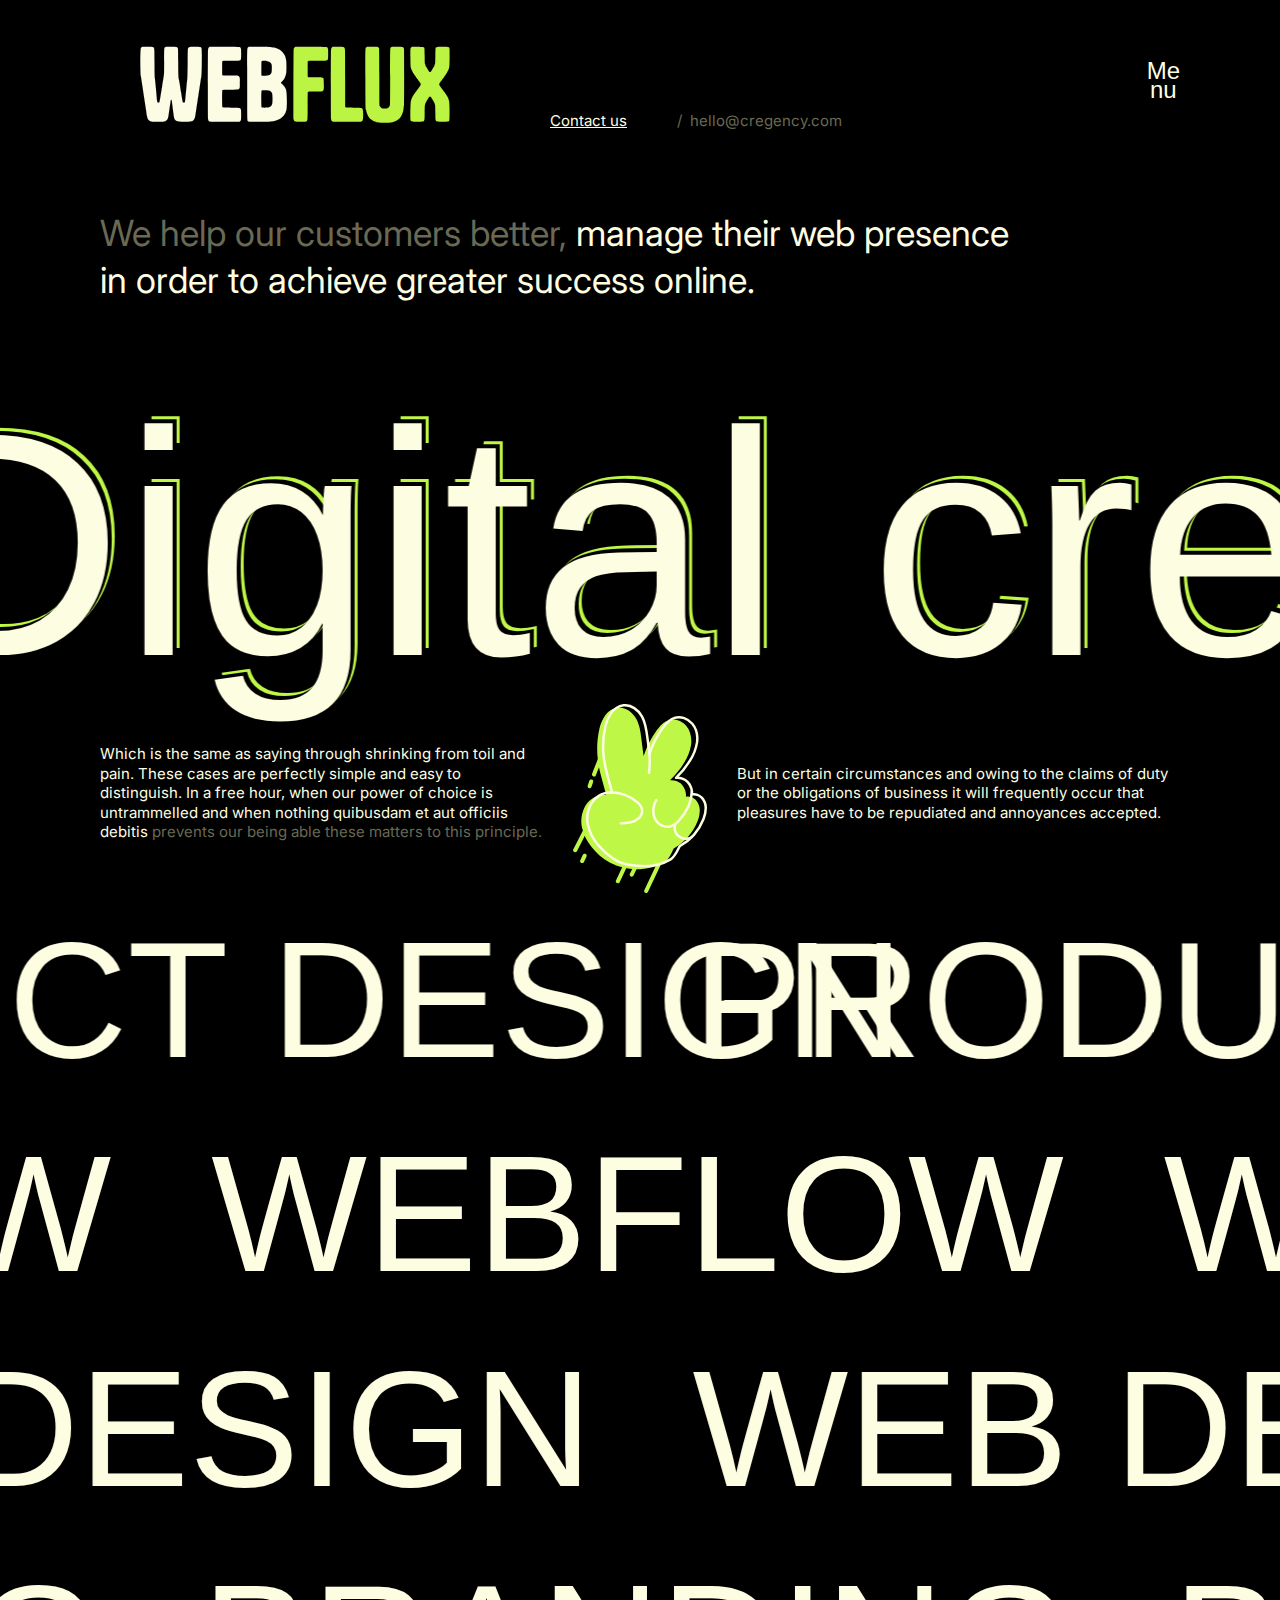
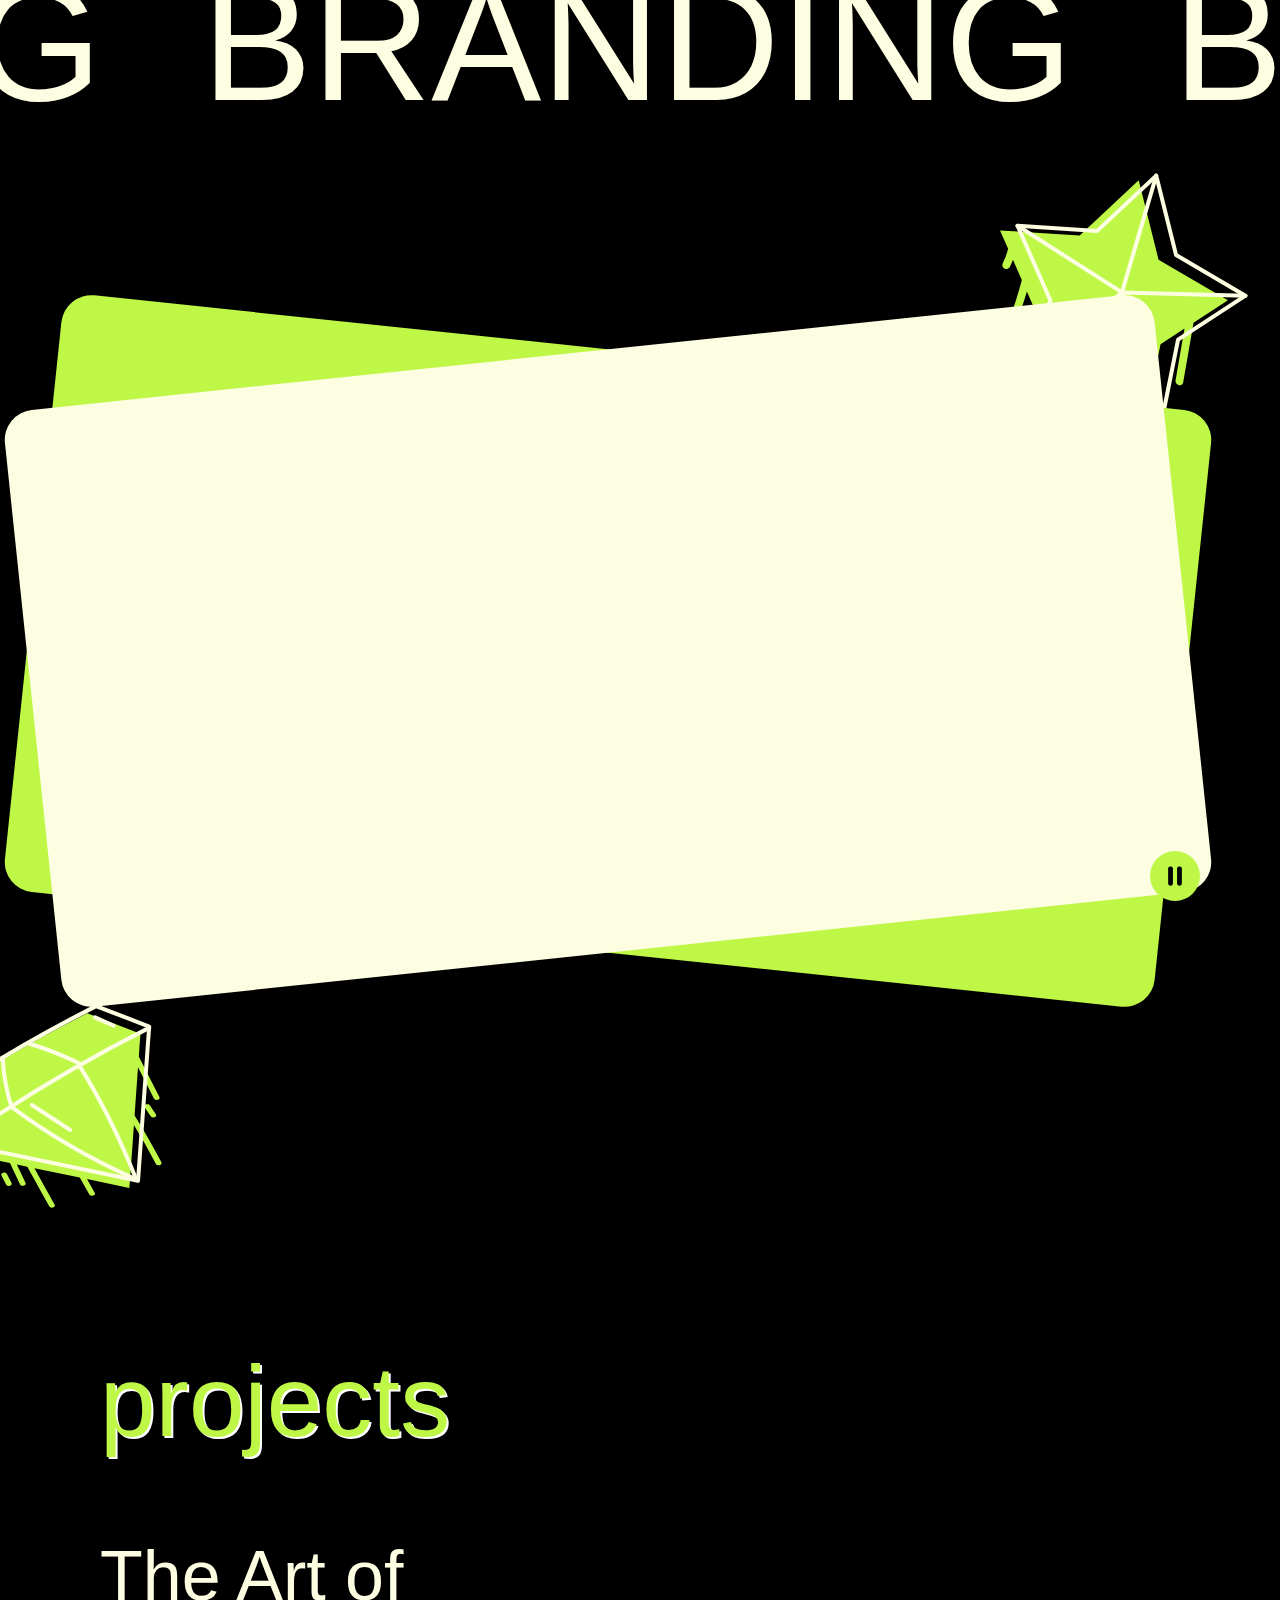
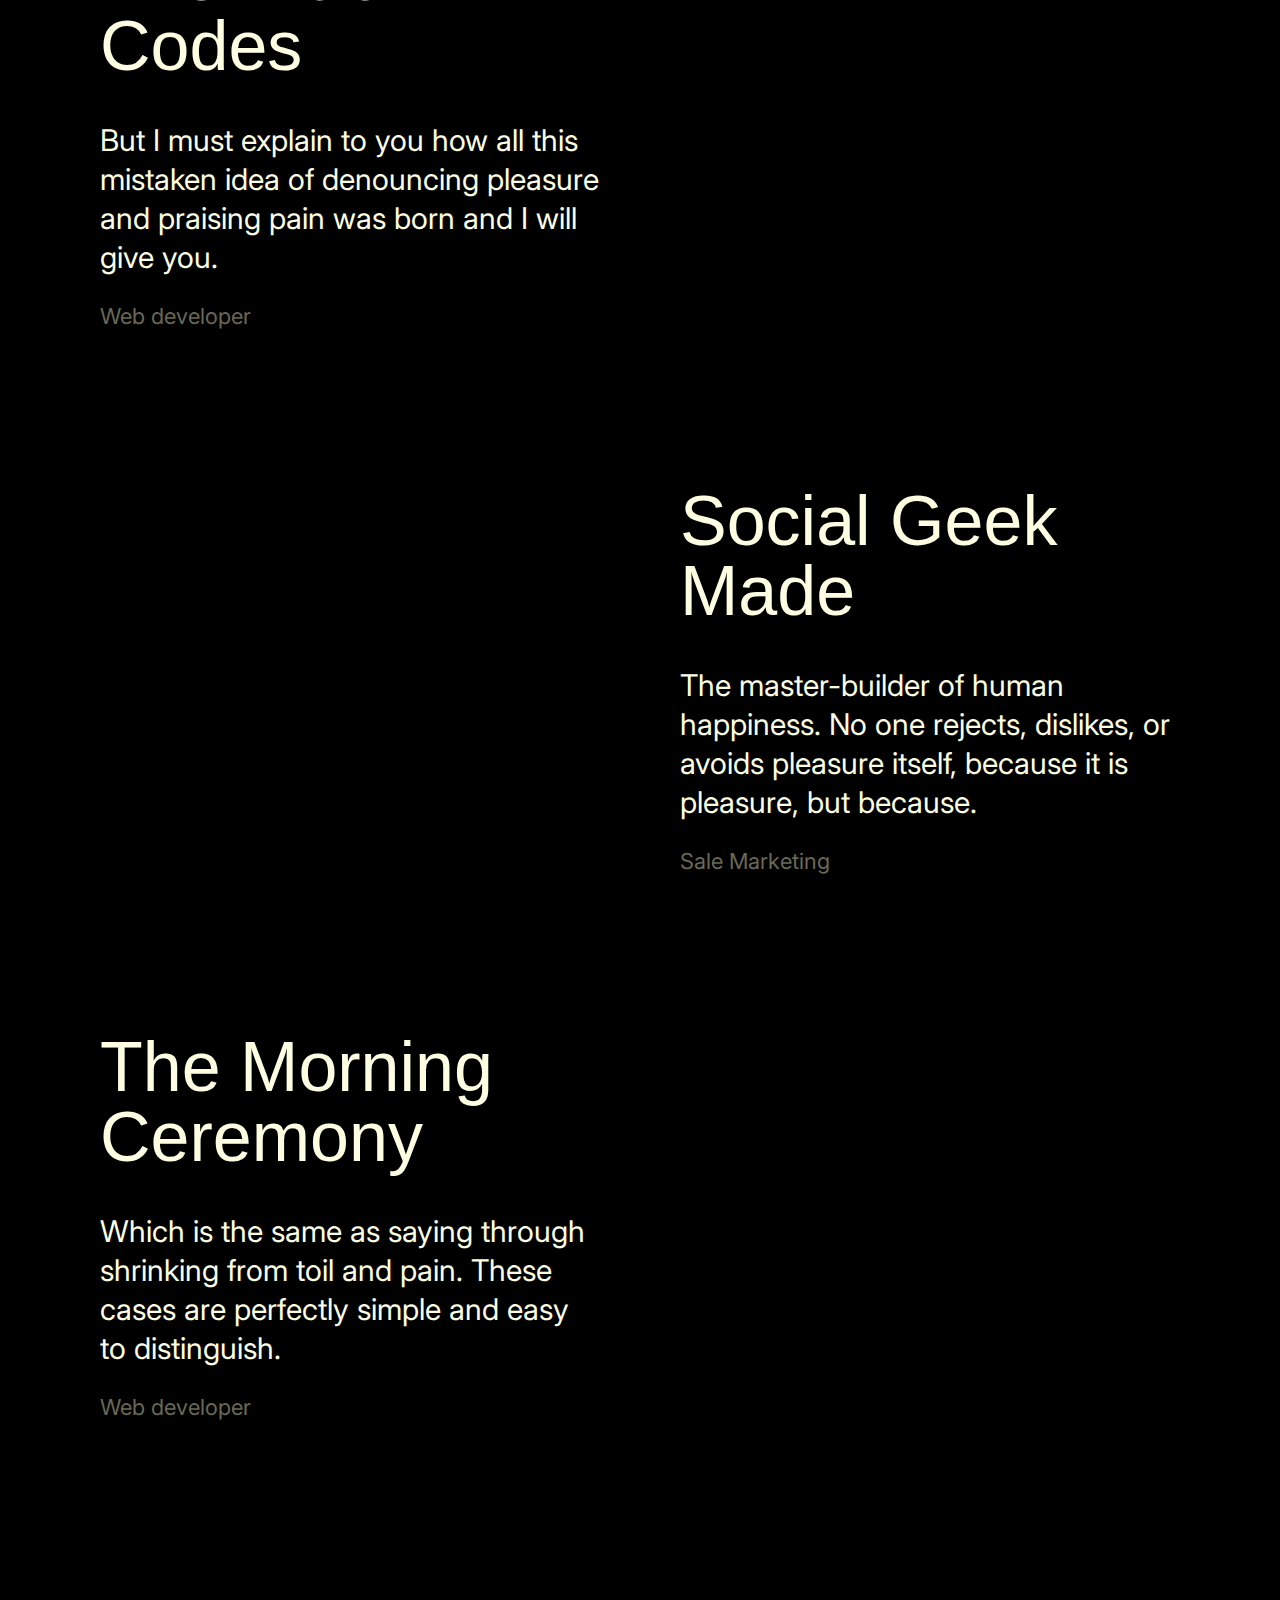
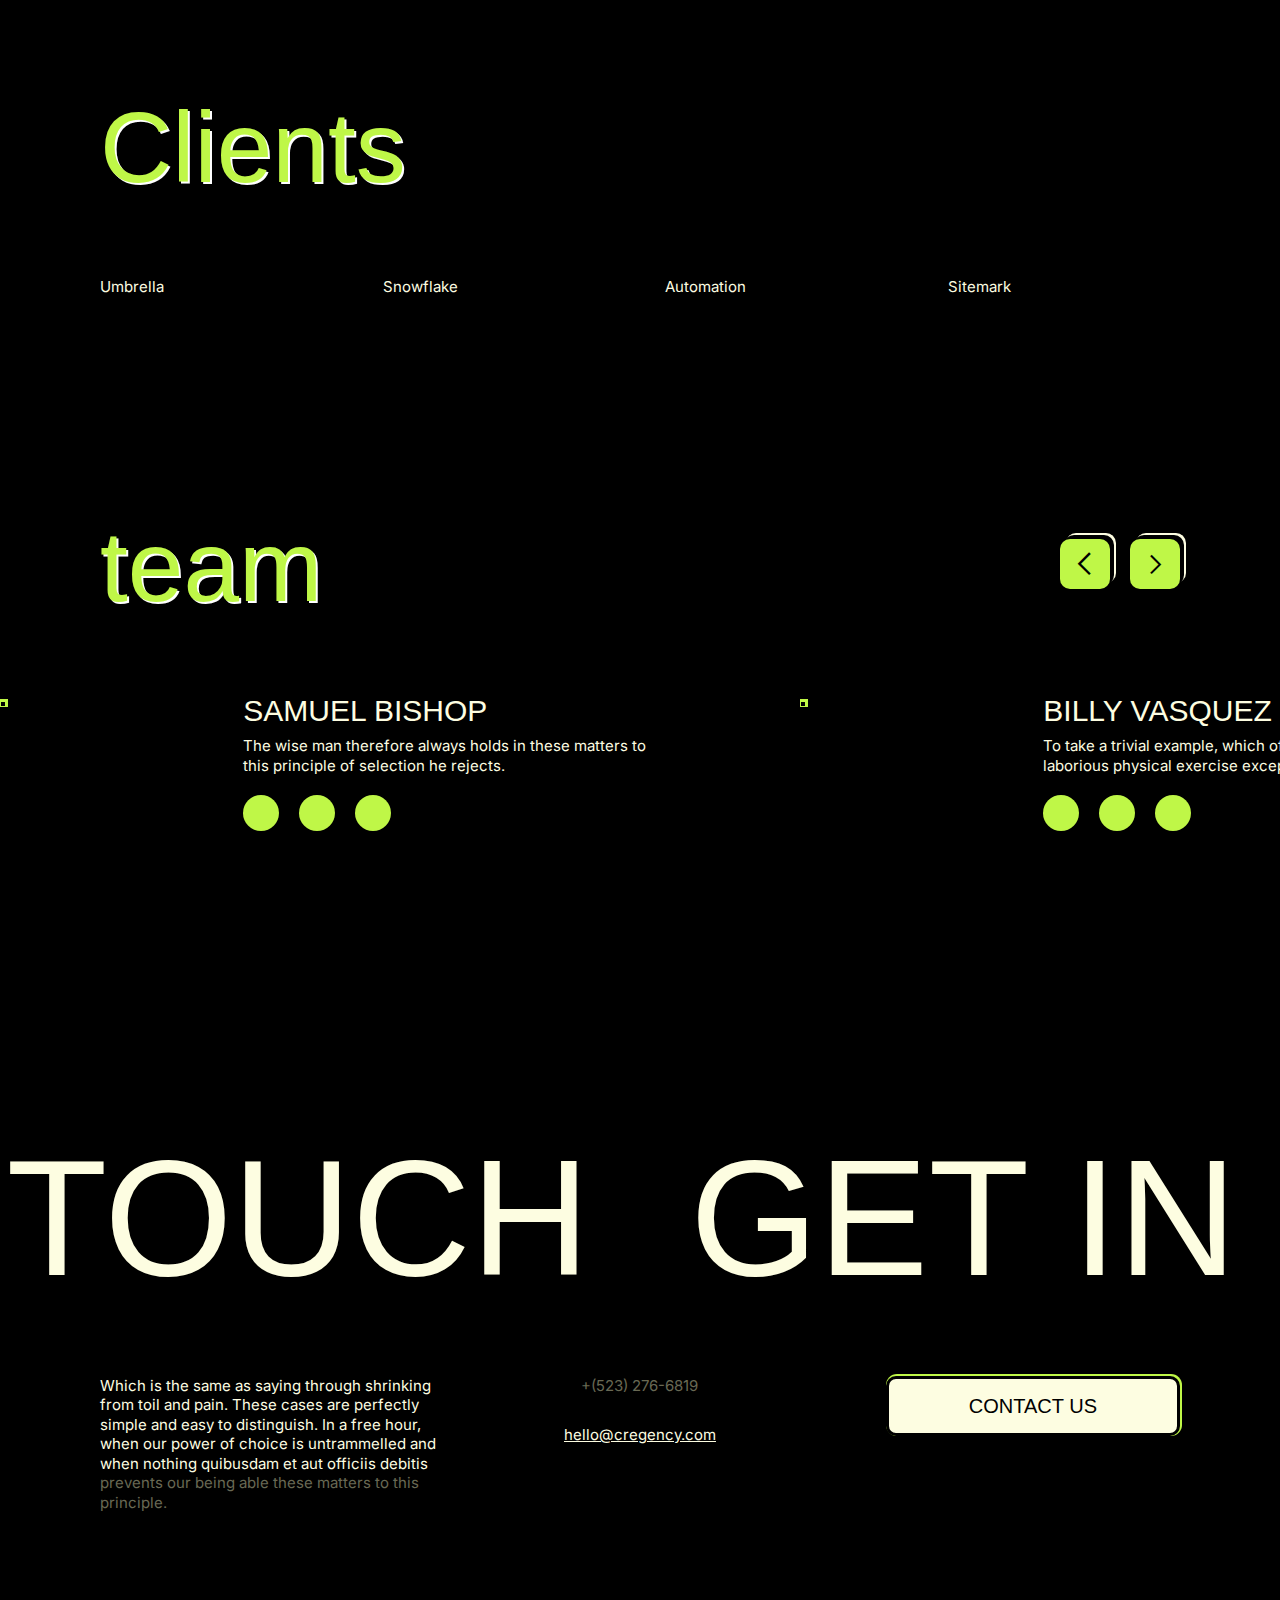
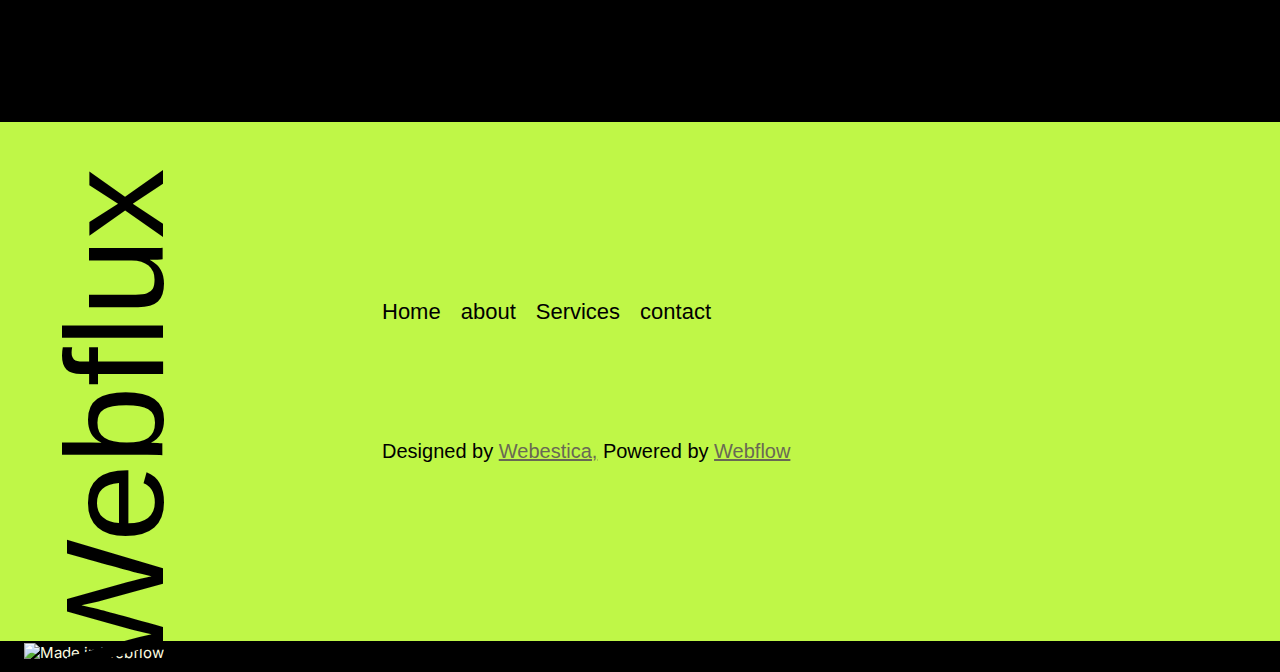
==== index.html @ 21b49661 "Rename index11.html to index.html" ====
<!DOCTYPE html><!-- This site was created in Webflow. https://www.webflow.com --><!-- Last Published: Thu Oct 20 2022 04:28:24 GMT+0000 (Coordinated Universal Time) --><html data-wf-domain="cregency-wbs.webflow.io" data-wf-page="63353991f6bc3814c5c3ccd2" data-wf-site="63353991f6bc38d2dfc3ccd1"><head><meta charset="utf-8"/><title>Webflux - Webflow HTML website template</title><meta content="Express your passion for creativity with Cregency, an elegant modern Webflow template designed for creative agencies and portfolio websites." name="description"/><meta content="Cregency - Webflow HTML website template" property="og:title"/><meta content="Express your passion for creativity with Cregency, an elegant modern Webflow template designed for creative agencies and portfolio websites." property="og:description"/><meta content="https://assets.website-files.com/63353991f6bc38d2dfc3ccd1/63465f78f0cc1d0372043641_open-graph.jpg" property="og:image"/><meta content="Cregency - Webflow HTML website template" property="twitter:title"/><meta content="Express your passion for creativity with Cregency, an elegant modern Webflow template designed for creative agencies and portfolio websites." property="twitter:description"/><meta content="https://assets.website-files.com/63353991f6bc38d2dfc3ccd1/63465f78f0cc1d0372043641_open-graph.jpg" property="twitter:image"/><meta property="og:type" content="website"/><meta content="summary_large_image" name="twitter:card"/><meta content="width=device-width, initial-scale=1" name="viewport"/><meta content="Webflow" name="generator"/><link href="/file63353991f6bc38d2dfc3ccd1/css/cregency-wbs.webflow.dc961bfd4.css" rel="stylesheet" type="text/css"/><script src="/fileajaxlibswebfont1.6.26/webfont.js" type="text/javascript"></script><script type="text/javascript">WebFont.load({  google: {    families: ["Inter:regular,500"]  }});</script><script type="text/javascript">!function(o,c){var n=c.documentElement,t=" w-mod-";n.className+=t+"js",("ontouchstart"in o||o.DocumentTouch&&c instanceof DocumentTouch)&&(n.className+=t+"touch")}(window,document);</script><link href="https://assets.website-files.com/63353991f6bc38d2dfc3ccd1/63412cb16a18b6ef49b68f54_favicon.png" rel="shortcut icon" type="image/x-icon"/><link href="https://assets.website-files.com/63353991f6bc38d2dfc3ccd1/63412cb26a3b91d88a621e3d_webclip.png" rel="apple-touch-icon"/></head><body><div data-animation="default" data-collapse="all" data-duration="400" data-easing="ease" data-easing2="ease" role="banner" class="navbar w-nav"><div class="container-full w-container"><div class="navbar-wrap"><div class="navbar-left"><a href="/" aria-current="page" class="w-nav-brand w--current"><img src="/file63353991f6bc38d2dfc3ccd1/webfluxlogo.svg" loading="lazy" alt="" class="logo"/></a><a href="contact.html" class="navbar-left-link">Contact us</a><a href="mailto:hello@cregency.com" class="navbar-left-email">/  hello@cregency.com</a></div><div class="menu-button w-nav-button"><a data-w-id="ddf18134-6cb3-7bdc-1b8f-92cf3c1acb43" href="#" class="nav-button-link w-inline-block"><div class="nav-button-text">Me<br/>nu</div><div class="nav-button-text-close">Clo<br/>se</div></a></div></div><nav role="navigation" class="nav-menu w-nav-menu"><div class="nav-content"><h2 class="nav-menu-title">Menu</h2><div class="w-layout-grid grid-navbar-content"><div id="w-node-_98875a0f-7443-a32a-27da-ef5bdfa565e7-ab1ef2f4" class="nav-info"><div id="w-node-_595e1299-d201-4b01-9a13-30bda09496bb-ab1ef2f4" class="nav-info-item"><div>Want to start a project with us?</div><a href="mailto:alexmxtorn@gmail.com" class="nav-email w-inline-block"><h6>alexmxtorn@gmail.com</h6></a><a href="mailto:alexmxtorn@gmail.com" class="nav-email w-inline-block"></a></div><div class="nav-social"><div class="nav-social-links"></div></div></div><div><a href="index11.html" aria-current="page" class="nav-link w-nav-link w--current">Home</a><a href="about.html" class="nav-link w-nav-link">About</a><a href="service.html" class="nav-link w-nav-link">Services</a><a href="contact.html" class="nav-link w-nav-link">Contact</a></div></div></div></nav></div></div><div class="hero-section wf-section"><div class="container-full w-container"><div class="hero-description"><span class="text-dim-gray">We help our customers better,</span> manage their web presence<br/>in order to achieve greater success online.<br/></div></div><div class="marquee-wrapper"><div class="marquee-text"><div class="marquee-item"><h1 class="marquee-title">Digital creative agency</h1></div><div class="marquee-item"><h1 class="marquee-title">Digital creative agency</h1></div></div><div class="marquee-text"><div class="marquee-item"><h1 class="marquee-title">Digital creative agency</h1></div><div class="marquee-item"><h1 class="marquee-title">Digital creative agency</h1></div></div></div><div class="container-full w-container"><div class="w-layout-grid grid-hero"><p id="w-node-c94fd947-8137-dd80-1487-719b0915a521-c5c3ccd2">Which is the same as saying through shrinking from toil and pain. These cases are perfectly simple and easy to distinguish. In a free hour, when our power of choice is untrammelled and when nothing quibusdam et aut officiis debitis <span class="text-dim-gray">prevents our being able these matters to this principle.</span></p><div id="w-node-_52b886a8-a2f8-5f3f-3528-b202bdf224e5-c5c3ccd2"><img src="/file63353991f6bc38d2dfc3ccd1/63354f3e4ee100b404a91349_shape-1.svg" loading="lazy" alt=""/></div><p id="w-node-_06bc2396-1cb1-9a30-8a6c-aefbda92f125-c5c3ccd2">But in certain circumstances and owing to the claims of duty or the obligations of business it will frequently occur that pleasures have to be repudiated and annoyances accepted.</p></div></div></div><div data-w-id="cf33d73e-4ea3-56b8-e557-7317f2dd04b2" class="service-scroll-section section-spacing-bottom wf-section"><div class="service-list one"><a href="/service-detail" class="service-item w-inline-block"><div class="service-title">Product Design</div></a><a href="/service-detail" class="service-item w-inline-block"><div class="service-title">Product Design</div></a><a href="/service-detail" class="service-item w-inline-block"><div class="service-title">Product Design</div></a><a href="/service-detail" class="service-item w-inline-block"><div class="service-title">Product Design</div></a></div><div class="service-list two"><a href="/service-detail" class="service-item w-inline-block"><div class="service-title">Webflow</div></a><a href="/service-detail" class="service-item w-inline-block"><div class="service-title">Webflow</div></a><a href="/service-detail" class="service-item w-inline-block"><div class="service-title">Webflow</div></a><a href="/service-detail" class="service-item w-inline-block"><div class="service-title">Webflow</div></a><a href="/service-detail" class="service-item w-inline-block"><div class="service-title">Webflow</div></a></div><div class="service-list one"><a href="/service-detail" class="service-item w-inline-block"><div class="service-title">Web design</div></a><a href="/service-detail" class="service-item w-inline-block"><div class="service-title">Web design</div></a><a href="/service-detail" class="service-item w-inline-block"><div class="service-title">Web design</div></a><a href="/service-detail" class="service-item w-inline-block"><div class="service-title">Web design</div></a></div><div class="service-list two"><a href="/service-detail" class="service-item w-inline-block"><div class="service-title">Branding</div></a><a href="/service-detail" class="service-item w-inline-block"><div class="service-title">Branding</div></a><a href="/service-detail" class="service-item w-inline-block"><div class="service-title">Branding</div></a><a href="/service-detail" class="service-item w-inline-block"><div class="service-title">Branding</div></a><a href="/service-detail" class="service-item w-inline-block"><div class="service-title">Branding</div></a></div></div>
<div class="video-section section-spacing-bottom wf-section"><div class="container w-container"><div class="bg-video"><div data-poster-url="https://assets.website-files.com/63353991f6bc38d2dfc3ccd1/63356744330b440f3b84df58_video-poster-00001.jpg" data-video-urls="https://assets.website-files.com/63353991f6bc38d2dfc3ccd1/63356744330b440f3b84df58_video-transcode.mp4,https://assets.website-files.com/63353991f6bc38d2dfc3ccd1/63356744330b440f3b84df58_video-transcode.webm" data-autoplay="true" data-loop="true" data-wf-ignore="true" class="background-video w-background-video w-background-video-atom"><video id="f5e2d9ac-e046-3654-8da4-b05f279e900f-video" autoplay="" loop="" style="background-image:url(&quot;https://assets.website-files.com/63353991f6bc38d2dfc3ccd1/63356744330b440f3b84df58_video-poster-00001.jpg&quot;)" muted="" playsinline="" data-wf-ignore="true" data-object-fit="cover"><source src="https://assets.website-files.com/63353991f6bc38d2dfc3ccd1/63356744330b440f3b84df58_video-transcode.mp4" data-wf-ignore="true"><source src="https://assets.website-files.com/63353991f6bc38d2dfc3ccd1/63356744330b440f3b84df58_video-transcode.webm" data-wf-ignore="true"></video><noscript><style>
  [data-wf-bgvideo-fallback-img] {
    display: none;
  }
  @media (prefers-reduced-motion: reduce) {
    [data-wf-bgvideo-fallback-img] {
      position: absolute;
      z-index: -100;
      display: inline-block;
      height: 100%;
      width: 100%;
      object-fit: cover;
    }
  }</style>
    <img data-wf-bgvideo-fallback-img="true" src="https://assets.website-files.com/63353991f6bc38d2dfc3ccd1/63356744330b440f3b84df58_video-poster-00001.jpg" alt=""/>
</noscript><div aria-live="polite">
    <button aria-controls="f5e2d9ac-e046-3654-8da4-b05f279e900f-video" type="button" data-w-bg-video-control="true" class="w-backgroundvideo-backgroundvideoplaypausebutton play-pause-button w-background-video--control" fdprocessedid="qid4ge">
        <span class="play-state"><img src="/file63353991f6bc38d2dfc3ccd1/633fcd4864f4f983d6f881bd_pause.svg" loading="lazy" alt="" class="play-icon"></span>
        <span hidden="" class="pause-state">
            <img src="/file63353991f6bc38d2dfc3ccd1/633fccb364f4f9204df87cfc_play.svg" loading="lazy" alt="" class="pause-icon"></span>
    </button>
</div>
</div>
    <div class="bg-shape-green-yellow" style="
    width: 1156px;
"></div>
    <div class="bg-light-yellow" style="
    width: 1156px;
"></div>
    <div class="decoration shape-1" style="
    right: 0px;
"><img src="/file63353991f6bc38d2dfc3ccd1/63356a98cccba12bd3c95775_shape-2.svg" loading="lazy" alt=""></div>
</div>
</div>
    <div class="decoration shape-2"><img src="/file63353991f6bc38d2dfc3ccd1/63356b831512f7eb0c6f8271_shape-3.svg" loading="lazy" alt="">
    </div>
</div>
<div class="project-section section-spacing wf-section"><div class="container-full w-container"><div class="section-title-wrap flex"><h3 class="section-title">projects</h3></div><div class="project-collection-list w-dyn-list"><div role="list" class="w-dyn-items"><div role="listitem" class="w-dyn-item"><a data-w-id="6db193d3-4b5e-351c-4636-0ecf8c5348e0"  class="project-item w-inline-block"><div id="w-node-_3b584b78-9606-6e26-f214-dc5874bfcad0-c5c3ccd2" class="project-info"><h4 class="project-title">The Art of Codes</h4><p class="project-description">But I must explain to you how all this mistaken idea of denouncing pleasure and praising pain was born and I will give you.</p><div class="project-category">Web developer</div><div class="button-link"></div></div><div id="w-node-d9658405-0dd6-910f-1e8d-72e6f612c385-c5c3ccd2" class="project-image-wrap"><img src="/file63356ebc58783a77d62e793b/6340f236ebf97b5d450b3038_project-6-p-800.jpg" loading="lazy" style="-webkit-transform:translate3d(0, 0, 0) scale3d(1, 1, 1) rotateX(0) rotateY(0) rotateZ(0) skew(0, 0);-moz-transform:translate3d(0, 0, 0) scale3d(1, 1, 1) rotateX(0) rotateY(0) rotateZ(0) skew(0, 0);-ms-transform:translate3d(0, 0, 0) scale3d(1, 1, 1) rotateX(0) rotateY(0) rotateZ(0) skew(0, 0);transform:translate3d(0, 0, 0) scale3d(1, 1, 1) rotateX(0) rotateY(0) rotateZ(0) skew(0, 0)" alt="" sizes="(max-width: 479px) 94vw, (max-width: 767px) 95vw, (max-width: 991px) 94vw, (max-width: 1279px) 41vw, 47vw" srcset="https://assets.website-files.com/63356ebc58783a77d62e793b/6340f236ebf97b5d450b3038_project-6-p-500.jpg 500w, https://assets.website-files.com/63356ebc58783a77d62e793b/6340f236ebf97b5d450b3038_project-6-p-800.jpg 800w, https://assets.website-files.com/63356ebc58783a77d62e793b/6340f236ebf97b5d450b3038_project-6.jpg 900w" class="project-image"/><img src="/file63356ebc58783a77d62e793b/63357f4fe6a91179187c2578_project-logo-1.png" loading="lazy" alt="" class="project-logo"/></div></a></div></div></div><div class="project-collection-list w-dyn-list"><div role="list" class="w-dyn-items"><div role="listitem" class="w-dyn-item"><a data-w-id="aaa73f63-0a85-615a-18bf-f1bca26487aa" class="project-item w-inline-block"><div id="w-node-aaa73f63-0a85-615a-18bf-f1bca26487b3-c5c3ccd2" class="project-image-wrap left"><img src="/file63356ebc58783a77d62e793b/63382734e685602c68180777_project-5.jpg" loading="eager" style="-webkit-transform:translate3d(0, 0, 0) scale3d(1, 1, 1) rotateX(0) rotateY(0) rotateZ(0) skew(0, 0);-moz-transform:translate3d(0, 0, 0) scale3d(1, 1, 1) rotateX(0) rotateY(0) rotateZ(0) skew(0, 0);-ms-transform:translate3d(0, 0, 0) scale3d(1, 1, 1) rotateX(0) rotateY(0) rotateZ(0) skew(0, 0);transform:translate3d(0, 0, 0) scale3d(1, 1, 1) rotateX(0) rotateY(0) rotateZ(0) skew(0, 0)" alt="" sizes="(max-width: 479px) 94vw, (max-width: 767px) 95vw, (max-width: 991px) 94vw, (max-width: 1279px) 41vw, 47vw" srcset="https://assets.website-files.com/63356ebc58783a77d62e793b/63382734e685602c68180777_project-5-p-500.jpg 500w, https://assets.website-files.com/63356ebc58783a77d62e793b/63382734e685602c68180777_project-5-p-800.jpg 800w, https://assets.website-files.com/63356ebc58783a77d62e793b/63382734e685602c68180777_project-5.jpg 900w" class="project-image"/><img src="/file63356ebc58783a77d62e793b/6346884aba474e19247710ca_project-logo-2.png" loading="lazy" alt="" class="project-logo"/></div><div id="w-node-aaa73f63-0a85-615a-18bf-f1bca26487ab-c5c3ccd2" class="project-info right"><h4 class="project-title">Social Geek Made</h4><p class="project-description">The master-builder of human happiness. No one rejects, dislikes, or avoids pleasure itself, because it is pleasure, but because.</p><div class="project-category">Sale Marketing</div><div class="button-link"></div></div></a></div></div></div><div class="w-dyn-list"><div role="list" class="w-dyn-items"><div role="listitem" class="w-dyn-item"><a data-w-id="19ec504c-cea9-39e1-44d0-f551f7d98188"  class="project-item w-inline-block"><div id="w-node-_19ec504c-cea9-39e1-44d0-f551f7d98189-c5c3ccd2" class="project-info"><h4 class="project-title">The Morning Ceremony</h4><p class="project-description">Which is the same as saying through shrinking from toil and pain. These cases are perfectly simple and easy to distinguish.</p><div class="project-category">Web developer</div><div class="button-link"></div></div><div id="w-node-_19ec504c-cea9-39e1-44d0-f551f7d98191-c5c3ccd2" class="project-image-wrap"><img src="/file63356ebc58783a77d62e793b/63382675c2d6b0197c88b5b8_project-4.jpg" loading="lazy" style="-webkit-transform:translate3d(0, 0, 0) scale3d(1, 1, 1) rotateX(0) rotateY(0) rotateZ(0) skew(0, 0);-moz-transform:translate3d(0, 0, 0) scale3d(1, 1, 1) rotateX(0) rotateY(0) rotateZ(0) skew(0, 0);-ms-transform:translate3d(0, 0, 0) scale3d(1, 1, 1) rotateX(0) rotateY(0) rotateZ(0) skew(0, 0);transform:translate3d(0, 0, 0) scale3d(1, 1, 1) rotateX(0) rotateY(0) rotateZ(0) skew(0, 0)" alt="" sizes="(max-width: 479px) 94vw, (max-width: 767px) 95vw, (max-width: 991px) 94vw, (max-width: 1279px) 41vw, 47vw" srcset="https://assets.website-files.com/63356ebc58783a77d62e793b/63382675c2d6b0197c88b5b8_project-4-p-500.jpg 500w, https://assets.website-files.com/63356ebc58783a77d62e793b/63382675c2d6b0197c88b5b8_project-4.jpg 900w" class="project-image"/><img src="/file63356ebc58783a77d62e793b/63357f92b408c4397b847417_project-logo-3.png" loading="lazy" alt="" class="project-logo"/></div></a></div></div></div></div></div><div class="client-section section-spacing-bottom wf-section"><div class="container-full w-container"><div class="section-title-wrap"><h3 class="section-title">Clients</h3></div><div class="w-layout-grid grid-client"><div id="w-node-_6c5ca318-fae5-ec4c-3ba8-25e3ac132b54-c5c3ccd2" class="client-item"><div class="client-name">Umbrella</div><img src="/file63353991f6bc38d2dfc3ccd1/6336a0905b2bce0ef9b9dc69_01.svg" loading="lazy" alt=""/></div><div id="w-node-_6c5ca318-fae5-ec4c-3ba8-25e3ac132b58-c5c3ccd2" class="client-item"><div class="client-name">Snowflake</div><img src="/file63353991f6bc38d2dfc3ccd1/6336a174a574a1d5a578cc44_02.svg" loading="lazy" alt=""/></div><div id="w-node-_6c5ca318-fae5-ec4c-3ba8-25e3ac132b64-c5c3ccd2" class="client-item"><div class="client-name">Automation</div><img src="file63353991f6bc38d2dfc3ccd1/6336a2fc7347d13b1f69f369_05.svg" loading="lazy" alt="" class="client-logo"/></div><div id="w-node-_6c5ca318-fae5-ec4c-3ba8-25e3ac132b70-c5c3ccd2" class="client-item"><div class="client-name">Sitemark</div><img src="/file63353991f6bc38d2dfc3ccd1/6336a2c0c4a07d319a6a04dd_08.svg" loading="lazy" alt=""/></div></div></div></div><div class="team-section section-spacing-bottom wf-section"><div class="container-full w-container"><div class="section-title-wrap"><h3 class="section-title">team</h3></div></div><div data-delay="4000" data-animation="slide" class="team-slider w-slider" data-autoplay="false" data-easing="ease" data-hide-arrows="false" data-disable-swipe="false" data-autoplay-limit="0" data-nav-spacing="3" data-duration="500" data-infinite="true"><div class="team-mask w-slider-mask"><div class="team-slide w-slide"><div class="w-dyn-list"><div role="list" class="grid-team w-dyn-items"><div role="listitem" class="team-item w-dyn-item"><a href="/team/samuel-bishop" class="team-image-wrap w-inline-block"><img src="/file63356ebc58783a77d62e793b/63366ebb6a6d11dd1d4b427f_03.jpg" loading="eager" alt="" class="team-image"/></a><div id="w-node-_68d45525-147c-86d3-a9f6-6f5adfd2dc6f-c5c3ccd2" class="team-info"><a href="/team/samuel-bishop" class="team-name-link w-inline-block"><h3 class="heading-h6">Samuel Bishop</h3></a><p>The wise man therefore always holds in these matters to this principle of selection he rejects.</p><div class="team-social"><a href="https://www.facebook.com/" target="_blank" class="team-social-item w-inline-block"><img src="/file63353991f6bc38d2dfc3ccd1/633588115416ce4eb5905bf2_facebook.svg" loading="lazy" alt="" class="team-social-icon"/></a><a href="https://www.instagram.com/" target="_blank" class="team-social-item w-inline-block"><img src="/file63353991f6bc38d2dfc3ccd1/633588115416ce4a30905bf3_instagram-dark.svg" loading="lazy" alt="" class="team-social-icon"/></a><a href="https://twitter.com/" target="_blank" class="team-social-item w-inline-block"><img src="/file63353991f6bc38d2dfc3ccd1/633ebd958e9950c4debf2ed5_twitter-dark.svg" loading="lazy" alt="" class="team-social-icon"/></a></div></div></div></div></div></div><div class="team-slide w-slide"><div class="w-dyn-list"><div role="list" class="grid-team w-dyn-items"><div role="listitem" class="team-item w-dyn-item"><a href="/team/billy-vasquez" class="team-image-wrap w-inline-block"><img src="/file63356ebc58783a77d62e793b/63366e3e3354ba0dfb58359c_01.jpg" loading="eager" alt="" class="team-image"/></a><div id="w-node-ddc96f06-6c39-6a8e-b39f-681e6f336544-c5c3ccd2" class="team-info"><a href="/team/billy-vasquez" class="team-name-link w-inline-block"><h3 class="heading-h6">Billy Vasquez</h3></a><p>To take a trivial example, which of us ever undertakes laborious physical exercise except to obtain.</p><div class="team-social"><a href="https://www.facebook.com/" target="_blank" class="team-social-item w-inline-block"><img src="/file63353991f6bc38d2dfc3ccd1/633588115416ce4eb5905bf2_facebook.svg" loading="lazy" alt="" class="team-social-icon"/></a><a href="https://www.instagram.com/" target="_blank" class="team-social-item w-inline-block"><img src="/file63353991f6bc38d2dfc3ccd1/633588115416ce4a30905bf3_instagram-dark.svg" loading="lazy" alt="" class="team-social-icon"/></a><a href="https://twitter.com/" target="_blank" class="team-social-item w-inline-block"><img src="/file63353991f6bc38d2dfc3ccd1/633ebd958e9950c4debf2ed5_twitter-dark.svg" loading="lazy" alt="" class="team-social-icon"/></a></div></div></div></div></div></div><div class="team-slide w-slide"><div class="w-dyn-list"><div role="list" class="grid-team w-dyn-items"><div role="listitem" class="team-item w-dyn-item"><a href="/team/louis-crawford" class="team-image-wrap w-inline-block"><img src="/file63356ebc58783a77d62e793b/633671795bf8c2085a718f34_05.jpg" loading="eager" alt="" class="team-image"/></a><div id="w-node-c2cbde81-0901-5285-1cf6-67720b07cfb1-c5c3ccd2" class="team-info"><a href="/team/louis-crawford" class="team-name-link w-inline-block"><h3 class="heading-h6">Louis Crawford</h3></a><p>But I must explain to you how all this mistaken idea of denouncing pleasure and praising pain was born.</p><div class="team-social"><a href="https://www.facebook.com/" target="_blank" class="team-social-item w-inline-block"><img src="/file63353991f6bc38d2dfc3ccd1/633588115416ce4eb5905bf2_facebook.svg" loading="lazy" alt="" class="team-social-icon"/></a><a href="https://www.instagram.com/" target="_blank" class="team-social-item w-inline-block"><img src="/file63353991f6bc38d2dfc3ccd1/633588115416ce4a30905bf3_instagram-dark.svg" loading="lazy" alt="" class="team-social-icon"/></a><a href="https://twitter.com/" target="_blank" class="team-social-item w-inline-block"><img src="/file63353991f6bc38d2dfc3ccd1/633ebd958e9950c4debf2ed5_twitter-dark.svg" loading="lazy" alt="" class="team-social-icon"/></a></div></div></div></div></div></div></div><div class="left-arrow-square w-slider-arrow-left"><div class="w-icon-slider-left"></div></div><div class="right-arrow-square w-slider-arrow-right"><div class="w-icon-slider-right"></div></div><div class="hide w-slider-nav w-round"></div></div></div><div data-w-id="af22a8d1-45f9-9023-657c-cc5d3963a83e" class="get-in-touch-section section-spacing-bottom wf-section"><div class="service-list one"><a href="contact.html" class="service-item w-inline-block"><div class="service-title">get in touch</div></a><a href="contact.html" class="service-item w-inline-block"><div class="service-title">get in touch</div></a><a href="contact.html" class="service-item w-inline-block"><div class="service-title">get in touch</div></a><a href="contact.html" class="service-item w-inline-block"><div class="service-title">get in touch</div></a></div><div class="container-full w-container"><div class="w-layout-grid grid-contact"><p id="w-node-a755641e-94ea-b74c-8872-9be3a83d4a2d-c5c3ccd2">Which is the same as saying through shrinking from toil and pain. These cases are perfectly simple and easy to distinguish. In a free hour, when our power of choice is untrammelled and when nothing quibusdam et aut officiis debitis <span class="text-dim-gray">prevents our being able these matters to this principle.</span></p><div id="w-node-_15cf6804-5fdf-7ad3-6593-9f30384c3f6f-c5c3ccd2" class="contact-item"><a href="#" class="contact-number">+(523) 276-6819</a><a href="#">hello@cregency.com</a></div><div id="w-node-b949456e-1b3a-15c8-b084-ff923dc77d44-c5c3ccd2" class="contact-button"><a href="contact.html" class="button w-button">Contact us</a></div></div></div></div>
<div class="footer wf-section"><div class="container-full w-container"><div class="w-layout-grid grid-footer"><div class="footer-logo-wrap"><h2 id="w-node-_50a79d00-3cff-5c15-b5f6-75ce664f9dc6-664f9dc2" class="footer-logo">Webflux</h2></div><div><div class="footer-links-block"><a href="index11.html" aria-current="page" class="footer-link w--current">Home</a><a href="about.html" class="footer-link">about</a><a href="service.html" class="footer-link">Services</a><a href="contact.html" class="footer-link">contact</a></div><div class="footer-links-block"></div><div class="subscribe-form w-form"><div class="success-message w-form-done" tabindex="-1" role="region" aria-label="Subscribe Form success"><div>Thank you! Your submission has been received!</div></div><div class="error-message w-form-fail" tabindex="-1" role="region" aria-label="Subscribe Form failure"><div>Oops! Something went wrong while submitting the form.</div></div></div><p class="copyright">Designed by <a href="https://www.webestica.com" target="_blank" class="copyright-link">Webestica,</a> Powered by <a href="https://webflow.com" target="_blank" class="copyright-link">Webflow</a></p></div></div></div><div class="decoration shape-3"><img src="https://assets.website-files.com/63353991f6bc38d2dfc3ccd1/63366a5fd772bb2880e2cfeb_shape-4.svg" loading="lazy" alt="" class="shape-3"></div></div>
<script src="/js/jquery-3.5.1.min.dc5e7f18c8.js?site=63353991f6bc38d2dfc3ccd1" type="text/javascript" integrity="sha256-9/aliU8dGd2tb6OSsuzixeV4y/faTqgFtohetphbbj0=" crossorigin="anonymous"></script><script src="/file63353991f6bc38d2dfc3ccd1/js/webflow.569de6960.js" type="text/javascript"></script>
</body></html>
---- file63353991f6bc38d2dfc3ccd1/css/cregency-wbs.webflow.dc961bfd4.css ----
/* Generated on: Thu Oct 20 2022 04:28:23 GMT+0000 (Coordinated Universal Time) */
/* ==========================================================================
   normalize.css v3.0.3 | MIT License | github.com/necolas/normalize.css 
   ========================================================================== */
/*! normalize.css v3.0.3 | MIT License | github.com/necolas/normalize.css */html{font-family:sans-serif;-ms-text-size-adjust:100%;-webkit-text-size-adjust:100%}body{margin:0}article,aside,details,figcaption,figure,footer,header,hgroup,main,menu,nav,section,summary{display:block}audio,canvas,progress,video{display:inline-block;vertical-align:baseline}audio:not([controls]){display:none;height:0}[hidden],template{display:none}a{background-color:transparent}a:active,a:hover{outline:0}abbr[title]{border-bottom:1px dotted}b,strong{font-weight:bold}dfn{font-style:italic}h1{font-size:2em;margin:.67em 0}mark{background:#ff0;color:#000}small{font-size:80%}sub,sup{font-size:75%;line-height:0;position:relative;vertical-align:baseline}sup{top:-0.5em}sub{bottom:-0.25em}img{border:0}svg:not(:root){overflow:hidden}figure{margin:1em 40px}hr{box-sizing:content-box;height:0}pre{overflow:auto}code,kbd,pre,samp{font-family:monospace, monospace;font-size:1em}button,input,optgroup,select,textarea{color:inherit;font:inherit;margin:0}button{overflow:visible}button,select{text-transform:none}button,html input[type="button"],input[type="reset"]{-webkit-appearance:button;cursor:pointer}button[disabled],html input[disabled]{cursor:default}button::-moz-focus-inner,input::-moz-focus-inner{border:0;padding:0}input{line-height:normal}input[type='checkbox'],input[type='radio']{box-sizing:border-box;padding:0}input[type='number']::-webkit-inner-spin-button,input[type='number']::-webkit-outer-spin-button{height:auto}input[type='search']{-webkit-appearance:none}input[type='search']::-webkit-search-cancel-button,input[type='search']::-webkit-search-decoration{-webkit-appearance:none}fieldset{border:1px solid #c0c0c0;margin:0 2px;padding:.35em .625em .75em}legend{border:0;padding:0}textarea{overflow:auto}optgroup{font-weight:bold}table{border-collapse:collapse;border-spacing:0}td,th{padding:0}

/* ==========================================================================
   Start of base Webflow CSS - If you're looking for some ultra-clean CSS, skip the boilerplate and see the unminified code below.
   ========================================================================== */
@font-face{font-family:'webflow-icons';src:url("[data-uri]") format('truetype');font-weight:normal;font-style:normal}[class^="w-icon-"],[class*=" w-icon-"]{font-family:'webflow-icons' !important;speak:none;font-style:normal;font-weight:normal;font-variant:normal;text-transform:none;line-height:1;-webkit-font-smoothing:antialiased;-moz-osx-font-smoothing:grayscale}.w-icon-slider-right:before{content:"\e600"}.w-icon-slider-left:before{content:"\e601"}.w-icon-nav-menu:before{content:"\e602"}.w-icon-arrow-down:before,.w-icon-dropdown-toggle:before{content:"\e603"}.w-icon-file-upload-remove:before{content:"\e900"}.w-icon-file-upload-icon:before{content:"\e903"}*{-webkit-box-sizing:border-box;-moz-box-sizing:border-box;box-sizing:border-box}html{height:100%}body{margin:0;min-height:100%;background-color:#fff;font-family:Arial,sans-serif;font-size:14px;line-height:20px;color:#333}img{max-width:100%;vertical-align:middle;display:inline-block}html.w-mod-touch *{background-attachment:scroll !important}.w-block{display:block}.w-inline-block{max-width:100%;display:inline-block}.w-clearfix:before,.w-clearfix:after{content:" ";display:table;grid-column-start:1;grid-row-start:1;grid-column-end:2;grid-row-end:2}.w-clearfix:after{clear:both}.w-hidden{display:none}.w-button{display:inline-block;padding:9px 15px;background-color:#3898EC;color:white;border:0;line-height:inherit;text-decoration:none;cursor:pointer;border-radius:0}input.w-button{-webkit-appearance:button}html[data-w-dynpage] [data-w-cloak]{color:transparent !important}, *{position:static;left:auto;top:auto;right:auto;bottom:auto;z-index:auto;display:block;visibility:visible;overflow:visible;overflow-x:visible;overflow-y:visible;box-sizing:border-box;width:auto;height:auto;max-height:none;max-width:none;min-height:0;min-width:0;margin:0;padding:0;float:none;clear:none;border:0 none transparent;border-radius:0;background:none;background-image:none;background-position:0% 0%;background-size:auto auto;background-repeat:repeat;background-origin:padding-box;background-clip:border-box;background-attachment:scroll;background-color:transparent;box-shadow:none;opacity:1;transform:none;transition:none;direction:ltr;font-family:inherit;font-weight:inherit;color:inherit;font-size:inherit;line-height:inherit;font-style:inherit;font-variant:inherit;text-align:inherit;letter-spacing:inherit;text-decoration:inherit;text-indent:0;text-transform:inherit;list-style-type:disc;text-shadow:none;font-smoothing:auto;vertical-align:baseline;cursor:inherit;white-space:inherit;word-break:normal;word-spacing:normal;word-wrap:normal}{position:fixed !important;display:inline-block !important;visibility:visible !important;z-index:2147483647 !important;top:auto !important;right:12px !important;bottom:12px !important;left:auto !important;color:#AAADB0 !important;background-color:#fff !important;border-radius:3px !important;padding:6px 8px 6px 6px !important;font-size:12px !important;opacity:1 !important;line-height:14px !important;text-decoration:none !important;transform:none !important;margin:0 !important;width:auto !important;height:auto !important;overflow:visible !important;white-space:nowrap;box-shadow:0 0 0 1px rgba(0,0,0,0.1),0 1px 3px rgba(0,0,0,0.1);cursor:pointer}.img{display:inline-block !important;visibility:visible !important;opacity:1 !important;vertical-align:middle !important}h1,h2,h3,h4,h5,h6{font-weight:bold;margin-bottom:10px}h1{font-size:38px;line-height:44px;margin-top:20px}h2{font-size:32px;line-height:36px;margin-top:20px}h3{font-size:24px;line-height:30px;margin-top:20px}h4{font-size:18px;line-height:24px;margin-top:10px}h5{font-size:14px;line-height:20px;margin-top:10px}h6{font-size:12px;line-height:18px;margin-top:10px}p{margin-top:0;margin-bottom:10px}blockquote{margin:0 0 10px 0;padding:10px 20px;border-left:5px solid #E2E2E2;font-size:18px;line-height:22px}figure{margin:0;margin-bottom:10px}figcaption{margin-top:5px;text-align:center}ul,ol{margin-top:0px;margin-bottom:10px;padding-left:40px}.w-list-unstyled{padding-left:0;list-style:none}.w-embed:before,.w-embed:after{content:" ";display:table;grid-column-start:1;grid-row-start:1;grid-column-end:2;grid-row-end:2}.w-embed:after{clear:both}.w-video{width:100%;position:relative;padding:0}.w-video iframe,.w-video object,.w-video embed{position:absolute;top:0;left:0;width:100%;height:100%;border:none}fieldset{padding:0;margin:0;border:0}button,[type='button'],[type='reset']{border:0;cursor:pointer;-webkit-appearance:button}.w-form{margin:0 0 15px}.w-form-done{display:none;padding:20px;text-align:center;background-color:#dddddd}.w-form-fail{display:none;margin-top:10px;padding:10px;background-color:#ffdede}label{display:block;margin-bottom:5px;font-weight:bold}.w-input,.w-select{display:block;width:100%;height:38px;padding:8px 12px;margin-bottom:10px;font-size:14px;line-height:1.42857143;color:#333333;vertical-align:middle;background-color:#ffffff;border:1px solid #cccccc}.w-input:-moz-placeholder,.w-select:-moz-placeholder{color:#999}.w-input::-moz-placeholder,.w-select::-moz-placeholder{color:#999;opacity:1}.w-input:-ms-input-placeholder,.w-select:-ms-input-placeholder{color:#999}.w-input::-webkit-input-placeholder,.w-select::-webkit-input-placeholder{color:#999}.w-input:focus,.w-select:focus{border-color:#3898EC;outline:0}.w-input[disabled],.w-select[disabled],.w-input[readonly],.w-select[readonly],fieldset[disabled] .w-input,fieldset[disabled] .w-select{cursor:not-allowed}.w-input[disabled]:not(.w-input-disabled),.w-select[disabled]:not(.w-input-disabled),.w-input[readonly],.w-select[readonly],fieldset[disabled]:not(.w-input-disabled) .w-input,fieldset[disabled]:not(.w-input-disabled) .w-select{background-color:#eeeeee}textarea.w-input,textarea.w-select{height:auto}.w-select{background-color:#f3f3f3}.w-select[multiple]{height:auto}.w-form-label{display:inline-block;cursor:pointer;font-weight:normal;margin-bottom:0px}.w-radio{display:block;margin-bottom:5px;padding-left:20px}.w-radio:before,.w-radio:after{content:" ";display:table;grid-column-start:1;grid-row-start:1;grid-column-end:2;grid-row-end:2}.w-radio:after{clear:both}.w-radio-input{margin:4px 0 0;margin-top:1px \9;line-height:normal;float:left;margin-left:-20px}.w-radio-input{margin-top:3px}.w-file-upload{display:block;margin-bottom:10px}.w-file-upload-input{width:.1px;height:.1px;opacity:0;overflow:hidden;position:absolute;z-index:-100}.w-file-upload-default,.w-file-upload-uploading,.w-file-upload-success{display:inline-block;color:#333333}.w-file-upload-error{display:block;margin-top:10px}.w-file-upload-default.w-hidden,.w-file-upload-uploading.w-hidden,.w-file-upload-error.w-hidden,.w-file-upload-success.w-hidden{display:none}.w-file-upload-uploading-btn{display:flex;font-size:14px;font-weight:normal;cursor:pointer;margin:0;padding:8px 12px;border:1px solid #cccccc;background-color:#fafafa}.w-file-upload-file{display:flex;flex-grow:1;justify-content:space-between;margin:0;padding:8px 9px 8px 11px;border:1px solid #cccccc;background-color:#fafafa}.w-file-upload-file-name{font-size:14px;font-weight:normal;display:block}.w-file-remove-link{margin-top:3px;margin-left:10px;width:auto;height:auto;padding:3px;display:block;cursor:pointer}.w-icon-file-upload-remove{margin:auto;font-size:10px}.w-file-upload-error-msg{display:inline-block;color:#ea384c;padding:2px 0}.w-file-upload-info{display:inline-block;line-height:38px;padding:0 12px}.w-file-upload-label{display:inline-block;font-size:14px;font-weight:normal;cursor:pointer;margin:0;padding:8px 12px;border:1px solid #cccccc;background-color:#fafafa}.w-icon-file-upload-icon,.w-icon-file-upload-uploading{display:inline-block;margin-right:8px;width:20px}.w-icon-file-upload-uploading{height:20px}.w-container{margin-left:auto;margin-right:auto;max-width:940px}.w-container:before,.w-container:after{content:" ";display:table;grid-column-start:1;grid-row-start:1;grid-column-end:2;grid-row-end:2}.w-container:after{clear:both}.w-container .w-row{margin-left:-10px;margin-right:-10px}.w-row:before,.w-row:after{content:" ";display:table;grid-column-start:1;grid-row-start:1;grid-column-end:2;grid-row-end:2}.w-row:after{clear:both}.w-row .w-row{margin-left:0;margin-right:0}.w-col{position:relative;float:left;width:100%;min-height:1px;padding-left:10px;padding-right:10px}.w-col .w-col{padding-left:0;padding-right:0}.w-col-1{width:8.33333333%}.w-col-2{width:16.66666667%}.w-col-3{width:25%}.w-col-4{width:33.33333333%}.w-col-5{width:41.66666667%}.w-col-6{width:50%}.w-col-7{width:58.33333333%}.w-col-8{width:66.66666667%}.w-col-9{width:75%}.w-col-10{width:83.33333333%}.w-col-11{width:91.66666667%}.w-col-12{width:100%}.w-hidden-main{display:none !important}@media screen and (max-width:991px){.w-container{max-width:728px}.w-hidden-main{display:inherit !important}.w-hidden-medium{display:none !important}.w-col-medium-1{width:8.33333333%}.w-col-medium-2{width:16.66666667%}.w-col-medium-3{width:25%}.w-col-medium-4{width:33.33333333%}.w-col-medium-5{width:41.66666667%}.w-col-medium-6{width:50%}.w-col-medium-7{width:58.33333333%}.w-col-medium-8{width:66.66666667%}.w-col-medium-9{width:75%}.w-col-medium-10{width:83.33333333%}.w-col-medium-11{width:91.66666667%}.w-col-medium-12{width:100%}.w-col-stack{width:100%;left:auto;right:auto}}@media screen and (max-width:767px){.w-hidden-main{display:inherit !important}.w-hidden-medium{display:inherit !important}.w-hidden-small{display:none !important}.w-row,.w-container .w-row{margin-left:0;margin-right:0}.w-col{width:100%;left:auto;right:auto}.w-col-small-1{width:8.33333333%}.w-col-small-2{width:16.66666667%}.w-col-small-3{width:25%}.w-col-small-4{width:33.33333333%}.w-col-small-5{width:41.66666667%}.w-col-small-6{width:50%}.w-col-small-7{width:58.33333333%}.w-col-small-8{width:66.66666667%}.w-col-small-9{width:75%}.w-col-small-10{width:83.33333333%}.w-col-small-11{width:91.66666667%}.w-col-small-12{width:100%}}@media screen and (max-width:479px){.w-container{max-width:none}.w-hidden-main{display:inherit !important}.w-hidden-medium{display:inherit !important}.w-hidden-small{display:inherit !important}.w-hidden-tiny{display:none !important}.w-col{width:100%}.w-col-tiny-1{width:8.33333333%}.w-col-tiny-2{width:16.66666667%}.w-col-tiny-3{width:25%}.w-col-tiny-4{width:33.33333333%}.w-col-tiny-5{width:41.66666667%}.w-col-tiny-6{width:50%}.w-col-tiny-7{width:58.33333333%}.w-col-tiny-8{width:66.66666667%}.w-col-tiny-9{width:75%}.w-col-tiny-10{width:83.33333333%}.w-col-tiny-11{width:91.66666667%}.w-col-tiny-12{width:100%}}.w-widget{position:relative}.w-widget-map{width:100%;height:400px}.w-widget-map label{width:auto;display:inline}.w-widget-map img{max-width:inherit}.w-widget-map .gm-style-iw{text-align:center}.w-widget-map .gm-style-iw>button{display:none !important}.w-widget-twitter{overflow:hidden}.w-widget-twitter-count-shim{display:inline-block;vertical-align:top;position:relative;width:28px;height:20px;text-align:center;background:white;border:#758696 solid 1px;border-radius:3px}.w-widget-twitter-count-shim *{pointer-events:none;-webkit-user-select:none;-moz-user-select:none;-ms-user-select:none;user-select:none}.w-widget-twitter-count-shim .w-widget-twitter-count-inner{position:relative;font-size:15px;line-height:12px;text-align:center;color:#999;font-family:serif}.w-widget-twitter-count-shim .w-widget-twitter-count-clear{position:relative;display:block}.w-widget-twitter-count-shim.w--large{width:36px;height:28px}.w-widget-twitter-count-shim.w--large .w-widget-twitter-count-inner{font-size:18px;line-height:18px}.w-widget-twitter-count-shim:not(.w--vertical){margin-left:5px;margin-right:8px}.w-widget-twitter-count-shim:not(.w--vertical).w--large{margin-left:6px}.w-widget-twitter-count-shim:not(.w--vertical):before,.w-widget-twitter-count-shim:not(.w--vertical):after{top:50%;left:0;border:solid transparent;content:' ';height:0;width:0;position:absolute;pointer-events:none}.w-widget-twitter-count-shim:not(.w--vertical):before{border-color:rgba(117,134,150,0);border-right-color:#5d6c7b;border-width:4px;margin-left:-9px;margin-top:-4px}.w-widget-twitter-count-shim:not(.w--vertical).w--large:before{border-width:5px;margin-left:-10px;margin-top:-5px}.w-widget-twitter-count-shim:not(.w--vertical):after{border-color:rgba(255,255,255,0);border-right-color:white;border-width:4px;margin-left:-8px;margin-top:-4px}.w-widget-twitter-count-shim:not(.w--vertical).w--large:after{border-width:5px;margin-left:-9px;margin-top:-5px}.w-widget-twitter-count-shim.w--vertical{width:61px;height:33px;margin-bottom:8px}.w-widget-twitter-count-shim.w--vertical:before,.w-widget-twitter-count-shim.w--vertical:after{top:100%;left:50%;border:solid transparent;content:' ';height:0;width:0;position:absolute;pointer-events:none}.w-widget-twitter-count-shim.w--vertical:before{border-color:rgba(117,134,150,0);border-top-color:#5d6c7b;border-width:5px;margin-left:-5px}.w-widget-twitter-count-shim.w--vertical:after{border-color:rgba(255,255,255,0);border-top-color:white;border-width:4px;margin-left:-4px}.w-widget-twitter-count-shim.w--vertical .w-widget-twitter-count-inner{font-size:18px;line-height:22px}.w-widget-twitter-count-shim.w--vertical.w--large{width:76px}.w-background-video{position:relative;overflow:hidden;height:500px;color:white}.w-background-video>video{background-size:cover;background-position:50% 50%;position:absolute;margin:auto;width:100%;height:100%;right:-100%;bottom:-100%;top:-100%;left:-100%;object-fit:cover;z-index:-100}.w-background-video>video::-webkit-media-controls-start-playback-button{display:none !important;-webkit-appearance:none}.w-background-video--control{position:absolute;bottom:1em;right:1em;background-color:transparent;padding:0}.w-background-video--control>[hidden]{display:none !important}.w-slider{position:relative;height:300px;text-align:center;background:#dddddd;clear:both;-webkit-tap-highlight-color:rgba(0,0,0,0);tap-highlight-color:rgba(0,0,0,0)}.w-slider-mask{position:relative;display:block;overflow:hidden;z-index:1;left:0;right:0;height:100%;white-space:nowrap}.w-slide{position:relative;display:inline-block;vertical-align:top;width:100%;height:100%;white-space:normal;text-align:left}.w-slider-nav{position:absolute;z-index:2;top:auto;right:0;bottom:0;left:0;margin:auto;padding-top:10px;height:40px;text-align:center;-webkit-tap-highlight-color:rgba(0,0,0,0);tap-highlight-color:rgba(0,0,0,0)}.w-slider-nav.w-round>div{border-radius:100%}.w-slider-nav.w-num>div{width:auto;height:auto;padding:.2em .5em;font-size:inherit;line-height:inherit}.w-slider-nav.w-shadow>div{box-shadow:0 0 3px rgba(51,51,51,0.4)}.w-slider-nav-invert{color:#fff}.w-slider-nav-invert>div{background-color:rgba(34,34,34,0.4)}.w-slider-nav-invert>div.w-active{background-color:#222}.w-slider-dot{position:relative;display:inline-block;width:1em;height:1em;background-color:rgba(255,255,255,0.4);cursor:pointer;margin:0 3px .5em;transition:background-color 100ms,color 100ms}.w-slider-dot.w-active{background-color:#fff}.w-slider-dot:focus{outline:none;box-shadow:0 0 0 2px #fff}.w-slider-dot:focus.w-active{box-shadow:none}.w-slider-arrow-left,.w-slider-arrow-right{position:absolute;width:80px;top:0;right:0;bottom:0;left:0;margin:auto;cursor:pointer;overflow:hidden;color:white;font-size:40px;-webkit-tap-highlight-color:rgba(0,0,0,0);tap-highlight-color:rgba(0,0,0,0);-webkit-user-select:none;-moz-user-select:none;-ms-user-select:none;user-select:none}.w-slider-arrow-left [class^='w-icon-'],.w-slider-arrow-right [class^='w-icon-'],.w-slider-arrow-left [class*=' w-icon-'],.w-slider-arrow-right [class*=' w-icon-']{position:absolute}.w-slider-arrow-left:focus,.w-slider-arrow-right:focus{outline:0}.w-slider-arrow-left{z-index:3;right:auto}.w-slider-arrow-right{z-index:4;left:auto}.w-icon-slider-left,.w-icon-slider-right{top:0;right:0;bottom:0;left:0;margin:auto;width:1em;height:1em}.w-slider-aria-label{border:0;clip:rect(0 0 0 0);height:1px;margin:-1px;overflow:hidden;padding:0;position:absolute;width:1px}.w-slider-force-show{display:block !important}.w-dropdown{display:inline-block;position:relative;text-align:left;margin-left:auto;margin-right:auto;z-index:900}.w-dropdown-btn,.w-dropdown-toggle,.w-dropdown-link{position:relative;vertical-align:top;text-decoration:none;color:#222222;padding:20px;text-align:left;margin-left:auto;margin-right:auto;white-space:nowrap}.w-dropdown-toggle{-webkit-user-select:none;-moz-user-select:none;-ms-user-select:none;user-select:none;display:inline-block;cursor:pointer;padding-right:40px}.w-dropdown-toggle:focus{outline:0}.w-icon-dropdown-toggle{position:absolute;top:0;right:0;bottom:0;margin:auto;margin-right:20px;width:1em;height:1em}.w-dropdown-list{position:absolute;background:#dddddd;display:none;min-width:100%}.w-dropdown-list.w--open{display:block}.w-dropdown-link{padding:10px 20px;display:block;color:#222222}.w-dropdown-link.w--current{color:#0082f3}.w-dropdown-link:focus{outline:0}@media screen and (max-width:767px){.w-nav-brand{padding-left:10px}}.w-lightbox-backdrop{color:#000;cursor:auto;font-family:serif;font-size:medium;font-style:normal;font-variant:normal;font-weight:normal;letter-spacing:normal;line-height:normal;list-style:disc;text-align:start;text-indent:0;text-shadow:none;text-transform:none;visibility:visible;white-space:normal;word-break:normal;word-spacing:normal;word-wrap:normal;position:fixed;top:0;right:0;bottom:0;left:0;color:#fff;font-family:"Helvetica Neue",Helvetica,Ubuntu,"Segoe UI",Verdana,sans-serif;font-size:17px;line-height:1.2;font-weight:300;text-align:center;background:rgba(0,0,0,0.9);z-index:2000;outline:0;opacity:0;-webkit-user-select:none;-moz-user-select:none;-ms-user-select:none;-webkit-tap-highlight-color:transparent;-webkit-transform:translate(0, 0)}.w-lightbox-backdrop,.w-lightbox-container{height:100%;overflow:auto;-webkit-overflow-scrolling:touch}.w-lightbox-content{position:relative;height:100vh;overflow:hidden}.w-lightbox-view{position:absolute;width:100vw;height:100vh;opacity:0}.w-lightbox-view:before{content:"";height:100vh}.w-lightbox-group,.w-lightbox-group .w-lightbox-view,.w-lightbox-group .w-lightbox-view:before{height:86vh}.w-lightbox-frame,.w-lightbox-view:before{display:inline-block;vertical-align:middle}.w-lightbox-figure{position:relative;margin:0}.w-lightbox-group .w-lightbox-figure{cursor:pointer}.w-lightbox-img{width:auto;height:auto;max-width:none}.w-lightbox-image{display:block;float:none;max-width:100vw;max-height:100vh}.w-lightbox-group .w-lightbox-image{max-height:86vh}.w-lightbox-caption{position:absolute;right:0;bottom:0;left:0;padding:.5em 1em;background:rgba(0,0,0,0.4);text-align:left;text-overflow:ellipsis;white-space:nowrap;overflow:hidden}.w-lightbox-embed{position:absolute;top:0;right:0;bottom:0;left:0;width:100%;height:100%}.w-lightbox-control{position:absolute;top:0;width:4em;background-size:24px;background-repeat:no-repeat;background-position:center;cursor:pointer;-webkit-transition:all .3s;transition:all .3s}.w-lightbox-left{display:none;bottom:0;left:0;background-image:url("[data-uri]")}.w-lightbox-right{display:none;right:0;bottom:0;background-image:url("[data-uri]")}.w-lightbox-close{right:0;height:2.6em;background-image:url("[data-uri]");background-size:18px}.w-lightbox-strip{position:absolute;bottom:0;left:0;right:0;padding:0 1vh;line-height:0;white-space:nowrap;overflow-x:auto;overflow-y:hidden}.w-lightbox-item{display:inline-block;width:10vh;padding:2vh 1vh;box-sizing:content-box;cursor:pointer;-webkit-transform:translate3d(0, 0, 0)}.w-lightbox-active{opacity:.3}.w-lightbox-thumbnail{position:relative;height:10vh;background:#222;overflow:hidden}.w-lightbox-thumbnail-image{position:absolute;top:0;left:0}.w-lightbox-thumbnail .w-lightbox-tall{top:50%;width:100%;-webkit-transform:translate(0, -50%);-ms-transform:translate(0, -50%);transform:translate(0, -50%)}.w-lightbox-thumbnail .w-lightbox-wide{left:50%;height:100%;-webkit-transform:translate(-50%, 0);-ms-transform:translate(-50%, 0);transform:translate(-50%, 0)}.w-lightbox-spinner{position:absolute;top:50%;left:50%;box-sizing:border-box;width:40px;height:40px;margin-top:-20px;margin-left:-20px;border:5px solid rgba(0,0,0,0.4);border-radius:50%;-webkit-animation:spin .8s infinite linear;animation:spin .8s infinite linear}.w-lightbox-spinner:after{content:"";position:absolute;top:-4px;right:-4px;bottom:-4px;left:-4px;border:3px solid transparent;border-bottom-color:#fff;border-radius:50%}.w-lightbox-hide{display:none}.w-lightbox-noscroll{overflow:hidden}@media (min-width:768px){.w-lightbox-content{height:96vh;margin-top:2vh}.w-lightbox-view,.w-lightbox-view:before{height:96vh}.w-lightbox-group,.w-lightbox-group .w-lightbox-view,.w-lightbox-group .w-lightbox-view:before{height:84vh}.w-lightbox-image{max-width:96vw;max-height:96vh}.w-lightbox-group .w-lightbox-image{max-width:82.3vw;max-height:84vh}.w-lightbox-left,.w-lightbox-right{display:block;opacity:.5}.w-lightbox-close{opacity:.8}.w-lightbox-control:hover{opacity:1}}.w-lightbox-inactive,.w-lightbox-inactive:hover{opacity:0}.w-richtext:before,.w-richtext:after{content:" ";display:table;grid-column-start:1;grid-row-start:1;grid-column-end:2;grid-row-end:2}.w-richtext:after{clear:both}.w-richtext[contenteditable="true"]:before,.w-richtext[contenteditable="true"]:after{white-space:initial}.w-richtext ol,.w-richtext ul{overflow:hidden}.w-richtext .w-richtext-figure-selected.w-richtext-figure-type-video div:after,.w-richtext .w-richtext-figure-selected[data-rt-type="video"] div:after{outline:2px solid #2895f7}.w-richtext .w-richtext-figure-selected.w-richtext-figure-type-image div,.w-richtext .w-richtext-figure-selected[data-rt-type="image"] div{outline:2px solid #2895f7}.w-richtext figure.w-richtext-figure-type-video>div:after,.w-richtext figure[data-rt-type="video"]>div:after{content:'';position:absolute;display:none;left:0;top:0;right:0;bottom:0}.w-richtext figure{position:relative;max-width:60%}.w-richtext figure>div:before{cursor:default!important}.w-richtext figure img{width:100%}.w-richtext figure figcaption.w-richtext-figcaption-placeholder{opacity:.6}.w-richtext figure div{font-size:0px;color:transparent}.w-richtext figure.w-richtext-figure-type-image,.w-richtext figure[data-rt-type="image"]{display:table}.w-richtext figure.w-richtext-figure-type-image>div,.w-richtext figure[data-rt-type="image"]>div{display:inline-block}.w-richtext figure.w-richtext-figure-type-image>figcaption,.w-richtext figure[data-rt-type="image"]>figcaption{display:table-caption;caption-side:bottom}.w-richtext figure.w-richtext-figure-type-video,.w-richtext figure[data-rt-type="video"]{width:60%;height:0}.w-richtext figure.w-richtext-figure-type-video iframe,.w-richtext figure[data-rt-type="video"] iframe{position:absolute;top:0;left:0;width:100%;height:100%}.w-richtext figure.w-richtext-figure-type-video>div,.w-richtext figure[data-rt-type="video"]>div{width:100%}.w-richtext figure.w-richtext-align-center{margin-right:auto;margin-left:auto;clear:both}.w-richtext figure.w-richtext-align-center.w-richtext-figure-type-image>div,.w-richtext figure.w-richtext-align-center[data-rt-type="image"]>div{max-width:100%}.w-richtext figure.w-richtext-align-normal{clear:both}.w-richtext figure.w-richtext-align-fullwidth{width:100%;max-width:100%;text-align:center;clear:both;display:block;margin-right:auto;margin-left:auto}.w-richtext figure.w-richtext-align-fullwidth>div{display:inline-block;padding-bottom:inherit}.w-richtext figure.w-richtext-align-fullwidth>figcaption{display:block}.w-richtext figure.w-richtext-align-floatleft{float:left;margin-right:15px;clear:none}.w-richtext figure.w-richtext-align-floatright{float:right;margin-left:15px;clear:none}.w-nav{position:relative;background:#dddddd;z-index:1000}.w-nav:before,.w-nav:after{content:" ";display:table;grid-column-start:1;grid-row-start:1;grid-column-end:2;grid-row-end:2}.w-nav:after{clear:both}.w-nav-brand{position:relative;float:left;text-decoration:none;color:#333333}.w-nav-link{position:relative;display:inline-block;vertical-align:top;text-decoration:none;color:#222222;padding:20px;text-align:left;margin-left:auto;margin-right:auto}.w-nav-link.w--current{color:#0082f3}.w-nav-menu{position:relative;float:right}[data-nav-menu-open]{display:block !important;position:absolute;top:100%;left:0;right:0;background:#C8C8C8;text-align:center;overflow:visible;min-width:200px}.w--nav-link-open{display:block;position:relative}.w-nav-overlay{position:absolute;overflow:hidden;display:none;top:100%;left:0;right:0;width:100%}.w-nav-overlay [data-nav-menu-open]{top:0}.w-nav[data-animation="over-left"] .w-nav-overlay{width:auto}.w-nav[data-animation="over-left"] .w-nav-overlay,.w-nav[data-animation="over-left"] [data-nav-menu-open]{right:auto;z-index:1;top:0}.w-nav[data-animation="over-right"] .w-nav-overlay{width:auto}.w-nav[data-animation="over-right"] .w-nav-overlay,.w-nav[data-animation="over-right"] [data-nav-menu-open]{left:auto;z-index:1;top:0}.w-nav-button{position:relative;float:right;padding:18px;font-size:24px;display:none;cursor:pointer;-webkit-tap-highlight-color:rgba(0,0,0,0);tap-highlight-color:rgba(0,0,0,0);-webkit-user-select:none;-moz-user-select:none;-ms-user-select:none;user-select:none}.w-nav-button:focus{outline:0}.w-nav-button.w--open{background-color:#C8C8C8;color:white}.w-nav[data-collapse="all"] .w-nav-menu{display:none}.w-nav[data-collapse="all"] .w-nav-button{display:block}.w--nav-dropdown-open{display:block}.w--nav-dropdown-toggle-open{display:block}.w--nav-dropdown-list-open{position:static}@media screen and (max-width:991px){.w-nav[data-collapse="medium"] .w-nav-menu{display:none}.w-nav[data-collapse="medium"] .w-nav-button{display:block}}@media screen and (max-width:767px){.w-nav[data-collapse="small"] .w-nav-menu{display:none}.w-nav[data-collapse="small"] .w-nav-button{display:block}.w-nav-brand{padding-left:10px}}@media screen and (max-width:479px){.w-nav[data-collapse="tiny"] .w-nav-menu{display:none}.w-nav[data-collapse="tiny"] .w-nav-button{display:block}}.w-tabs{position:relative}.w-tabs:before,.w-tabs:after{content:" ";display:table;grid-column-start:1;grid-row-start:1;grid-column-end:2;grid-row-end:2}.w-tabs:after{clear:both}.w-tab-menu{position:relative}.w-tab-link{position:relative;display:inline-block;vertical-align:top;text-decoration:none;padding:9px 30px;text-align:left;cursor:pointer;color:#222222;background-color:#dddddd}.w-tab-link.w--current{background-color:#C8C8C8}.w-tab-link:focus{outline:0}.w-tab-content{position:relative;display:block;overflow:hidden}.w-tab-pane{position:relative;display:none}.w--tab-active{display:block}@media screen and (max-width:479px){.w-tab-link{display:block}}.w-ix-emptyfix:after{content:""}@keyframes spin{0%{transform:rotate(0deg)}100%{transform:rotate(360deg)}}.w-dyn-empty{padding:10px;background-color:#dddddd}.w-dyn-hide{display:none !important}.w-dyn-bind-empty{display:none !important}.w-condition-invisible{display:none !important}.wf-layout-layout{display:grid !important}.wf-layout-cell{display:flex !important}

/* ==========================================================================
   Start of custom Webflow CSS
   ========================================================================== */
.w-layout-grid {
  display: -ms-grid;
  display: grid;
  grid-auto-columns: 1fr;
  -ms-grid-columns: 1fr 1fr;
  grid-template-columns: 1fr 1fr;
  -ms-grid-rows: auto auto;
  grid-template-rows: auto auto;
  grid-row-gap: 16px;
  grid-column-gap: 16px;
}

.w-backgroundvideo-backgroundvideoplaypausebutton:focus-visible {
  border-bottom-left-radius: 50%;
  border-bottom-right-radius: 50%;
  border-top-left-radius: 50%;
  border-top-right-radius: 50%;
  outline-style: solid;
  outline-width: 2px;
  outline-offset: 2px;
  outline-color: #3b79c3;
}

.w-form-formradioinput--inputType-custom {
  border-top-width: 1px;
  border-bottom-width: 1px;
  border-left-width: 1px;
  border-right-width: 1px;
  border-top-color: #ccc;
  border-bottom-color: #ccc;
  border-left-color: #ccc;
  border-right-color: #ccc;
  border-top-style: solid;
  border-bottom-style: solid;
  border-left-style: solid;
  border-right-style: solid;
  width: 12px;
  height: 12px;
  border-bottom-left-radius: 50%;
  border-bottom-right-radius: 50%;
  border-top-left-radius: 50%;
  border-top-right-radius: 50%;
}

.w-form-formradioinput--inputType-custom.w--redirected-focus {
  box-shadow: 0px 0px 3px 1px #3898ec;
}

.w-form-formradioinput--inputType-custom.w--redirected-checked {
  border-top-width: 4px;
  border-bottom-width: 4px;
  border-left-width: 4px;
  border-right-width: 4px;
  border-top-color: #3898ec;
  border-bottom-color: #3898ec;
  border-left-color: #3898ec;
  border-right-color: #3898ec;
}

.w-checkbox {
  display: block;
  margin-bottom: 5px;
  padding-left: 20px;
}

.w-checkbox::before {
  content: ' ';
  display: table;
  -ms-grid-column-span: 1;
  grid-column-end: 2;
  -ms-grid-column: 1;
  grid-column-start: 1;
  -ms-grid-row-span: 1;
  grid-row-end: 2;
  -ms-grid-row: 1;
  grid-row-start: 1;
}

.w-checkbox::after {
  content: ' ';
  display: table;
  -ms-grid-column-span: 1;
  grid-column-end: 2;
  -ms-grid-column: 1;
  grid-column-start: 1;
  -ms-grid-row-span: 1;
  grid-row-end: 2;
  -ms-grid-row: 1;
  grid-row-start: 1;
  clear: both;
}

.w-checkbox-input {
  float: left;
  margin-bottom: 0px;
  margin-left: -20px;
  margin-right: 0px;
  margin-top: 4px;
  line-height: normal;
}

.w-checkbox-input--inputType-custom {
  border-top-width: 1px;
  border-bottom-width: 1px;
  border-left-width: 1px;
  border-right-width: 1px;
  border-top-color: #ccc;
  border-bottom-color: #ccc;
  border-left-color: #ccc;
  border-right-color: #ccc;
  border-top-style: solid;
  border-bottom-style: solid;
  border-left-style: solid;
  border-right-style: solid;
  width: 12px;
  height: 12px;
  border-bottom-left-radius: 2px;
  border-bottom-right-radius: 2px;
  border-top-left-radius: 2px;
  border-top-right-radius: 2px;
}

.w-checkbox-input--inputType-custom.w--redirected-checked {
  background-color: #3898ec;
  border-top-color: #3898ec;
  border-bottom-color: #3898ec;
  border-left-color: #3898ec;
  border-right-color: #3898ec;
  background-image: url(https://d3e54v103j8qbb.cloudfront.net/static/custom-checkbox-checkmark.589d534424.svg);
  background-position: 50% 50%;
  background-size: cover;
  background-repeat: no-repeat;
}

.w-checkbox-input--inputType-custom.w--redirected-focus {
  box-shadow: 0px 0px 3px 1px #3898ec;
}

body {
  background-color: #000;
  font-family: Inter, sans-serif;
  color: #fdfde1;
  font-size: 15px;
  line-height: 1.3em;
  font-weight: 400;
}

h1 {
  margin-top: 0px;
  margin-bottom: 10px;
  font-family: Tanker, sans-serif;
  font-size: 164px;
  line-height: 1em;
  font-weight: 400;
}

h2 {
  margin-top: 0px;
  margin-bottom: 10px;
  font-family: Tanker, sans-serif;
  font-size: 140px;
  line-height: 1em;
  font-weight: 400;
}

h3 {
  margin-top: 0px;
  margin-bottom: 10px;
  font-family: Tanker, sans-serif;
  font-size: 100px;
  line-height: 1em;
  font-weight: 400;
}

h4 {
  margin-top: 0px;
  margin-bottom: 10px;
  font-family: Tanker, sans-serif;
  font-size: 70px;
  line-height: 1em;
  font-weight: 400;
}

h5 {
  margin-top: 0px;
  margin-bottom: 10px;
  font-family: Tanker, sans-serif;
  font-size: 50px;
  line-height: 1em;
  font-weight: 400;
}

h6 {
  margin-top: 0px;
  margin-bottom: 10px;
  font-family: Tanker, sans-serif;
  font-size: 30px;
  line-height: 1em;
  font-weight: 400;
}

p {
  margin-bottom: 10px;
}

a {
  -webkit-transition: color 300ms ease-in-out;
  transition: color 300ms ease-in-out;
  color: #fdfde1;
  text-decoration: underline;
}

ul {
  margin-top: 0px;
  margin-bottom: 10px;
  padding-left: 20px;
}

ol {
  margin-top: 0px;
  margin-bottom: 10px;
  padding-left: 20px;
}

li {
  margin-bottom: 10px;
}

img {
  display: inline-block;
  max-width: 100%;
}

label {
  display: block;
  margin-bottom: 5px;
  font-weight: 400;
}

blockquote {
  margin-bottom: 10px;
  padding: 10px 20px;
  border-left: 5px solid #e2e2e2;
  font-size: 18px;
  line-height: 22px;
}

figure {
  margin-bottom: 10px;
}

figcaption {
  margin-top: 5px;
  text-align: center;
}

.radio-button-label {
  padding-left: 6px;
}

.error-message {
  padding: 20px 10px;
  border-radius: 10px;
  background-color: #e92222;
  color: #fff;
  font-size: 18px;
  text-align: center;
}

.radio-button-field {
  display: -webkit-box;
  display: -webkit-flex;
  display: -ms-flexbox;
  display: flex;
  -webkit-box-pack: start;
  -webkit-justify-content: flex-start;
  -ms-flex-pack: start;
  justify-content: flex-start;
  -webkit-box-align: center;
  -webkit-align-items: center;
  -ms-flex-align: center;
  align-items: center;
}

.style-guide-content {
  display: -webkit-box;
  display: -webkit-flex;
  display: -ms-flexbox;
  display: flex;
  -webkit-flex-wrap: wrap;
  -ms-flex-wrap: wrap;
  flex-wrap: wrap;
  grid-auto-columns: 1fr;
  -ms-grid-columns: 1fr 1fr;
  grid-template-columns: 1fr 1fr;
  -ms-grid-rows: auto auto;
  grid-template-rows: auto auto;
}

.form-input {
  height: 50px;
  margin-bottom: 10px;
  padding: 10px 20px;
  border-style: solid;
  border-width: 2px;
  border-color: #696954;
  border-radius: 10px;
  background-color: transparent;
  -webkit-transition: border-color 300ms ease-in-out;
  transition: border-color 300ms ease-in-out;
  font-family: Tanker, sans-serif;
  color: #fdfde1;
  font-weight: 400;
}

.form-input:focus {
  border-color: #fff;
  color: #fdfde1;
}

.form-input::-webkit-input-placeholder {
  color: #fdfde1;
}

.form-input:-ms-input-placeholder {
  color: #fdfde1;
}

.form-input::-ms-input-placeholder {
  color: #fdfde1;
}

.form-input::placeholder {
  color: #fdfde1;
}

.form-input.form-textarea {
  height: 100px;
  color: #fdfde1;
}

.form-input.form-textarea:focus {
  color: #fdfde1;
}

.form-input.form-textarea::-webkit-input-placeholder {
  color: #fdfde1;
}

.form-input.form-textarea:-ms-input-placeholder {
  color: #fdfde1;
}

.form-input.form-textarea::-ms-input-placeholder {
  color: #fdfde1;
}

.form-input.form-textarea::placeholder {
  color: #fdfde1;
}

.guide-item {
  padding-right: 16px;
  padding-bottom: 20px;
  text-align: center;
}

.heading-h3 {
  margin-bottom: 10px;
  font-family: Tanker, sans-serif;
  font-size: 100px;
  line-height: 1em;
  font-weight: 400;
  text-transform: uppercase;
}

.style-guide-title {
  margin-top: 30px;
  margin-bottom: 30px;
}

.spacing-small {
  margin-top: 30px;
  margin-bottom: 30px;
}

.lead-text {
  font-size: 28px;
  line-height: 1.4em;
}

.heading-h5 {
  margin-bottom: 10px;
  font-family: Tanker, sans-serif;
  font-size: 50px;
  line-height: 1em;
  font-weight: 400;
  text-transform: uppercase;
}

.section-style-guide {
  padding-right: 0px;
  padding-left: 0px;
}

.container-medium {
  max-width: 1200px;
  padding-right: 30px;
  padding-left: 30px;
}

.heading-h2 {
  margin-bottom: 10px;
  font-family: Tanker, sans-serif;
  font-size: 140px;
  line-height: 1em;
  font-weight: 400;
  text-transform: uppercase;
}

.form-select {
  width: 100%;
  height: 50px;
  margin-bottom: 20px;
  padding-right: 20px;
  padding-left: 20px;
  border-style: solid;
  border-width: 2px;
  border-color: #696954;
  border-radius: 10px;
  background-color: transparent;
  -webkit-transition: border-color 300ms ease-in-out;
  transition: border-color 300ms ease-in-out;
  color: #fdfde1;
  font-weight: 700;
}

.form-select:focus {
  border-color: #bff747;
}

.input-group {
  margin-bottom: 20px;
  -webkit-box-align: center;
  -webkit-align-items: center;
  -ms-flex-align: center;
  align-items: center;
}

.checkbox-field {
  display: -webkit-box;
  display: -webkit-flex;
  display: -ms-flexbox;
  display: flex;
  margin-bottom: 20px;
  -webkit-box-align: center;
  -webkit-align-items: center;
  -ms-flex-align: center;
  align-items: center;
}

.color-box {
  width: 150px;
  height: 150px;
  border-radius: 10px;
}

.heading-h4 {
  margin-bottom: 10px;
  font-family: Tanker, sans-serif;
  font-size: 70px;
  line-height: 1em;
  font-weight: 400;
  text-transform: uppercase;
}

.success-message {
  padding: 20px 10px;
  border-radius: 10px;
  background-color: #03cd69;
  color: #000;
  font-size: 18px;
}

.checkbox {
  width: auto;
  height: auto;
  min-height: 20px;
  min-width: 20px;
  border-color: #696954;
}

.checkbox.w--redirected-checked {
  border-width: 0px;
  border-color: #bff747;
  border-radius: 0px;
  background-color: #bff747;
  background-image: url("https://assets.website-files.com/63353991f6bc38d2dfc3ccd1/634122518c1d6924a5f7f183_check.svg");
  background-position: 50% 50%;
  background-size: auto;
}

.checkbox.w--redirected-focus {
  border-color: #e7ded8;
  box-shadow: none;
  -webkit-transition: background-color 300ms ease-in-out;
  transition: background-color 300ms ease-in-out;
}

.checkbox-label {
  padding-left: 6px;
}

.section-title {
  color: #bff747;
  text-shadow: 2px 2px 0 #fff;
}

.divider {
  height: 2px;
  margin-top: 40px;
  background-color: #000;
}

.radio-button {
  width: auto;
  height: auto;
  min-height: 20px;
  min-width: 20px;
  border-color: #696954;
  -webkit-transition: border 300ms ease-in-out;
  transition: border 300ms ease-in-out;
}

.radio-button.w--redirected-checked {
  border-width: 5px;
  border-color: #bff747;
  background-color: #000;
}

.radio-button.w--redirected-focus {
  box-shadow: none;
}

.heading-h6 {
  margin-bottom: 10px;
  font-family: Tanker, sans-serif;
  font-size: 30px;
  line-height: 1em;
  font-weight: 400;
  text-transform: uppercase;
}

.heading-h1 {
  margin-bottom: 10px;
  font-family: Tanker, sans-serif;
  font-size: 164px;
  line-height: 1em;
  font-weight: 400;
  text-transform: uppercase;
}

.button {
  padding: 14px 80px;
  border: 3px solid #000;
  border-radius: 10px;
  background-color: #fdfde1;
  box-shadow: 1px -1px 0 1px #bff747;
  -webkit-transition: all 300ms ease-in-out;
  transition: all 300ms ease-in-out;
  font-family: Tanker, sans-serif;
  color: #000;
  font-size: 20px;
  line-height: 1.3em;
  font-weight: 400;
  text-align: center;
  text-transform: uppercase;
}

.button:hover {
  box-shadow: -1px 1px 0 1px #bff747;
  text-decoration: none;
}

.green-yellow {
  background-color: #bff747;
}

.dim-grey {
  background-color: #696954;
}

.light-yellow {
  background-color: #fdfde1;
}

.black {
  background-color: #000;
}

.white {
  background-color: #fff;
}

.section-spacing {
  padding-top: 200px;
  padding-bottom: 200px;
}

.navbar {
  padding-top: 30px;
  padding-bottom: 30px;
  background-color: transparent;
}

.container-full {
  max-width: 100%;
  padding-right: 70px;
  padding-left: 70px;
}

.navbar-wrap {
  z-index: 9;
  display: -webkit-box;
  display: -webkit-flex;
  display: -ms-flexbox;
  display: flex;
  -webkit-box-pack: justify;
  -webkit-justify-content: space-between;
  -ms-flex-pack: justify;
  justify-content: space-between;
  -webkit-box-align: center;
  -webkit-align-items: center;
  -ms-flex-align: center;
  align-items: center;
  background-color: #000;
}

.menu-button {
  position: relative;
  z-index: 99;
  padding: 0px;
  font-family: Tanker, sans-serif;
  color: #bff747;
}

.menu-button.w--open {
  background-color: transparent;
  color: #bff747;
}

.navbar-left {
  display: -webkit-box;
  display: -webkit-flex;
  display: -ms-flexbox;
  display: flex;
  -webkit-box-align: end;
  -webkit-align-items: flex-end;
  -ms-flex-align: end;
  align-items: flex-end;
  grid-column-gap: 50px;
  grid-row-gap: 50px;
}

.navbar-left-link {
  color: #fdfde1;
}

.navbar-left-link.w--current {
  color: #bff747;
}

.navbar-left-email {
  color: #696954;
  text-decoration: none;
}

.hero-section {
  overflow: hidden;
  padding-top: 50px;
}

.hero-description {
  font-size: 36px;
  line-height: 1.3em;
}

.text-dim-gray {
  color: #696954;
}

.marquee-wrapper {
  display: -webkit-box;
  display: -webkit-flex;
  display: -ms-flexbox;
  display: flex;
  padding-top: 80px;
  padding-bottom: 0px;
}

.marquee-text {
  display: -webkit-box;
  display: -webkit-flex;
  display: -ms-flexbox;
  display: flex;
  -webkit-box-align: center;
  -webkit-align-items: center;
  -ms-flex-align: center;
  align-items: center;
  -webkit-box-flex: 0;
  -webkit-flex: 0 0 auto;
  -ms-flex: 0 0 auto;
  flex: 0 0 auto;
}

.marquee-item {
  display: -webkit-box;
  display: -webkit-flex;
  display: -ms-flexbox;
  display: flex;
  margin-right: 30px;
  -webkit-box-align: center;
  -webkit-align-items: center;
  -ms-flex-align: center;
  align-items: center;
  -webkit-box-flex: 0;
  -webkit-flex: 0 0 auto;
  -ms-flex: 0 0 auto;
  flex: 0 0 auto;
}

.marquee-title {
  margin-bottom: 0px;
  padding-left: 20px;
  font-size: 25vw;
  text-shadow: 4px -4px 0 #000, 7px -7px 0 #bff747;
}

.grid-hero {
  -webkit-box-align: center;
  -webkit-align-items: center;
  -ms-flex-align: center;
  align-items: center;
  grid-column-gap: 30px;
  grid-row-gap: 30px;
  -ms-grid-columns: 1fr 0.3fr 1fr;
  grid-template-columns: 1fr 0.3fr 1fr;
  -ms-grid-rows: auto;
  grid-template-rows: auto;
}

.section-spacing-bottom {
  padding-bottom: 200px;
}

.service-scroll-section {
  position: relative;
  overflow: hidden;
}

.service-list {
  display: -webkit-box;
  display: -webkit-flex;
  display: -ms-flexbox;
  display: flex;
  -webkit-box-pack: center;
  -webkit-justify-content: center;
  -ms-flex-pack: center;
  justify-content: center;
  -webkit-box-align: center;
  -webkit-align-items: center;
  -ms-flex-align: center;
  align-items: center;
  -webkit-box-flex: 0;
  -webkit-flex: 0 0 auto;
  -ms-flex: 0 0 auto;
  flex: 0 0 auto;
}

.service-item {
  position: relative;
  display: -webkit-box;
  display: -webkit-flex;
  display: -ms-flexbox;
  display: flex;
  padding-right: 50px;
  padding-left: 50px;
  -webkit-box-align: start;
  -webkit-align-items: flex-start;
  -ms-flex-align: start;
  align-items: flex-start;
  -webkit-box-flex: 0;
  -webkit-flex: 0 0 auto;
  -ms-flex: 0 0 auto;
  flex: 0 0 auto;
  text-decoration: none;
}

.service-item:hover {
  text-shadow: 3px -3px 0 #000, 4px -4px 0 #bff747;
}

.service-title {
  -webkit-box-flex: 0;
  -webkit-flex: 0 0 auto;
  -ms-flex: 0 0 auto;
  flex: 0 0 auto;
  -webkit-transition: text-shadow 300ms ease-in-out;
  transition: text-shadow 300ms ease-in-out;
  font-family: Tanker, sans-serif;
  font-size: 165px;
  line-height: 1.3em;
  font-weight: 400;
  text-transform: uppercase;
}

.service-title:hover {
  text-shadow: 3px -3px 0 #000, 5px -5px 0 #bff747;
}

.video-section {
  position: relative;
}

.container {
  max-width: 1400px;
  margin-right: auto;
  margin-left: auto;
  padding-right: 30px;
  padding-left: 30px;
}

.background-video {
  z-index: 1;
  height: 600px;
  border-radius: 30px;
}

.play-pause-button {
  left: auto;
  top: auto;
  right: 50px;
  bottom: 50px;
}

.bg-shape-green-yellow {
  position: absolute;
  left: 0%;
  top: 0%;
  right: 0%;
  bottom: 0%;
  z-index: 0;
  border-radius: 30px;
  background-color: #bff747;
  -webkit-transform: rotate(6deg);
  -ms-transform: rotate(6deg);
  transform: rotate(6deg);
}

.bg-video {
  position: relative;
}

.bg-light-yellow {
  position: absolute;
  left: 0%;
  top: 0%;
  right: 0%;
  bottom: 0%;
  z-index: 0;
  border-radius: 30px;
  background-color: #fdfde1;
  -webkit-transform: rotate(-6deg);
  -ms-transform: rotate(-6deg);
  transform: rotate(-6deg);
}

.decoration {
  position: absolute;
}

.decoration.shape-1 {
  left: auto;
  top: -30%;
  right: 0%;
  bottom: auto;
  z-index: -1;
}

.decoration.shape-2 {
  left: -7%;
  top: auto;
  right: auto;
  bottom: -10%;
  z-index: -1;
}

.decoration.shape-3 {
  left: auto;
  top: 30%;
  right: 0%;
  bottom: auto;
}

.decoration.shape-4 {
  left: auto;
  top: -28%;
  right: -1%;
  bottom: auto;
}

.decoration.shape-5 {
  left: -9%;
  top: auto;
  right: auto;
  bottom: 6%;
}

.decoration.shape-6 {
  left: auto;
  top: -24%;
  right: -5%;
  bottom: 0%;
  z-index: -1;
}

.decoration.shape-8 {
  left: auto;
  top: -18%;
  right: 26%;
  bottom: auto;
  z-index: -2;
}

.section-title-wrap {
  margin-bottom: 80px;
}

.section-title-wrap.flex {
  display: -webkit-box;
  display: -webkit-flex;
  display: -ms-flexbox;
  display: flex;
  -webkit-box-pack: justify;
  -webkit-justify-content: space-between;
  -ms-flex-pack: justify;
  justify-content: space-between;
  -webkit-box-align: center;
  -webkit-align-items: center;
  -ms-flex-align: center;
  align-items: center;
}

.project-item {
  display: -ms-grid;
  display: grid;
  -webkit-box-align: center;
  -webkit-align-items: center;
  -ms-flex-align: center;
  align-items: center;
  grid-auto-columns: 1fr;
  grid-column-gap: 100px;
  grid-row-gap: 100px;
  -ms-grid-columns: 1fr 1fr;
  grid-template-columns: 1fr 1fr;
  -ms-grid-rows: auto;
  grid-template-rows: auto;
  text-decoration: none;
}

.project-image-wrap {
  position: relative;
  overflow: hidden;
  -webkit-box-pack: end;
  -webkit-justify-content: flex-end;
  -ms-flex-pack: end;
  justify-content: flex-end;
  border-radius: 30px;
}

.project-description {
  font-size: 30px;
  line-height: 1.3em;
}

.project-category {
  margin-top: 30px;
  margin-bottom: 80px;
  color: #696954;
  font-size: 22px;
}

.project-title {
  margin-bottom: 40px;
}

.button-link {
  display: -webkit-box;
  display: -webkit-flex;
  display: -ms-flexbox;
  display: flex;
  -webkit-box-align: center;
  -webkit-align-items: center;
  -ms-flex-align: center;
  align-items: center;
  grid-column-gap: 10px;
  grid-row-gap: 10px;
  font-family: Tanker, sans-serif;
  color: #bff747;
  font-size: 26px;
  font-weight: 400;
  text-decoration: none;
}

.project-collection-list {
  display: -webkit-box;
  display: -webkit-flex;
  display: -ms-flexbox;
  display: flex;
  margin-bottom: 80px;
  grid-column-gap: 30px;
  grid-row-gap: 30px;
}

.project-logo {
  position: absolute;
  left: 50px;
  top: auto;
  right: auto;
  bottom: 50px;
  height: 120px;
}

.client-section.section-spacing-bottom {
  grid-auto-columns: 1fr;
  grid-column-gap: 16px;
  grid-row-gap: 16px;
  -ms-grid-columns: 1fr 1fr;
  grid-template-columns: 1fr 1fr;
  -ms-grid-rows: auto auto;
  grid-template-rows: auto auto;
}

.team-section {
  overflow: hidden;
}

.grid-team {
  display: -ms-grid;
  display: grid;
  grid-auto-columns: 1fr;
  grid-column-gap: 120px;
  grid-row-gap: 120px;
  -ms-grid-columns: 1fr;
  grid-template-columns: 1fr;
  -ms-grid-rows: auto;
  grid-template-rows: auto;
}

.team-item {
  display: -ms-grid;
  display: grid;
  grid-auto-columns: 1fr;
  grid-column-gap: 40px;
  grid-row-gap: 40px;
  -ms-grid-columns: 0.75fr 1.5fr;
  grid-template-columns: 0.75fr 1.5fr;
  -ms-grid-rows: auto;
  grid-template-rows: auto;
}

.team-image {
  border-radius: 30px;
  box-shadow: 3px -3px 0 2px #000, 4px -4px 0 4px #bff747;
}

.team-social {
  display: -webkit-box;
  display: -webkit-flex;
  display: -ms-flexbox;
  display: flex;
  margin-top: 20px;
  margin-bottom: 80px;
  grid-column-gap: 20px;
  grid-row-gap: 20px;
}

.team-social-item {
  display: -webkit-box;
  display: -webkit-flex;
  display: -ms-flexbox;
  display: flex;
  width: 36px;
  height: 36px;
  -webkit-box-pack: center;
  -webkit-justify-content: center;
  -ms-flex-pack: center;
  justify-content: center;
  -webkit-box-align: center;
  -webkit-align-items: center;
  -ms-flex-align: center;
  align-items: center;
  border-radius: 505px;
  background-color: #bff747;
  -webkit-transition: background-color 300ms ease-in-out;
  transition: background-color 300ms ease-in-out;
}

.team-social-item:hover {
  background-color: #fff;
}

.team-social-icon {
  height: 20px;
}

.get-in-touch-section {
  overflow: hidden;
}

.grid-contact {
  margin-top: 50px;
  -ms-grid-columns: 1fr 1fr 1fr;
  grid-template-columns: 1fr 1fr 1fr;
  -ms-grid-rows: auto;
  grid-template-rows: auto;
}

.contact-number {
  display: block;
  margin-bottom: 30px;
  color: #696954;
  text-decoration: none;
}

.contact-item {
  text-align: center;
}

.contact-button {
  text-align: right;
}

.footer {
  position: relative;
  padding-top: 180px;
  padding-bottom: 180px;
  background-color: #bff747;
}

.grid-footer {
  -ms-grid-columns: 0.25fr 0.75fr;
  grid-template-columns: 0.25fr 0.75fr;
  -ms-grid-rows: auto;
  grid-template-rows: auto;
}

.footer-logo {
  position: absolute;
  left: auto;
  top: 30%;
  right: -42%;
  bottom: auto;
  -webkit-justify-content: space-around;
  -ms-flex-pack: distribute;
  justify-content: space-around;
  -webkit-box-align: baseline;
  -webkit-align-items: baseline;
  -ms-flex-align: baseline;
  align-items: baseline;
  -webkit-transform: rotate(-90deg);
  -ms-transform: rotate(-90deg);
  transform: rotate(-90deg);
  color: #000;
  text-align: left;
}

.footer-links-block {
  display: -webkit-box;
  display: -webkit-flex;
  display: -ms-flexbox;
  display: flex;
  margin-bottom: 40px;
  -webkit-box-orient: horizontal;
  -webkit-box-direction: normal;
  -webkit-flex-direction: row;
  -ms-flex-direction: row;
  flex-direction: row;
  -webkit-box-pack: start;
  -webkit-justify-content: flex-start;
  -ms-flex-pack: start;
  justify-content: flex-start;
  -webkit-flex-wrap: wrap;
  -ms-flex-wrap: wrap;
  flex-wrap: wrap;
  -webkit-box-align: start;
  -webkit-align-items: flex-start;
  -ms-flex-align: start;
  align-items: flex-start;
  grid-column-gap: 20px;
  grid-row-gap: 20px;
}

.footer-link {
  margin-top: 0px;
  margin-bottom: 10px;
  font-family: Tanker, sans-serif;
  color: #000;
  font-size: 22px;
  font-weight: 400;
  text-decoration: none;
}

.footer-logo-wrap {
  position: relative;
}

.subscribe-form {
  max-width: 60%;
  margin-top: 50px;
  -webkit-box-pack: center;
  -webkit-justify-content: center;
  -ms-flex-pack: center;
  justify-content: center;
}

.subscribe-input-group {
  position: relative;
  display: -webkit-box;
  display: -webkit-flex;
  display: -ms-flexbox;
  display: flex;
  margin-top: 20px;
  -webkit-box-align: center;
  -webkit-align-items: center;
  -ms-flex-align: center;
  align-items: center;
  grid-column-gap: 20px;
  grid-row-gap: 20px;
}

.copyright {
  margin-top: 70px;
  margin-bottom: 0px;
  font-family: Tanker, sans-serif;
  color: #000;
  font-size: 20px;
}

.copyright-link {
  color: #696954;
}

.button-dark {
  padding: 10px 40px;
  border-style: solid;
  border-width: 3px;
  border-color: #bff747;
  border-radius: 10px;
  background-color: #000;
  box-shadow: 2px -2px 0 0 #000;
  -webkit-transition: all 300ms ease-in-out;
  transition: all 300ms ease-in-out;
  font-family: Tanker, sans-serif;
  color: #fdfde1;
  font-size: 18px;
  line-height: 1.3em;
  font-weight: 400;
  text-align: center;
  text-transform: uppercase;
}

.button-dark:hover {
  box-shadow: -2px 2px 0 0 #000;
  text-decoration: none;
}

.shape-3 {
  height: 200px;
}

.about-section {
  position: relative;
  overflow: hidden;
}

.about-wrap {
  display: -ms-grid;
  display: grid;
  max-width: 80%;
  margin-top: 60px;
  margin-left: auto;
  grid-auto-columns: 1fr;
  grid-column-gap: 100px;
  grid-row-gap: 100px;
  -ms-grid-columns: 0.25fr 1fr;
  grid-template-columns: 0.25fr 1fr;
  -ms-grid-rows: auto;
  grid-template-rows: auto;
}

.about-title-wrap {
  position: relative;
  display: inline-block;
}

.grid-client {
  grid-column-gap: 50px;
  grid-row-gap: 50px;
  -ms-grid-columns: 1fr 1fr 1fr 1fr;
  grid-template-columns: 1fr 1fr 1fr 1fr;
  -ms-grid-rows: auto;
  grid-template-rows: auto;
}

.client-name {
  margin-bottom: 0px;
}

.accordion-item {
  margin-bottom: 20px;
  padding-top: 20px;
  padding-bottom: 10px;
  border: 1px solid #000;
  border-radius: 10px;
}

.accordion-heading {
  display: -webkit-box;
  display: -webkit-flex;
  display: -ms-flexbox;
  display: flex;
  margin-bottom: 10px;
  -webkit-box-pack: justify;
  -webkit-justify-content: space-between;
  -ms-flex-pack: justify;
  justify-content: space-between;
  cursor: pointer;
}

.accordion-title {
  margin-bottom: 0px;
  font-size: 40px;
  line-height: 1.3em;
  font-weight: 500;
}

.accordion-icon {
  width: 50px;
}

.accordion-content {
  overflow: hidden;
  padding-top: 10px;
  padding-left: 50px;
  font-size: 20px;
  line-height: 1.3em;
}

.accordion-wrap {
  max-width: 80%;
  margin-left: auto;
}

.contact-section {
  position: relative;
}

.contact-address {
  margin-top: 30px;
}

.google-map {
  z-index: 0;
}

.map {
  height: 600px;
}

.contact-form {
  display: -ms-grid;
  display: grid;
  max-width: 80%;
  margin-top: 150px;
  margin-left: auto;
  grid-auto-columns: 1fr;
  grid-column-gap: 30px;
  grid-row-gap: 30px;
  -ms-grid-columns: 0.5fr 1fr;
  grid-template-columns: 0.5fr 1fr;
  -ms-grid-rows: auto;
  grid-template-rows: auto;
}

.shape-5 {
  height: 300px;
}

.grid-project-info {
  max-width: 80%;
  margin-top: 50px;
  -ms-grid-columns: 1fr 1fr 1fr;
  grid-template-columns: 1fr 1fr 1fr;
  -ms-grid-rows: auto;
  grid-template-rows: auto;
}

.project-info-title {
  margin-bottom: 15px;
  color: #696954;
}

.project-info-value {
  font-size: 20px;
}

.project-detail-image {
  padding-top: 100px;
  padding-bottom: 100px;
}

.project-body {
  max-width: 80%;
  line-height: 1.3em;
}

.grid-team-detail {
  grid-column-gap: 30px;
  grid-row-gap: 30px;
  -ms-grid-columns: 1fr 1.5fr;
  grid-template-columns: 1fr 1.5fr;
  -ms-grid-rows: auto;
  grid-template-rows: auto;
}

.team-detail-image {
  position: relative;
}

.shape-6 {
  height: 400px;
}

.team-name-wrap {
  display: -webkit-box;
  display: -webkit-flex;
  display: -ms-flexbox;
  display: flex;
  margin-bottom: 15px;
  grid-column-gap: 10px;
  grid-row-gap: 10px;
}

.pricing-price {
  margin-bottom: 0px;
  color: #bff747;
}

.pricing-item {
  position: relative;
  z-index: 1;
  padding: 50px 20px;
  border-style: solid;
  border-width: 3px;
  border-color: #696954;
  border-radius: 10px;
  background-color: #000;
}

.pricing-item.active {
  padding-right: 20px;
  padding-left: 20px;
  box-shadow: 4px -4px 0 0 #000, 6px -6px 0 0 #bff747;
}

.pricing-list {
  margin-top: 20px;
  margin-bottom: 30px;
  padding-left: 20px;
  color: #fff;
  font-size: 18px;
  line-height: 1.5em;
  list-style-type: square;
}

.grid-pricing {
  grid-column-gap: 30px;
  -ms-grid-columns: 1fr 1fr 1fr;
  grid-template-columns: 1fr 1fr 1fr;
  -ms-grid-rows: auto;
  grid-template-rows: auto;
}

.text-white {
  color: #fff;
}

.pricing-price-wrap {
  display: -webkit-box;
  display: -webkit-flex;
  display: -ms-flexbox;
  display: flex;
  -webkit-box-align: end;
  -webkit-align-items: flex-end;
  -ms-flex-align: end;
  align-items: flex-end;
}

.pricing-section {
  overflow: hidden;
}

.service-icon-box-item {
  margin-bottom: 20px;
}

.grid-approach-feature {
  margin-top: 40px;
  -ms-grid-rows: auto;
  grid-template-rows: auto;
}

.service-icon {
  height: 50px;
  margin-bottom: 10px;
}

.grid-approach-item {
  margin-bottom: 40px;
  -ms-grid-columns: 0.5fr 1fr;
  grid-template-columns: 0.5fr 1fr;
  -ms-grid-rows: auto;
  grid-template-rows: auto;
}

.grid-approach-item.last {
  margin-bottom: 0px;
}

.right-arrow {
  left: auto;
  top: -130px;
  right: 0%;
  bottom: auto;
  display: -webkit-box;
  display: -webkit-flex;
  display: -ms-flexbox;
  display: flex;
  width: 60px;
  height: 60px;
  -webkit-box-pack: center;
  -webkit-justify-content: center;
  -ms-flex-pack: center;
  justify-content: center;
  -webkit-box-align: center;
  -webkit-align-items: center;
  -ms-flex-align: center;
  align-items: center;
  border: 1px solid #000;
  border-radius: 50%;
  -webkit-transition: background-color 300ms ease-in-out;
  transition: background-color 300ms ease-in-out;
}

.right-arrow:hover {
  background-color: #bff747;
}

.right-arrow.right-bottom-arrow {
  left: 0px;
  top: auto;
  right: -70px;
}

.arrow-icon {
  height: 30px;
}

.testimonial-wrap {
  position: relative;
  overflow: hidden;
  padding: 100px 100px 150px;
  border-radius: 10px;
  background-color: #bff747;
  box-shadow: 4px -4px 0 0 #000, 7px -7px 0 0 #fdfde1;
}

.testimonial-slider {
  height: auto;
  max-width: 80%;
  margin-right: auto;
  margin-left: auto;
  background-color: transparent;
}

.hide {
  display: none;
}

.testimonial-author {
  margin-bottom: 30px;
}

.testimonial-author-image {
  margin-bottom: 15px;
  border-radius: 50%;
}

.testimonial-content {
  margin-bottom: 50px;
  color: #000;
}

.testimonial-slide {
  text-align: center;
}

.testimonial-mask {
  height: auto;
}

.left-arrow {
  left: auto;
  top: -130px;
  right: 70px;
  bottom: auto;
  display: -webkit-box;
  display: -webkit-flex;
  display: -ms-flexbox;
  display: flex;
  width: 60px;
  height: 60px;
  -webkit-box-pack: center;
  -webkit-justify-content: center;
  -ms-flex-pack: center;
  justify-content: center;
  -webkit-box-align: center;
  -webkit-align-items: center;
  -ms-flex-align: center;
  align-items: center;
  border: 1px solid #000;
  border-radius: 50%;
  -webkit-transition: background-color 300ms ease-in-out;
  transition: background-color 300ms ease-in-out;
}

.left-arrow:hover {
  background-color: #bff747;
}

.left-arrow.left-bottom-arrow {
  left: -70px;
  top: auto;
  right: 0px;
}

.grid-capability {
  -ms-grid-columns: 1fr 1fr 1fr 1fr;
  grid-template-columns: 1fr 1fr 1fr 1fr;
  -ms-grid-rows: auto;
  grid-template-rows: auto;
}

.capability-list-title {
  margin-bottom: 10px;
  font-size: 22px;
  line-height: 1.4em;
}

.hero-inner {
  padding-top: 120px;
  padding-bottom: 120px;
  border-bottom: 3px solid #000;
}

.grid-blog {
  display: -ms-grid;
  display: grid;
  grid-auto-columns: 1fr;
  grid-column-gap: 60px;
  grid-row-gap: 60px;
  -ms-grid-columns: 1fr 1fr 1fr;
  grid-template-columns: 1fr 1fr 1fr;
  -ms-grid-rows: auto;
  grid-template-rows: auto;
}

.blog-item {
  text-decoration: none;
}

.blog-image {
  border-radius: 10px;
  box-shadow: 4px -4px 0 0 #000, 7px -7px 0 0 #bff747;
}

.blog-info {
  padding-top: 30px;
}

.blog-date {
  font-size: 18px;
}

.blog-category {
  color: #696954;
  font-size: 24px;
}

.blog-title {
  margin-bottom: 30px;
}

.blog-detail-image {
  margin-top: 50px;
  margin-bottom: 50px;
}

.blog-detail-date {
  margin-bottom: 20px;
  font-size: 20px;
  font-weight: 400;
}

.nav-menu {
  position: fixed;
  left: 0%;
  top: 0%;
  right: 0%;
  bottom: 0%;
  width: 100vw;
  height: 100vh;
  -webkit-box-orient: vertical;
  -webkit-box-direction: normal;
  -webkit-flex-direction: column;
  -ms-flex-direction: column;
  flex-direction: column;
  -webkit-box-pack: center;
  -webkit-justify-content: center;
  -ms-flex-pack: center;
  justify-content: center;
  -webkit-box-align: center;
  -webkit-align-items: center;
  -ms-flex-align: center;
  align-items: center;
  background-color: transparent;
  text-align: left;
}

.nav-link {
  padding-right: 0px;
  padding-left: 0px;
  font-family: Tanker, sans-serif;
  color: #fdfde1;
  font-size: 50px;
  line-height: 1em;
  font-weight: 400;
}

.nav-link:hover {
  color: #bff747;
}

.nav-link.w--current {
  color: #bff747;
}

.nav-content {
  height: 100%;
  padding: 60px 100px;
  grid-auto-columns: 1fr;
  grid-column-gap: 16px;
  grid-row-gap: 16px;
  -ms-grid-columns: 1fr 1fr;
  grid-template-columns: 1fr 1fr;
  -ms-grid-rows: auto auto;
  grid-template-rows: auto auto;
  background-color: #000;
}

.nav-link-small {
  margin-bottom: 15px;
  font-family: Tanker, sans-serif;
  font-size: 22px;
  font-weight: 400;
  text-align: left;
  text-decoration: none;
}

.grid-navbar-content {
  margin-top: 50px;
  -ms-grid-columns: 1fr 1fr 1fr;
  grid-template-columns: 1fr 1fr 1fr;
  -ms-grid-rows: auto;
  grid-template-rows: auto;
}

.hero-wrap {
  -webkit-box-orient: vertical;
  -webkit-box-direction: normal;
  -webkit-flex-direction: column;
  -ms-flex-direction: column;
  flex-direction: column;
  text-align: center;
}

.hero-title {
  z-index: 2;
  margin-bottom: 0px;
}

.shape-8 {
  height: 160px;
  border-radius: 100%;
}

.grid-service {
  max-width: 80%;
  margin-left: auto;
  grid-column-gap: 30px;
  grid-row-gap: 30px;
  -ms-grid-columns: 1fr 1fr 1fr 1fr;
  grid-template-columns: 1fr 1fr 1fr 1fr;
  -ms-grid-rows: auto;
  grid-template-rows: auto;
}

.project-scroll-section {
  height: 200vh;
}

.project-list-wrapper {
  position: -webkit-sticky;
  position: sticky;
  top: 40px;
  overflow: hidden;
  width: 100%;
  height: 100vh;
}

.project-simple-item {
  position: relative;
  overflow: hidden;
  width: 36vw;
  text-decoration: none;
}

.project-simple-title {
  margin-top: 40px;
  margin-bottom: 30px;
}

.project-simple-image {
  border-radius: 30px;
}

.grid-counter {
  margin-bottom: 60px;
  -ms-grid-columns: 0.5fr 1fr;
  grid-template-columns: 0.5fr 1fr;
  -ms-grid-rows: auto;
  grid-template-rows: auto;
}

.counter-item {
  display: -webkit-box;
  display: -webkit-flex;
  display: -ms-flexbox;
  display: flex;
  margin-bottom: 20px;
  -webkit-box-align: center;
  -webkit-align-items: center;
  -ms-flex-align: center;
  align-items: center;
  grid-column-gap: 10px;
  grid-row-gap: 10px;
}

.counter-title {
  font-size: 60px;
  line-height: 1.4em;
}

.counter-count {
  margin-bottom: 0px;
  color: #bff747;
}

.nav-menu-title {
  font-size: 150px;
  text-align: left;
  text-shadow: 4px -4px 0 #000, 7px -7px 0 #bff747;
}

.nav-email {
  display: block;
  margin-top: 10px;
  text-decoration: none;
}

.nav-info-item {
  margin-bottom: 30px;
}

.nav-info {
  display: -webkit-box;
  display: -webkit-flex;
  display: -ms-flexbox;
  display: flex;
  height: 100%;
  -webkit-box-orient: vertical;
  -webkit-box-direction: normal;
  -webkit-flex-direction: column;
  -ms-flex-direction: column;
  flex-direction: column;
}

.nav-social {
  margin-top: auto;
}

.nav-social-links {
  z-index: 8;
  display: -webkit-box;
  display: -webkit-flex;
  display: -ms-flexbox;
  display: flex;
  margin-top: 20px;
  -webkit-box-orient: vertical;
  -webkit-box-direction: normal;
  -webkit-flex-direction: column;
  -ms-flex-direction: column;
  flex-direction: column;
  grid-auto-columns: 1fr;
  -ms-grid-columns: 1fr 1fr;
  grid-template-columns: 1fr 1fr;
  -ms-grid-rows: auto auto;
  grid-template-rows: auto auto;
}

.nav-social-link {
  margin-bottom: 15px;
  font-family: Tanker, sans-serif;
  font-size: 22px;
  font-weight: 400;
  text-align: left;
  text-decoration: none;
}

.nav-social-link:hover {
  color: #bff747;
}

.nav-button-link {
  display: -webkit-box;
  display: -webkit-flex;
  display: -ms-flexbox;
  display: flex;
  -webkit-box-pack: center;
  -webkit-justify-content: center;
  -ms-flex-pack: center;
  justify-content: center;
  -webkit-box-align: center;
  -webkit-align-items: center;
  -ms-flex-align: center;
  align-items: center;
  text-align: center;
  text-decoration: none;
}

.project-grid {
  display: -ms-grid;
  display: grid;
  margin-bottom: 80px;
  grid-auto-columns: 1fr;
  grid-column-gap: 30px;
  grid-row-gap: 30px;
  -ms-grid-columns: 1fr 1fr 1fr;
  grid-template-columns: 1fr 1fr 1fr;
  -ms-grid-rows: auto auto;
  grid-template-rows: auto auto;
}

.project-simple-page-item {
  text-decoration: none;
}

.team-name-link {
  text-decoration: none;
}

.project-simple-image-wrap {
  overflow: hidden;
  border-radius: 30px;
}

.hero-title-wrap {
  display: -webkit-box;
  display: -webkit-flex;
  display: -ms-flexbox;
  display: flex;
  -webkit-box-pack: center;
  -webkit-justify-content: center;
  -ms-flex-pack: center;
  justify-content: center;
  -webkit-box-align: start;
  -webkit-align-items: flex-start;
  -ms-flex-align: start;
  align-items: flex-start;
  grid-column-gap: 20px;
  grid-row-gap: 20px;
}

.hero-title-image-wrap {
  display: -webkit-box;
  display: -webkit-flex;
  display: -ms-flexbox;
  display: flex;
  margin-bottom: 10px;
  -webkit-box-pack: center;
  -webkit-justify-content: center;
  -ms-flex-pack: center;
  justify-content: center;
  -webkit-box-align: center;
  -webkit-align-items: center;
  -ms-flex-align: center;
  align-items: center;
  grid-column-gap: 30px;
  grid-row-gap: 30px;
}

.hero-image {
  height: 130px;
  border-radius: 30px;
  -o-object-fit: cover;
  object-fit: cover;
}

.hero-title-shape-wrap {
  display: -webkit-box;
  display: -webkit-flex;
  display: -ms-flexbox;
  display: flex;
  margin-bottom: 10px;
  -webkit-box-pack: center;
  -webkit-justify-content: center;
  -ms-flex-pack: center;
  justify-content: center;
  -webkit-box-align: end;
  -webkit-align-items: flex-end;
  -ms-flex-align: end;
  align-items: flex-end;
  grid-column-gap: 30px;
  grid-row-gap: 30px;
}

.hero-content {
  text-align: left;
}

.hero-image-2 {
  position: absolute;
  left: 0%;
  top: 0%;
  right: 0%;
  bottom: 0%;
  height: 130px;
  border-radius: 30px;
  -o-object-fit: cover;
  object-fit: cover;
}

.hero-image-3 {
  position: absolute;
  left: 0%;
  top: 0%;
  right: 0%;
  bottom: 0%;
  height: 130px;
  border-radius: 30px;
  -o-object-fit: cover;
  object-fit: cover;
}

.hero-image-4 {
  position: absolute;
  left: 0%;
  top: 0%;
  right: 0%;
  bottom: 0%;
  height: 130px;
  border-radius: 30px;
  -o-object-fit: cover;
  object-fit: cover;
}

.hero-image-wrap {
  position: relative;
  width: 250px;
}

.shape-9 {
  height: 160px;
}

.instructions-section {
  padding-right: 0px;
  padding-left: 0px;
}

.licenses-section {
  padding-right: 0px;
  padding-left: 0px;
}

.changelog {
  line-height: 1.8em;
}

.changelog-version {
  margin-right: 10px;
  padding: 5px 10px;
  border-radius: 10px;
  background-color: #bff747;
  color: #000;
}

.play-state {
  display: -webkit-box;
  display: -webkit-flex;
  display: -ms-flexbox;
  display: flex;
  width: 50px;
  height: 50px;
  padding: 5px;
  -webkit-box-pack: center;
  -webkit-justify-content: center;
  -ms-flex-pack: center;
  justify-content: center;
  -webkit-box-align: center;
  -webkit-align-items: center;
  -ms-flex-align: center;
  align-items: center;
  border-radius: 50%;
  background-color: #bff747;
}

.play-icon {
  height: 22px;
}

.pause-state {
  display: -webkit-box;
  display: -webkit-flex;
  display: -ms-flexbox;
  display: flex;
  width: 50px;
  height: 50px;
  padding: 10px;
  -webkit-box-pack: center;
  -webkit-justify-content: center;
  -ms-flex-pack: center;
  justify-content: center;
  -webkit-box-align: center;
  -webkit-align-items: center;
  -ms-flex-align: center;
  align-items: center;
  border-radius: 50%;
  background-color: #bff747;
}

.pause-icon {
  height: 30px;
}

.utility-page-wrap {
  display: -webkit-box;
  display: -webkit-flex;
  display: -ms-flexbox;
  display: flex;
  width: 100vw;
  height: 100vh;
  max-height: 100%;
  max-width: 100%;
  padding: 40px;
  -webkit-box-pack: center;
  -webkit-justify-content: center;
  -ms-flex-pack: center;
  justify-content: center;
  -webkit-box-align: center;
  -webkit-align-items: center;
  -ms-flex-align: center;
  align-items: center;
}

.utility-page-content {
  display: -webkit-box;
  display: -webkit-flex;
  display: -ms-flexbox;
  display: flex;
  width: 650px;
  padding: 60px 40px;
  -webkit-box-orient: vertical;
  -webkit-box-direction: normal;
  -webkit-flex-direction: column;
  -ms-flex-direction: column;
  flex-direction: column;
  text-align: center;
}

.utility-page-form {
  display: -webkit-box;
  display: -webkit-flex;
  display: -ms-flexbox;
  display: flex;
  -webkit-box-orient: vertical;
  -webkit-box-direction: normal;
  -webkit-flex-direction: column;
  -ms-flex-direction: column;
  flex-direction: column;
  -webkit-box-align: stretch;
  -webkit-align-items: stretch;
  -ms-flex-align: stretch;
  align-items: stretch;
}

.error-title {
  color: #bff747;
  font-size: 250px;
  text-shadow: 4px -4px 0 #000, 7px -7px 0 #fdfde1;
}

.error-description {
  margin-bottom: 50px;
}

.team-slider {
  height: auto;
  background-color: transparent;
}

.team-mask {
  overflow: visible;
  width: 800px;
}

.team-slide {
  padding-right: 150px;
}

.left-arrow-square {
  left: auto;
  top: -73%;
  right: 170px;
  bottom: auto;
  width: 50px;
  height: 50px;
  border-radius: 10px;
  background-color: #bff747;
  box-shadow: 4px -4px 0 0 #000, 6px -6px 0 0 #fdfde1;
  color: #000;
  font-size: 26px;
}

.right-arrow-square {
  left: auto;
  top: -73%;
  right: 100px;
  bottom: auto;
  width: 50px;
  height: 50px;
  border-radius: 10px;
  background-color: #bff747;
  box-shadow: 4px -4px 0 0 #000, 6px -6px 0 0 #fdfde1;
  color: #000;
  font-size: 22px;
}

.empty-state {
  padding: 15px;
  border-radius: 10px;
  background-color: #fdfde1;
  color: #000;
  font-weight: 500;
  text-align: center;
}

.contact-email-phone {
  font-size: 120px;
}

.accordion-title-wrap {
  display: -webkit-box;
  display: -webkit-flex;
  display: -ms-flexbox;
  display: flex;
  -webkit-box-align: start;
  -webkit-align-items: flex-start;
  -ms-flex-align: start;
  align-items: flex-start;
  grid-column-gap: 10px;
  grid-row-gap: 10px;
}

.accordion-number {
  min-width: 36px;
  margin-top: 5px;
  color: #696954;
  font-size: 20px;
  line-height: 1.3em;
  font-weight: 500;
}

.testimonial-author-position {
  color: #000;
}

.testimonial-author-name {
  color: #000;
}

.sliding-list {
  display: -webkit-box;
  display: -webkit-flex;
  display: -ms-flexbox;
  display: flex;
  -webkit-box-pack: center;
  -webkit-justify-content: center;
  -ms-flex-pack: center;
  justify-content: center;
  -webkit-box-align: center;
  -webkit-align-items: center;
  -ms-flex-align: center;
  align-items: center;
  -webkit-box-flex: 0;
  -webkit-flex: 0 0 auto;
  -ms-flex: 0 0 auto;
  flex: 0 0 auto;
}

.sliding-item {
  position: relative;
  display: -webkit-box;
  display: -webkit-flex;
  display: -ms-flexbox;
  display: flex;
  padding-right: 50px;
  padding-left: 50px;
  -webkit-box-align: start;
  -webkit-align-items: flex-start;
  -ms-flex-align: start;
  align-items: flex-start;
  -webkit-box-flex: 0;
  -webkit-flex: 0 0 auto;
  -ms-flex: 0 0 auto;
  flex: 0 0 auto;
}

.sliding-item:hover {
  text-shadow: 3px -3px 0 #000, 4px -4px 0 #bff747;
}

.sliding-title {
  -webkit-transition: text-shadow 300ms ease-in-out;
  transition: text-shadow 300ms ease-in-out;
  font-family: Tanker, sans-serif;
  font-size: 165px;
  line-height: 1.3em;
  font-weight: 400;
  text-transform: uppercase;
}

.sliding-title:hover {
  text-shadow: none;
}

@media screen and (min-width: 1280px) {
  .container-full {
    padding-right: 100px;
    padding-left: 100px;
  }

  .decoration.shape-1 {
    right: -10%;
  }

  .decoration.shape-3 {
    top: 12%;
  }

  .project-item {
    grid-column-gap: 80px;
    grid-row-gap: 400px;
  }

  .footer-logo {
    right: 0%;
  }

  .shape-3 {
    height: 500px;
  }

  .about-wrap {
    max-width: 56%;
  }

  .contact-form {
    max-width: 60%;
  }

  .shape-5 {
    height: 500px;
  }

  .project-body {
    max-width: 50%;
  }

  .grid-team-detail {
    grid-column-gap: 150px;
    grid-row-gap: 150px;
  }

  .pricing-item {
    padding-right: 50px;
    padding-left: 50px;
  }

  .pricing-item.active {
    padding-right: 50px;
    padding-left: 50px;
  }

  .nav-link {
    font-size: 70px;
  }

  .grid-service {
    grid-column-gap: 100px;
    grid-row-gap: 100px;
  }

  .counter-title {
    font-size: 70px;
  }



  .contact-email-phone {
    font-size: 150px;
  }
}

@media screen and (max-width: 991px) {
  h1 {
    font-size: 130px;
  }

  h2 {
    font-size: 110px;
  }

  h3 {
    font-size: 90px;
  }

  .guide-item {
    margin-bottom: 30px;
  }

  .heading-h3 {
    font-size: 90px;
  }

  .section-style-guide {
    padding-top: 40px;
    padding-bottom: 40px;
  }

  .container-medium {
    padding-right: 20px;
    padding-left: 20px;
  }

  .heading-h2 {
    font-size: 110px;
  }

  .heading-h1 {
    font-size: 130px;
  }

  .button {
    padding-right: 60px;
    padding-left: 60px;
  }

  .section-spacing {
    padding-top: 100px;
    padding-bottom: 100px;
  }

  .container-full {
    padding-right: 30px;
    padding-left: 30px;
  }

  .navbar-left-link {
    display: none;
  }

  .navbar-left-email {
    display: none;
  }

  .hero-section {
    padding-bottom: 20px;
  }

  .marquee-wrapper {
    padding-top: 40px;
    padding-bottom: 30px;
  }

  .section-spacing-bottom {
    padding-bottom: 100px;
  }

  .service-scroll-section {
    padding-top: 60px;
    padding-bottom: 60px;
  }

  .service-item {
    padding-right: 30px;
    padding-left: 30px;
  }

  .service-title {
    font-size: 80px;
  }

  .video-section.section-spacing-bottom {
    padding-bottom: 0px;
  }

  .background-video {
    height: 400px;
  }

  .decoration.shape-1 {
    display: none;
  }

  .decoration.shape-2 {
    display: none;
  }

  .decoration.shape-3 {
    display: none;
  }

  .decoration.shape-4 {
    display: none;
  }

  .decoration.shape-5 {
    display: none;
  }

  .decoration.shape-6 {
    display: none;
  }

  .section-title-wrap {
    margin-bottom: 40px;
  }

  .project-item {
    grid-column-gap: 50px;
    grid-row-gap: 50px;
    -ms-grid-columns: 1fr;
    grid-template-columns: 1fr;
    -ms-grid-rows: auto auto;
    grid-template-rows: auto auto;
  }

  .project-category {
    margin-bottom: 20px;
  }

  .project-title {
    margin-bottom: 20px;
  }

  .project-collection-list {
    display: -ms-grid;
    display: grid;
    margin-bottom: 60px;
    -webkit-box-orient: vertical;
    -webkit-box-direction: normal;
    -webkit-flex-direction: column;
    -ms-flex-direction: column;
    flex-direction: column;
    grid-auto-columns: 1fr;
    grid-column-gap: 30px;
    grid-row-gap: 30px;
    -ms-grid-columns: 1fr;
    grid-template-columns: 1fr;
    -ms-grid-rows: auto;
    grid-template-rows: auto;
  }

  .footer {
    padding-top: 100px;
    padding-bottom: 100px;
  }

  .grid-footer {
    -ms-grid-columns: 1.75fr;
    grid-template-columns: 1.75fr;
  }

  .footer-logo {
    position: relative;
    top: 0%;
    right: 0%;
    -webkit-transform: none;
    -ms-transform: none;
    transform: none;
  }

  .footer-links-block {
    margin-bottom: 20px;
  }

  .subscribe-form {
    margin-top: 30px;
  }

  .copyright {
    margin-top: 30px;
  }

  .about-wrap {
    max-width: 100%;
    margin-top: 40px;
  }

  .grid-client {
    -ms-grid-columns: 1fr 1fr 1fr 1fr;
    grid-template-columns: 1fr 1fr 1fr 1fr;
  }

  .accordion-wrap {
    max-width: 100%;
  }

  .map {
    height: 400px;
  }

  .contact-form {
    max-width: 100%;
    margin-top: 100px;
  }

  .grid-project-info {
    max-width: 100%;
    margin-top: 30px;
  }

  .project-body {
    max-width: 100%;
  }

  .grid-team-detail {
    grid-column-gap: 30px;
    grid-row-gap: 30px;
  }

  .pricing-item {
    padding: 30px;
  }

  .grid-pricing {
    grid-column-gap: 40px;
    grid-row-gap: 40px;
    -ms-grid-columns: 1fr;
    grid-template-columns: 1fr;
    -ms-grid-rows: auto auto auto;
    grid-template-rows: auto auto auto;
  }

  .testimonial-wrap {
    padding: 40px 40px 80px;
  }

  .testimonial-slider {
    max-width: 100%;
  }

  .grid-capability {
    -ms-grid-columns: 1fr 1fr;
    grid-template-columns: 1fr 1fr;
  }

  .hero-inner {
    padding-top: 80px;
    padding-bottom: 80px;
  }

  .grid-blog {
    -ms-grid-columns: 1fr;
    grid-template-columns: 1fr;
    -ms-grid-rows: auto;
    grid-template-rows: auto;
  }

  .blog-single-section {
    padding-top: 40px;
    padding-bottom: 40px;
  }

  .nav-link {
    font-size: 30px;
  }

  .nav-content {
    padding-right: 30px;
    padding-left: 30px;
  }

  .shape-8 {
    height: 120px;
  }

  .grid-service {
    max-width: 100%;
    grid-column-gap: 30px;
    grid-row-gap: 30px;
  }

  .project-scroll-section {
    height: auto;
  }

  .project-list-wrapper {
    position: relative;
    top: 0px;
    height: auto;
    padding-right: 30px;
    padding-left: 30px;
  }

  .project-simple-item {
    width: auto;
  }

  .grid-counter {
    -ms-grid-columns: 2.25fr;
    grid-template-columns: 2.25fr;
  }

  .counter-item {
    -webkit-box-orient: vertical;
    -webkit-box-direction: normal;
    -webkit-flex-direction: column;
    -ms-flex-direction: column;
    flex-direction: column;
    -webkit-box-align: start;
    -webkit-align-items: flex-start;
    -ms-flex-align: start;
    align-items: flex-start;
  }

  .nav-menu-title {
    font-size: 120px;
  }

  .instructions-section {
    padding-top: 40px;
    padding-bottom: 40px;
  }

  .licenses-section {
    padding-top: 40px;
    padding-bottom: 40px;
  }

  .changelog-section {
    padding-top: 40px;
    padding-bottom: 40px;
  }

  .utility-page-wrap {
    height: auto;
  }

  .utility-page-content {
    padding-top: 0px;
    padding-bottom: 0px;
  }

  .left-arrow-square {
    top: -50%;
  }

  .right-arrow-square {
    top: -50%;
  }

  .contact-email-phone {
    font-size: 100px;
  }

  .sliding-item {
    padding-right: 30px;
    padding-left: 30px;
  }

  .sliding-title {
    font-size: 80px;
  }
}

@media screen and (max-width: 767px) {
  h1 {
    font-size: 100px;
  }

  h2 {
    font-size: 80px;
  }

  h3 {
    font-size: 70px;
  }

  h4 {
    font-size: 60px;
  }

  h5 {
    font-size: 40px;
  }

  .heading-h3 {
    font-size: 70px;
  }

  .heading-h5 {
    font-size: 40px;
  }

  .heading-h2 {
    font-size: 80px;
  }

  .heading-h4 {
    font-size: 60px;
  }

  .section-title {
    grid-column-gap: 30px;
    grid-row-gap: 30px;
    -ms-grid-columns: 1fr 1fr;
    grid-template-columns: 1fr 1fr;
  }

  .heading-h1 {
    font-size: 100px;
  }

  .section-spacing {
    padding-top: 80px;
    padding-bottom: 80px;
  }

  .container-full {
    padding-right: 20px;
    padding-left: 20px;
  }

  .hero-description {
    font-size: 30px;
  }

  .section-spacing-bottom {
    padding-bottom: 80px;
  }

  .service-scroll-section {
    padding-top: 40px;
    padding-bottom: 40px;
  }

  .service-title {
    font-size: 40px;
  }

  .container {
    padding-right: 20px;
    padding-left: 20px;
  }

  .background-video {
    height: 300px;
  }

  .decoration.shape-4 {
    display: none;
  }

  .section-title-wrap {
    margin-bottom: 30px;
    grid-column-gap: 30px;
    grid-row-gap: 30px;
    -ms-grid-columns: 1fr 1fr;
    grid-template-columns: 1fr 1fr;
  }

  .section-title-wrap.flex {
    -webkit-box-orient: vertical;
    -webkit-box-direction: normal;
    -webkit-flex-direction: column;
    -ms-flex-direction: column;
    flex-direction: column;
    -webkit-box-align: start;
    -webkit-align-items: flex-start;
    -ms-flex-align: start;
    align-items: flex-start;
  }

  .project-item {
    grid-column-gap: 30px;
    grid-row-gap: 30px;
  }

  .project-category {
    margin-top: 20px;
  }

  .team-social {
    margin-bottom: 30px;
  }

  .grid-contact {
    grid-column-gap: 30px;
    grid-row-gap: 30px;
    -ms-grid-columns: 1fr;
    grid-template-columns: 1fr;
    -ms-grid-rows: auto auto auto;
    grid-template-rows: auto auto auto;
  }

  .contact-number {
    margin-bottom: 10px;
  }

  .contact-item {
    text-align: left;
  }

  .contact-button {
    text-align: left;
  }

  .footer {
    padding-top: 70px;
    padding-bottom: 70px;
  }

  .footer-logo {
    font-size: 80px;
  }

  .footer-links-block {
    -webkit-flex-wrap: wrap;
    -ms-flex-wrap: wrap;
    flex-wrap: wrap;
    -webkit-box-align: start;
    -webkit-align-items: flex-start;
    -ms-flex-align: start;
    align-items: flex-start;
    grid-column-gap: 10px;
    grid-row-gap: 10px;
  }

  .subscribe-form {
    max-width: 100%;
  }

  .copyright {
    margin-top: 20px;
  }

  .about-wrap {
    grid-column-gap: 30px;
    grid-row-gap: 30px;
  }

  .grid-client {
    grid-column-gap: 30px;
    grid-row-gap: 30px;
    -ms-grid-columns: 1fr 1fr;
    grid-template-columns: 1fr 1fr;
    -ms-grid-rows: auto auto;
    grid-template-rows: auto auto;
  }

  .accordion-item {
    padding-right: 0px;
    padding-left: 0px;
  }

  .map {
    height: 300px;
  }

  .contact-form {
    margin-top: 80px;
    -ms-grid-columns: 2.25fr;
    grid-template-columns: 2.25fr;
  }

  .grid-project-info {
    -ms-grid-columns: 1fr 1fr;
    grid-template-columns: 1fr 1fr;
  }

  .project-detail-image {
    padding-top: 60px;
    padding-bottom: 60px;
  }

  .project-body {
    font-size: 40px;
  }

  .grid-team-detail {
    -ms-grid-columns: 1fr;
    grid-template-columns: 1fr;
  }

  .grid-approach-item {
    grid-column-gap: 5px;
    grid-row-gap: 5px;
    -ms-grid-columns: 1.75fr;
    grid-template-columns: 1.75fr;
    -ms-grid-rows: auto auto;
    grid-template-rows: auto auto;
  }

  .right-arrow {
    position: relative;
    left: 40px;
    top: auto;
    bottom: 58px;
  }

  .testimonial-wrap {
    padding-right: 20px;
    padding-bottom: 20px;
    padding-left: 20px;
  }

  .left-arrow {
    position: relative;
    left: -40px;
    top: 2px;
    right: 0px;
    bottom: 0px;
  }

  .hero-inner {
    padding-top: 60px;
    padding-bottom: 60px;
  }

  .blog-detail-title {
    font-size: 60px;
  }

  .grid-navbar-content {
    -ms-grid-columns: 1fr 1fr;
    grid-template-columns: 1fr 1fr;
  }

  .shape-8 {
    height: 90px;
  }

  .grid-service {
    -ms-grid-columns: 1fr 1fr;
    grid-template-columns: 1fr 1fr;
  }

  .project-list-wrapper {
    padding-right: 20px;
    padding-left: 20px;
  }

  .counter-title {
    font-size: 40px;
  }

  .counter-count {
    font-size: 50px;
  }

  .nav-info {
    display: none;
  }

  .project-grid {
    -ms-grid-columns: 1fr 1fr;
    grid-template-columns: 1fr 1fr;
  }

  .hero-title-shape-wrap {
    -webkit-box-orient: vertical;
    -webkit-box-direction: normal;
    -webkit-flex-direction: column;
    -ms-flex-direction: column;
    flex-direction: column;
    -webkit-box-align: center;
    -webkit-align-items: center;
    -ms-flex-align: center;
    align-items: center;
    grid-column-gap: 10px;
    grid-row-gap: 10px;
  }

  .hero-content {
    text-align: center;
  }

  .utility-page-wrap {
    padding-right: 20px;
    padding-left: 20px;
  }

  .contact-email-phone {
    font-size: 70px;
  }

  .sliding-title {
    font-size: 40px;
  }
}

@media screen and (max-width: 479px) {
  h1 {
    font-size: 80px;
  }

  h2 {
    font-size: 60px;
  }

  h3 {
    font-size: 50px;
  }

  h4 {
    font-size: 42px;
  }

  h5 {
    font-size: 30px;
  }

  h6 {
    font-size: 24px;
  }

  .heading-h3 {
    font-size: 50px;
  }

  .lead-text {
    font-size: 20px;
  }

  .heading-h5 {
    font-size: 30px;
  }

  .container-medium {
    padding-right: 15px;
    padding-left: 15px;
  }

  .heading-h2 {
    font-size: 60px;
  }

  .input-group {
    margin-bottom: 0px;
    -webkit-box-orient: vertical;
    -webkit-box-direction: normal;
    -webkit-flex-direction: column;
    -ms-flex-direction: column;
    flex-direction: column;
    -webkit-box-align: start;
    -webkit-align-items: flex-start;
    -ms-flex-align: start;
    align-items: flex-start;
  }

  .heading-h4 {
    font-size: 42px;
  }

  .section-title {
    grid-column-gap: 0px;
    grid-row-gap: 0px;
    font-size: 50px;
  }

  .heading-h6 {
    font-size: 24px;
  }

  .heading-h1 {
    font-size: 80px;
  }

  .button {
    padding: 8px 30px;
    font-size: 22px;
  }

  .section-spacing {
    padding-top: 60px;
    padding-bottom: 60px;
  }

  .container-full {
    padding-right: 15px;
    padding-left: 15px;
  }

  .grid-hero {
    -ms-grid-columns: 1fr;
    grid-template-columns: 1fr;
    -ms-grid-rows: auto auto auto;
    grid-template-rows: auto auto auto;
  }

  .section-spacing-bottom {
    padding-bottom: 60px;
  }

  .service-item {
    padding-right: 15px;
    padding-left: 15px;
  }

  .container {
    padding-right: 15px;
    padding-left: 15px;
  }

  .background-video {
    height: 200px;
  }

  .section-title-wrap {
    margin-bottom: 20px;
    grid-column-gap: 0px;
    grid-row-gap: 0px;
  }

  .project-item {
    grid-column-gap: 30px;
    grid-row-gap: 30px;
  }

  .project-description {
    font-size: 20px;
  }

  .project-category {
    margin-top: 20px;
  }

  .project-collection-list {
    grid-column-gap: 30px;
    grid-row-gap: 30px;
    -ms-grid-columns: 1fr;
    grid-template-columns: 1fr;
    -ms-grid-rows: auto;
    grid-template-rows: auto;
  }

  .team-item {
    -ms-grid-columns: 0.75fr;
    grid-template-columns: 0.75fr;
  }

  .footer {
    padding-top: 50px;
    padding-bottom: 50px;
  }

  .footer-logo {
    font-size: 60px;
  }

  .subscribe-input-group {
    -webkit-box-orient: vertical;
    -webkit-box-direction: normal;
    -webkit-flex-direction: column;
    -ms-flex-direction: column;
    flex-direction: column;
    -webkit-box-align: start;
    -webkit-align-items: flex-start;
    -ms-flex-align: start;
    align-items: flex-start;
    grid-column-gap: 10px;
    grid-row-gap: 10px;
  }

  .button-dark {
    padding: 8px 30px;
    font-size: 22px;
  }

  .about-wrap {
    -ms-grid-columns: 1.5fr;
    grid-template-columns: 1.5fr;
  }

  .grid-client {
    -ms-grid-columns: 1fr;
    grid-template-columns: 1fr;
    -ms-grid-rows: auto auto auto auto;
    grid-template-rows: auto auto auto auto;
  }

  .accordion-title {
    padding-right: 20px;
    font-size: 24px;
  }

  .accordion-icon {
    height: 40px;
  }

  .accordion-content {
    padding-left: 20px;
  }

  .map {
    height: 250px;
  }

  .contact-form {
    margin-top: 50px;
  }

  .grid-project-info {
    -ms-grid-columns: 1fr;
    grid-template-columns: 1fr;
  }

  .project-info-value {
    line-height: 1.3em;
  }

  .project-body {
    font-size: 30px;
  }

  .pricing-item {
    padding: 30px 30px 40px;
  }

  .service-icon-box-item {
    margin-bottom: 0px;
  }

  .grid-approach-feature {
    -ms-grid-columns: 1fr;
    grid-template-columns: 1fr;
    -ms-grid-rows: auto auto;
    grid-template-rows: auto auto;
  }

  .right-arrow {
    top: auto;
    bottom: 30px;
  }

  .right-arrow.right-bottom-arrow {
    left: 40px;
    right: 0px;
    bottom: 60px;
  }

  .testimonial-wrap {
    padding: 30px 10px 0px;
  }

  .testimonial-content {
    margin-bottom: 30px;
  }

  .left-arrow {
    top: 30px;
  }

  .left-arrow.left-bottom-arrow {
    left: -30px;
  }

  .grid-capability {
    -ms-grid-columns: 1fr;
    grid-template-columns: 1fr;
    -ms-grid-rows: auto auto auto;
    grid-template-rows: auto auto auto;
  }

  .hero-inner {
    padding-top: 50px;
    padding-bottom: 50px;
  }

  .blog-detail-title {
    font-size: 45px;
  }

  .nav-link {
    font-size: 22px;
  }

  .nav-content {
    padding-top: 80px;
  }

  .grid-navbar-content {
    margin-top: 30px;
  }

  .shape-8 {
    height: 80px;
  }

  .grid-service {
    grid-column-gap: 15px;
    grid-row-gap: 15px;
    -ms-grid-columns: 1fr;
    grid-template-columns: 1fr;
  }

  .project-list-wrapper {
    padding-right: 15px;
    padding-left: 15px;
  }

  .project-simple-title {
    margin-top: 20px;
    margin-bottom: 20px;
  }

  .counter-item {
    grid-column-gap: 0px;
    grid-row-gap: 0px;
  }

  .counter-title {
    line-height: 1.1em;
  }

  .counter-count {
    font-size: 40px;
  }

  .nav-menu-title {
    font-size: 70px;
  }

  .nav-social-links {
    -webkit-flex-wrap: wrap;
    -ms-flex-wrap: wrap;
    flex-wrap: wrap;
  }

  .project-grid {
    -ms-grid-columns: 1fr;
    grid-template-columns: 1fr;
  }

  .hero-title-image-wrap {
    -webkit-box-orient: vertical;
    -webkit-box-direction: normal;
    -webkit-flex-direction: column;
    -ms-flex-direction: column;
    flex-direction: column;
  }

  .utility-page-wrap {
    padding-right: 15px;
    padding-left: 15px;
  }

  .utility-page-content {
    padding-right: 0px;
    padding-left: 0px;
  }

  .error-title {
    font-size: 150px;
  }

  .team-slider {
    padding-right: 15px;
    padding-left: 15px;
  }

  .team-mask {
    width: 400px;
  }

  .team-slide {
    padding-right: 30px;
  }

  .left-arrow-square {
    display: none;
  }

  .right-arrow-square {
    display: none;
  }

  .logo {
    height: 30px;
  }

  .contact-email-phone {
    font-size: 40px;
  }

  .accordion-title-wrap {
    -webkit-box-orient: vertical;
    -webkit-box-direction: normal;
    -webkit-flex-direction: column;
    -ms-flex-direction: column;
    flex-direction: column;
  }

  .accordion-number {
    padding-right: 20px;
    font-size: 30px;
  }

  .sliding-item {
    padding-right: 15px;
    padding-left: 15px;
  }

  .service-detail-title {
    font-size: 60px;
  }
}

#w-node-c94fd947-8137-dd80-1487-719b0915a521-c5c3ccd2 {
  -ms-grid-column: span 1;
  grid-column-start: span 1;
  -ms-grid-column-span: 1;
  grid-column-end: span 1;
  -ms-grid-row: span 1;
  grid-row-start: span 1;
  -ms-grid-row-span: 1;
  grid-row-end: span 1;
}

#w-node-_52b886a8-a2f8-5f3f-3528-b202bdf224e5-c5c3ccd2 {
  -ms-grid-column: span 1;
  grid-column-start: span 1;
  -ms-grid-column-span: 1;
  grid-column-end: span 1;
  -ms-grid-row: span 1;
  grid-row-start: span 1;
  -ms-grid-row-span: 1;
  grid-row-end: span 1;
}

#w-node-_06bc2396-1cb1-9a30-8a6c-aefbda92f125-c5c3ccd2 {
  -ms-grid-column: span 1;
  grid-column-start: span 1;
  -ms-grid-column-span: 1;
  grid-column-end: span 1;
  -ms-grid-row: span 1;
  grid-row-start: span 1;
  -ms-grid-row-span: 1;
  grid-row-end: span 1;
}

#w-node-_3b584b78-9606-6e26-f214-dc5874bfcad0-c5c3ccd2 {
  -ms-grid-column: span 1;
  grid-column-start: span 1;
  -ms-grid-column-span: 1;
  grid-column-end: span 1;
  -ms-grid-row: span 1;
  grid-row-start: span 1;
  -ms-grid-row-span: 1;
  grid-row-end: span 1;
}

#w-node-d9658405-0dd6-910f-1e8d-72e6f612c385-c5c3ccd2 {
  -ms-grid-column: span 1;
  grid-column-start: span 1;
  -ms-grid-column-span: 1;
  grid-column-end: span 1;
  -ms-grid-row: span 1;
  grid-row-start: span 1;
  -ms-grid-row-span: 1;
  grid-row-end: span 1;
}

#w-node-aaa73f63-0a85-615a-18bf-f1bca26487b3-c5c3ccd2 {
  -ms-grid-column: span 1;
  grid-column-start: span 1;
  -ms-grid-column-span: 1;
  grid-column-end: span 1;
  -ms-grid-row: span 1;
  grid-row-start: span 1;
  -ms-grid-row-span: 1;
  grid-row-end: span 1;
}

#w-node-aaa73f63-0a85-615a-18bf-f1bca26487ab-c5c3ccd2 {
  -ms-grid-column: span 1;
  grid-column-start: span 1;
  -ms-grid-column-span: 1;
  grid-column-end: span 1;
  -ms-grid-row: span 1;
  grid-row-start: span 1;
  -ms-grid-row-span: 1;
  grid-row-end: span 1;
}

#w-node-_19ec504c-cea9-39e1-44d0-f551f7d98189-c5c3ccd2 {
  -ms-grid-column: span 1;
  grid-column-start: span 1;
  -ms-grid-column-span: 1;
  grid-column-end: span 1;
  -ms-grid-row: span 1;
  grid-row-start: span 1;
  -ms-grid-row-span: 1;
  grid-row-end: span 1;
}

#w-node-_19ec504c-cea9-39e1-44d0-f551f7d98191-c5c3ccd2 {
  -ms-grid-column: span 1;
  grid-column-start: span 1;
  -ms-grid-column-span: 1;
  grid-column-end: span 1;
  -ms-grid-row: span 1;
  grid-row-start: span 1;
  -ms-grid-row-span: 1;
  grid-row-end: span 1;
}

#w-node-_6c5ca318-fae5-ec4c-3ba8-25e3ac132b54-c5c3ccd2 {
  -ms-grid-column: span 1;
  grid-column-start: span 1;
  -ms-grid-column-span: 1;
  grid-column-end: span 1;
  -ms-grid-row: span 1;
  grid-row-start: span 1;
  -ms-grid-row-span: 1;
  grid-row-end: span 1;
}

#w-node-_6c5ca318-fae5-ec4c-3ba8-25e3ac132b58-c5c3ccd2 {
  -ms-grid-column: span 1;
  grid-column-start: span 1;
  -ms-grid-column-span: 1;
  grid-column-end: span 1;
  -ms-grid-row: span 1;
  grid-row-start: span 1;
  -ms-grid-row-span: 1;
  grid-row-end: span 1;
}

#w-node-_6c5ca318-fae5-ec4c-3ba8-25e3ac132b64-c5c3ccd2 {
  -ms-grid-column: span 1;
  grid-column-start: span 1;
  -ms-grid-column-span: 1;
  grid-column-end: span 1;
  -ms-grid-row: span 1;
  grid-row-start: span 1;
  -ms-grid-row-span: 1;
  grid-row-end: span 1;
}

#w-node-_6c5ca318-fae5-ec4c-3ba8-25e3ac132b70-c5c3ccd2 {
  -ms-grid-column: span 1;
  grid-column-start: span 1;
  -ms-grid-column-span: 1;
  grid-column-end: span 1;
  -ms-grid-row: span 1;
  grid-row-start: span 1;
  -ms-grid-row-span: 1;
  grid-row-end: span 1;
}

#w-node-_68d45525-147c-86d3-a9f6-6f5adfd2dc6f-c5c3ccd2 {
  -ms-grid-column: span 1;
  grid-column-start: span 1;
  -ms-grid-column-span: 1;
  grid-column-end: span 1;
  -ms-grid-row: span 1;
  grid-row-start: span 1;
  -ms-grid-row-span: 1;
  grid-row-end: span 1;
}

#w-node-ddc96f06-6c39-6a8e-b39f-681e6f336544-c5c3ccd2 {
  -ms-grid-column: span 1;
  grid-column-start: span 1;
  -ms-grid-column-span: 1;
  grid-column-end: span 1;
  -ms-grid-row: span 1;
  grid-row-start: span 1;
  -ms-grid-row-span: 1;
  grid-row-end: span 1;
}

#w-node-c2cbde81-0901-5285-1cf6-67720b07cfb1-c5c3ccd2 {
  -ms-grid-column: span 1;
  grid-column-start: span 1;
  -ms-grid-column-span: 1;
  grid-column-end: span 1;
  -ms-grid-row: span 1;
  grid-row-start: span 1;
  -ms-grid-row-span: 1;
  grid-row-end: span 1;
}

#w-node-a755641e-94ea-b74c-8872-9be3a83d4a2d-c5c3ccd2 {
  -ms-grid-column: span 1;
  grid-column-start: span 1;
  -ms-grid-column-span: 1;
  grid-column-end: span 1;
  -ms-grid-row: span 1;
  grid-row-start: span 1;
  -ms-grid-row-span: 1;
  grid-row-end: span 1;
}

#w-node-_15cf6804-5fdf-7ad3-6593-9f30384c3f6f-c5c3ccd2 {
  -ms-grid-column: span 1;
  grid-column-start: span 1;
  -ms-grid-column-span: 1;
  grid-column-end: span 1;
  -ms-grid-row: span 1;
  grid-row-start: span 1;
  -ms-grid-row-span: 1;
  grid-row-end: span 1;
}

#w-node-b949456e-1b3a-15c8-b084-ff923dc77d44-c5c3ccd2 {
  -ms-grid-column: span 1;
  grid-column-start: span 1;
  -ms-grid-column-span: 1;
  grid-column-end: span 1;
  -ms-grid-row: span 1;
  grid-row-start: span 1;
  -ms-grid-row-span: 1;
  grid-row-end: span 1;
}

#w-node-_50a79d00-3cff-5c15-b5f6-75ce664f9dc6-664f9dc2 {
  -ms-grid-column: span 1;
  grid-column-start: span 1;
  -ms-grid-column-span: 1;
  grid-column-end: span 1;
  -ms-grid-row: span 1;
  grid-row-start: span 1;
  -ms-grid-row-span: 1;
  grid-row-end: span 1;
}

#w-node-_98875a0f-7443-a32a-27da-ef5bdfa565e7-ab1ef2f4 {
  -ms-grid-column: span 1;
  grid-column-start: span 1;
  -ms-grid-column-span: 1;
  grid-column-end: span 1;
  -ms-grid-row: span 1;
  grid-row-start: span 1;
  -ms-grid-row-span: 1;
  grid-row-end: span 1;
}

#w-node-_595e1299-d201-4b01-9a13-30bda09496bb-ab1ef2f4 {
  -ms-grid-column: span 1;
  grid-column-start: span 1;
  -ms-grid-column-span: 1;
  grid-column-end: span 1;
  -ms-grid-row: span 1;
  grid-row-start: span 1;
  -ms-grid-row-span: 1;
  grid-row-end: span 1;
}

#w-node-_1b01f149-2feb-c233-20c4-2113a9f72e81-74e96f39 {
  -ms-grid-column: span 1;
  grid-column-start: span 1;
  -ms-grid-column-span: 1;
  grid-column-end: span 1;
  -ms-grid-row: span 1;
  grid-row-start: span 1;
  -ms-grid-row-span: 1;
  grid-row-end: span 1;
}

#w-node-_0b2a57b0-fb73-5446-a7de-1955d28da0ff-74e96f39 {
  -ms-grid-column: span 1;
  grid-column-start: span 1;
  -ms-grid-column-span: 1;
  grid-column-end: span 1;
  -ms-grid-row: span 1;
  grid-row-start: span 1;
  -ms-grid-row-span: 1;
  grid-row-end: span 1;
}

#w-node-_84520f35-5b91-cc94-4054-7a1a506bb79a-74e96f39 {
  -ms-grid-column: span 1;
  grid-column-start: span 1;
  -ms-grid-column-span: 1;
  grid-column-end: span 1;
  -ms-grid-row: span 1;
  grid-row-start: span 1;
  -ms-grid-row-span: 1;
  grid-row-end: span 1;
}

#w-node-_2ec301a8-50f9-242d-0cf1-bd64ceffae7f-5137a983 {
  -ms-grid-column: span 1;
  grid-column-start: span 1;
  -ms-grid-column-span: 1;
  grid-column-end: span 1;
  -ms-grid-row: span 1;
  grid-row-start: span 1;
  -ms-grid-row-span: 1;
  grid-row-end: span 1;
}

#w-node-_972f88ed-4651-619a-fdf1-21f42352cc70-5137a983 {
  -ms-grid-column: span 1;
  grid-column-start: span 1;
  -ms-grid-column-span: 1;
  grid-column-end: span 1;
  -ms-grid-row: span 1;
  grid-row-start: span 1;
  -ms-grid-row-span: 1;
  grid-row-end: span 1;
}

#w-node-cae05b2c-a001-d511-b0e8-d5d863a9d3e2-71e3347a {
  -ms-grid-column: span 1;
  grid-column-start: span 1;
  -ms-grid-column-span: 1;
  grid-column-end: span 1;
  -ms-grid-row: span 1;
  grid-row-start: span 1;
  -ms-grid-row-span: 1;
  grid-row-end: span 1;
}

#w-node-_3a087c6d-7e61-b47f-23bc-4bd665760106-71e3347a {
  -ms-grid-column: span 1;
  grid-column-start: span 1;
  -ms-grid-column-span: 1;
  grid-column-end: span 1;
  -ms-grid-row: span 1;
  grid-row-start: span 1;
  -ms-grid-row-span: 1;
  grid-row-end: span 1;
}

#w-node-_7147b6a8-4393-4894-2320-e60e40114347-71e3347a {
  -ms-grid-column: span 1;
  grid-column-start: span 1;
  -ms-grid-column-span: 1;
  grid-column-end: span 1;
  -ms-grid-row: span 1;
  grid-row-start: span 1;
  -ms-grid-row-span: 1;
  grid-row-end: span 1;
}

#w-node-_40efa0cc-9571-755b-8db7-86a04812c3f2-71e3347a {
  -ms-grid-column: span 1;
  grid-column-start: span 1;
  -ms-grid-column-span: 1;
  grid-column-end: span 1;
  -ms-grid-row: span 1;
  grid-row-start: span 1;
  -ms-grid-row-span: 1;
  grid-row-end: span 1;
}

#w-node-_61cde018-d724-7f00-0d99-011f53ab0d60-71e3347a {
  -ms-grid-column: span 1;
  grid-column-start: span 1;
  -ms-grid-column-span: 1;
  grid-column-end: span 1;
  -ms-grid-row: span 1;
  grid-row-start: span 1;
  -ms-grid-row-span: 1;
  grid-row-end: span 1;
}

#w-node-e3c42932-e0f0-f192-afa5-02afb2efe8fc-71e3347a {
  -ms-grid-column: span 1;
  grid-column-start: span 1;
  -ms-grid-column-span: 1;
  grid-column-end: span 1;
  -ms-grid-row: span 1;
  grid-row-start: span 1;
  -ms-grid-row-span: 1;
  grid-row-end: span 1;
}

#w-node-cf69f2cb-9ccf-de87-5b87-ae1e3fa13132-71e3347a {
  -ms-grid-column: span 1;
  grid-column-start: span 1;
  -ms-grid-column-span: 1;
  grid-column-end: span 1;
  -ms-grid-row: span 1;
  grid-row-start: span 1;
  -ms-grid-row-span: 1;
  grid-row-end: span 1;
}

#w-node-d72bbd9a-c0f7-4465-67f7-4654e2a9a2f3-71e3347a {
  -ms-grid-column: span 1;
  grid-column-start: span 1;
  -ms-grid-column-span: 1;
  grid-column-end: span 1;
  -ms-grid-row: span 1;
  grid-row-start: span 1;
  -ms-grid-row-span: 1;
  grid-row-end: span 1;
}

#w-node-_58577045-7060-5865-2e56-28b78226e82f-71e3347a {
  -ms-grid-column: span 1;
  grid-column-start: span 1;
  -ms-grid-column-span: 1;
  grid-column-end: span 1;
  -ms-grid-row: span 1;
  grid-row-start: span 1;
  -ms-grid-row-span: 1;
  grid-row-end: span 1;
}

#w-node-_3781d0db-9e91-c504-824d-7b9a40bd59a1-71e3347a {
  -ms-grid-column: span 1;
  grid-column-start: span 1;
  -ms-grid-column-span: 1;
  grid-column-end: span 1;
  -ms-grid-row: span 1;
  grid-row-start: span 1;
  -ms-grid-row-span: 1;
  grid-row-end: span 1;
}

#w-node-ba2b3963-163c-8192-2ae8-63d517970818-503a5739 {
  -ms-grid-column: span 1;
  grid-column-start: span 1;
  -ms-grid-column-span: 1;
  grid-column-end: span 1;
  -ms-grid-row: span 1;
  grid-row-start: span 1;
  -ms-grid-row-span: 1;
  grid-row-end: span 1;
}

#w-node-a0e67ddb-5a73-9262-5a3a-ab7b2894fee7-6f4c13fe {
  -ms-grid-column: span 1;
  grid-column-start: span 1;
  -ms-grid-column-span: 1;
  grid-column-end: span 1;
  -ms-grid-row: span 1;
  grid-row-start: span 1;
  -ms-grid-row-span: 1;
  grid-row-end: span 1;
}

#w-node-a0e67ddb-5a73-9262-5a3a-ab7b2894fefb-6f4c13fe {
  -ms-grid-column: span 1;
  grid-column-start: span 1;
  -ms-grid-column-span: 1;
  grid-column-end: span 1;
  -ms-grid-row: span 1;
  grid-row-start: span 1;
  -ms-grid-row-span: 1;
  grid-row-end: span 1;
}

#w-node-a0e67ddb-5a73-9262-5a3a-ab7b2894ff0f-6f4c13fe {
  -ms-grid-column: span 1;
  grid-column-start: span 1;
  -ms-grid-column-span: 1;
  grid-column-end: span 1;
  -ms-grid-row: span 1;
  grid-row-start: span 1;
  -ms-grid-row-span: 1;
  grid-row-end: span 1;
}

#w-node-_4e624582-10dc-7da7-3e96-18aed609d831-e71d0551 {
  -ms-grid-column: span 1;
  grid-column-start: span 1;
  -ms-grid-column-span: 1;
  grid-column-end: span 1;
  -ms-grid-row: span 1;
  grid-row-start: span 1;
  -ms-grid-row-span: 1;
  grid-row-end: span 1;
}

#w-node-_4e624582-10dc-7da7-3e96-18aed609d835-e71d0551 {
  -ms-grid-column: span 1;
  grid-column-start: span 1;
  -ms-grid-column-span: 1;
  grid-column-end: span 1;
  -ms-grid-row: span 1;
  grid-row-start: span 1;
  -ms-grid-row-span: 1;
  grid-row-end: span 1;
}

#w-node-_4e624582-10dc-7da7-3e96-18aed609d83b-e71d0551 {
  -ms-grid-column: span 1;
  grid-column-start: span 1;
  -ms-grid-column-span: 1;
  grid-column-end: span 1;
  -ms-grid-row: span 1;
  grid-row-start: span 1;
  -ms-grid-row-span: 1;
  grid-row-end: span 1;
}

#w-node-_4e624582-10dc-7da7-3e96-18aed609d83f-e71d0551 {
  -ms-grid-column: span 1;
  grid-column-start: span 1;
  -ms-grid-column-span: 1;
  grid-column-end: span 1;
  -ms-grid-row: span 1;
  grid-row-start: span 1;
  -ms-grid-row-span: 1;
  grid-row-end: span 1;
}

#w-node-_4e624582-10dc-7da7-3e96-18aed609d843-e71d0551 {
  -ms-grid-column: span 1;
  grid-column-start: span 1;
  -ms-grid-column-span: 1;
  grid-column-end: span 1;
  -ms-grid-row: span 1;
  grid-row-start: span 1;
  -ms-grid-row-span: 1;
  grid-row-end: span 1;
}

#w-node-_4e624582-10dc-7da7-3e96-18aed609d847-e71d0551 {
  -ms-grid-column: span 1;
  grid-column-start: span 1;
  -ms-grid-column-span: 1;
  grid-column-end: span 1;
  -ms-grid-row: span 1;
  grid-row-start: span 1;
  -ms-grid-row-span: 1;
  grid-row-end: span 1;
}

#w-node-_4e624582-10dc-7da7-3e96-18aed609d84a-e71d0551 {
  -ms-grid-column: span 1;
  grid-column-start: span 1;
  -ms-grid-column-span: 1;
  grid-column-end: span 1;
  -ms-grid-row: span 1;
  grid-row-start: span 1;
  -ms-grid-row-span: 1;
  grid-row-end: span 1;
}

#w-node-_4e624582-10dc-7da7-3e96-18aed609d84b-e71d0551 {
  -ms-grid-column: span 1;
  grid-column-start: span 1;
  -ms-grid-column-span: 1;
  grid-column-end: span 1;
  -ms-grid-row: span 1;
  grid-row-start: span 1;
  -ms-grid-row-span: 1;
  grid-row-end: span 1;
}

#w-node-_4e624582-10dc-7da7-3e96-18aed609d851-e71d0551 {
  -ms-grid-column: span 1;
  grid-column-start: span 1;
  -ms-grid-column-span: 1;
  grid-column-end: span 1;
  -ms-grid-row: span 1;
  grid-row-start: span 1;
  -ms-grid-row-span: 1;
  grid-row-end: span 1;
}

#w-node-_65ec1c03-7e0c-f737-a400-4d2a8eb582e4-e71d0551 {
  -ms-grid-column: span 1;
  grid-column-start: span 1;
  -ms-grid-column-span: 1;
  grid-column-end: span 1;
  -ms-grid-row: span 1;
  grid-row-start: span 1;
  -ms-grid-row-span: 1;
  grid-row-end: span 1;
}

#w-node-_65ec1c03-7e0c-f737-a400-4d2a8eb582f0-e71d0551 {
  -ms-grid-column: span 1;
  grid-column-start: span 1;
  -ms-grid-column-span: 1;
  grid-column-end: span 1;
  -ms-grid-row: span 1;
  grid-row-start: span 1;
  -ms-grid-row-span: 1;
  grid-row-end: span 1;
}

#w-node-_65ec1c03-7e0c-f737-a400-4d2a8eb582fc-e71d0551 {
  -ms-grid-column: span 1;
  grid-column-start: span 1;
  -ms-grid-column-span: 1;
  grid-column-end: span 1;
  -ms-grid-row: span 1;
  grid-row-start: span 1;
  -ms-grid-row-span: 1;
  grid-row-end: span 1;
}

#w-node-b8de7e2a-3c55-8c2e-671b-6fca71d5de4a-e71d0551 {
  -ms-grid-column: span 1;
  grid-column-start: span 1;
  -ms-grid-column-span: 1;
  grid-column-end: span 1;
  -ms-grid-row: span 1;
  grid-row-start: span 1;
  -ms-grid-row-span: 1;
  grid-row-end: span 1;
}

#w-node-bc243f33-a852-a280-35bd-95dd6a13b754-f3c6e929 {
  -ms-grid-column: span 1;
  grid-column-start: span 1;
  -ms-grid-column-span: 1;
  grid-column-end: span 1;
  -ms-grid-row: span 1;
  grid-row-start: span 1;
  -ms-grid-row-span: 1;
  grid-row-end: span 1;
}

#w-node-_671bea11-12a1-efee-b5d9-cf00feb1d083-f49b9a8f {
  -ms-grid-column: span 1;
  grid-column-start: span 1;
  -ms-grid-column-span: 1;
  grid-column-end: span 1;
  -ms-grid-row: span 1;
  grid-row-start: span 1;
  -ms-grid-row-span: 1;
  grid-row-end: span 1;
}

#w-node-_669ae41a-6d4b-42f4-261e-77a50671ecdb-f49b9a8f {
  -ms-grid-column: span 1;
  grid-column-start: span 1;
  -ms-grid-column-span: 1;
  grid-column-end: span 1;
  -ms-grid-row: span 1;
  grid-row-start: span 1;
  -ms-grid-row-span: 1;
  grid-row-end: span 1;
}

#w-node-_50e8fb12-6a1d-2864-fc1a-022bc6987fc0-f49b9a8f {
  -ms-grid-column: span 1;
  grid-column-start: span 1;
  -ms-grid-column-span: 1;
  grid-column-end: span 1;
  -ms-grid-row: span 1;
  grid-row-start: span 1;
  -ms-grid-row-span: 1;
  grid-row-end: span 1;
}

@media screen and (max-width: 991px) {
  #w-node-aaa73f63-0a85-615a-18bf-f1bca26487b3-c5c3ccd2 {
    -webkit-box-ordinal-group: 10000;
    -webkit-order: 9999;
    -ms-flex-order: 9999;
    order: 9999;
  }
}
@font-face {
  font-family: 'Tanker';
  src: url('https://assets.website-files.com/63353991f6bc38d2dfc3ccd1/63353d4250fff409a22a10dc_Tanker-Regular.woff2') format('woff2');
  font-weight: 400;
  font-style: normal;
  font-display: swap;
}
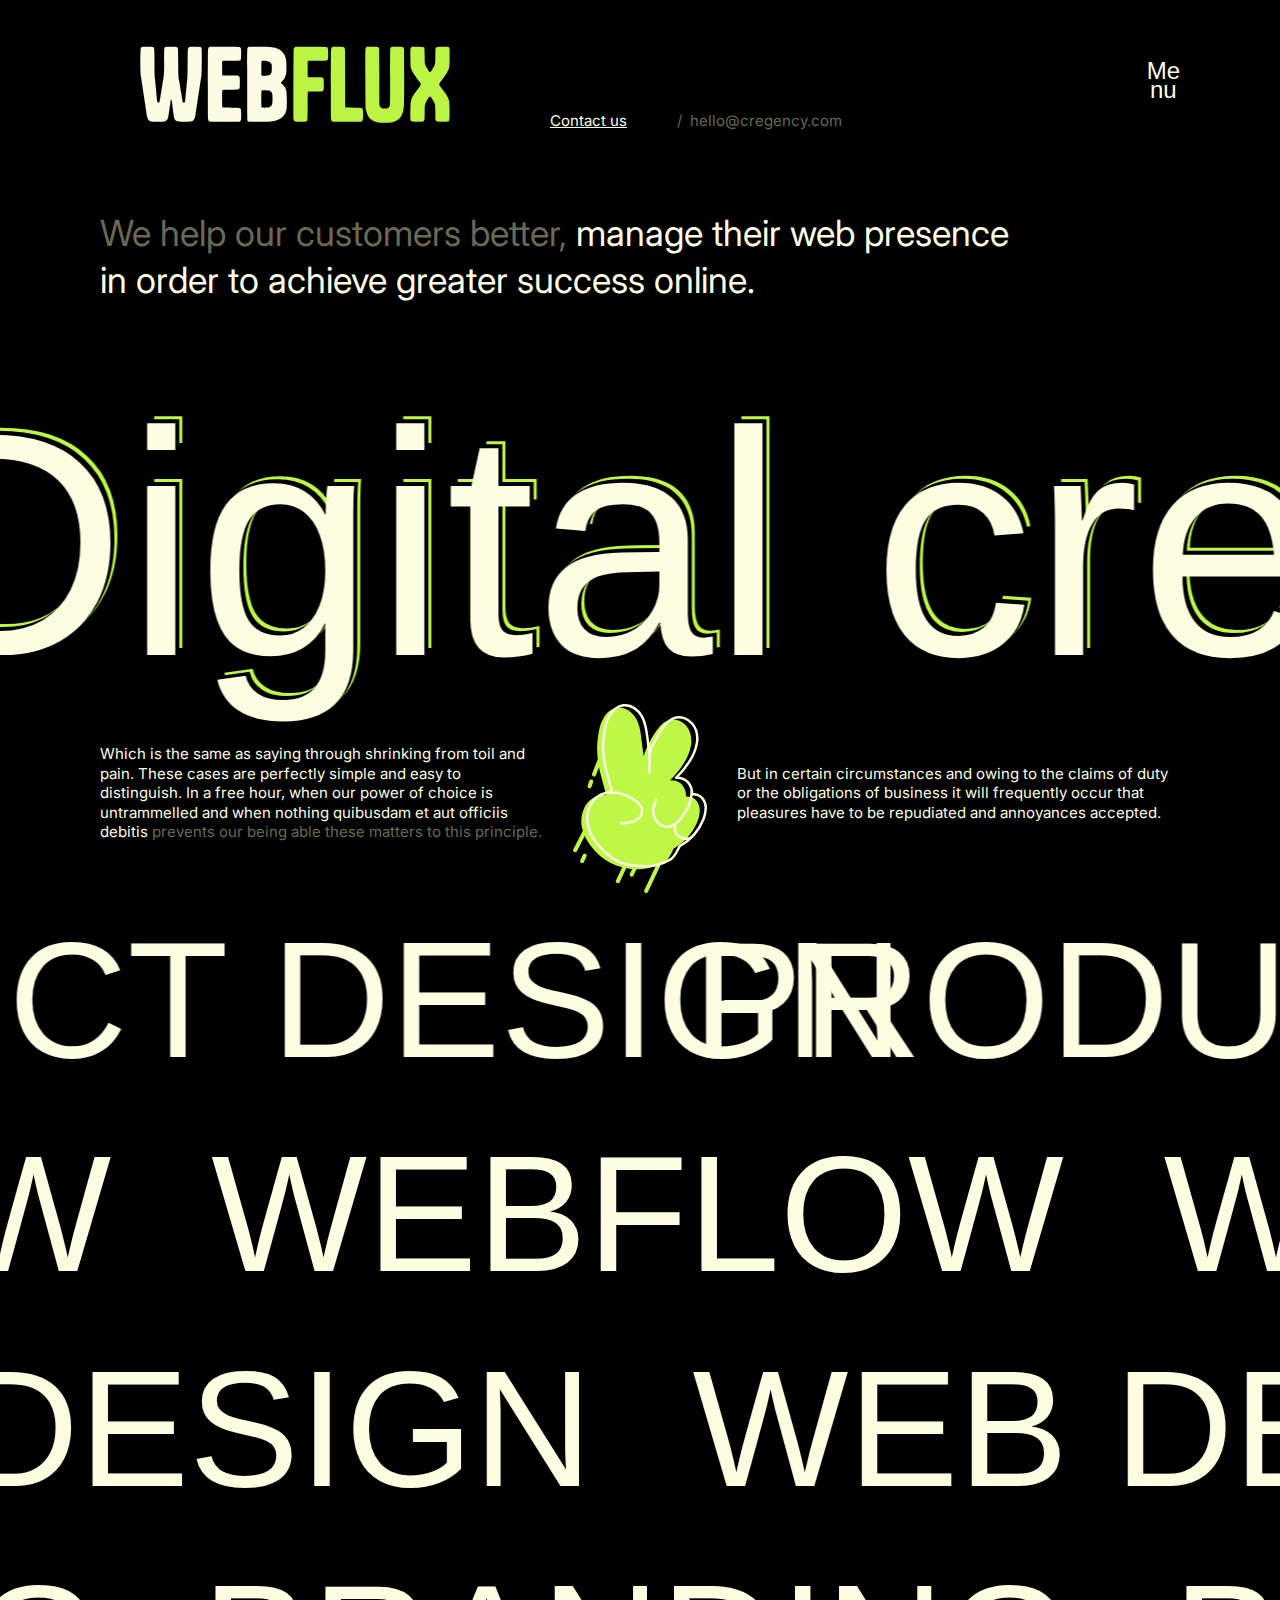
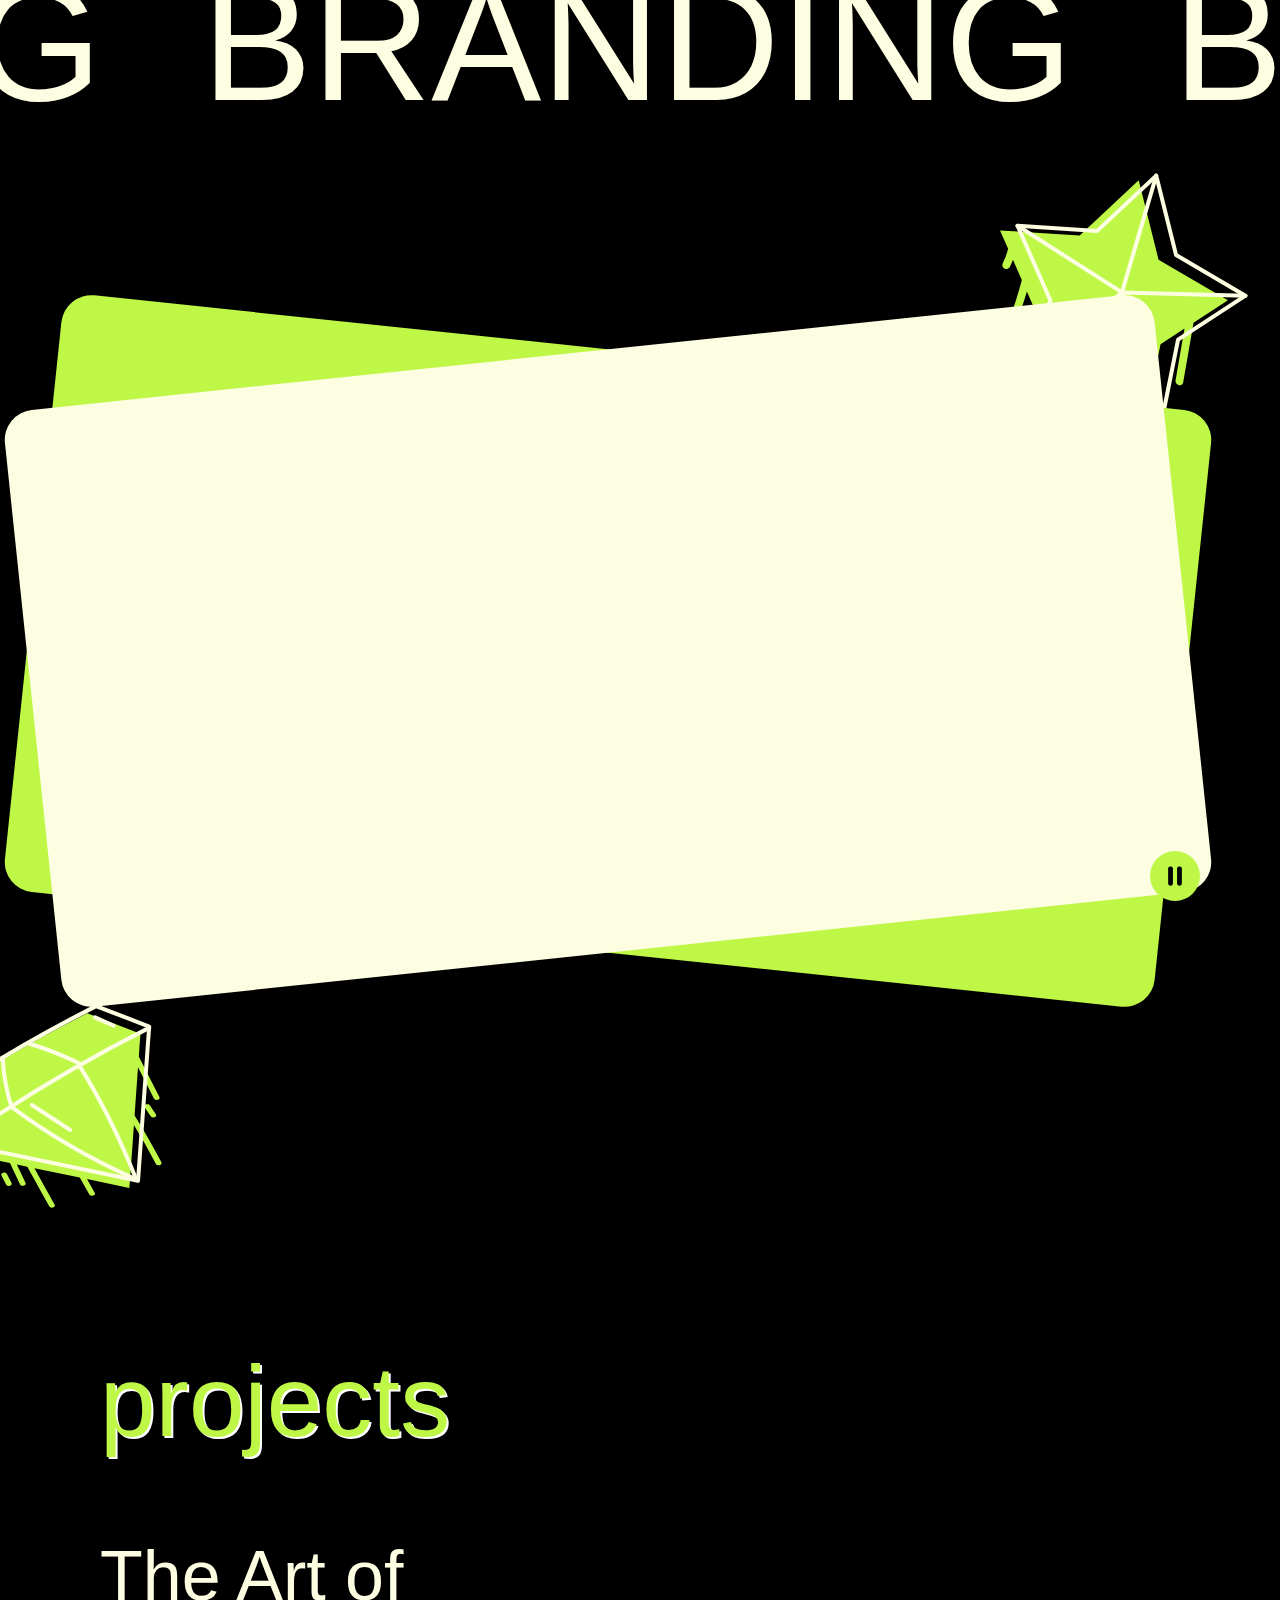
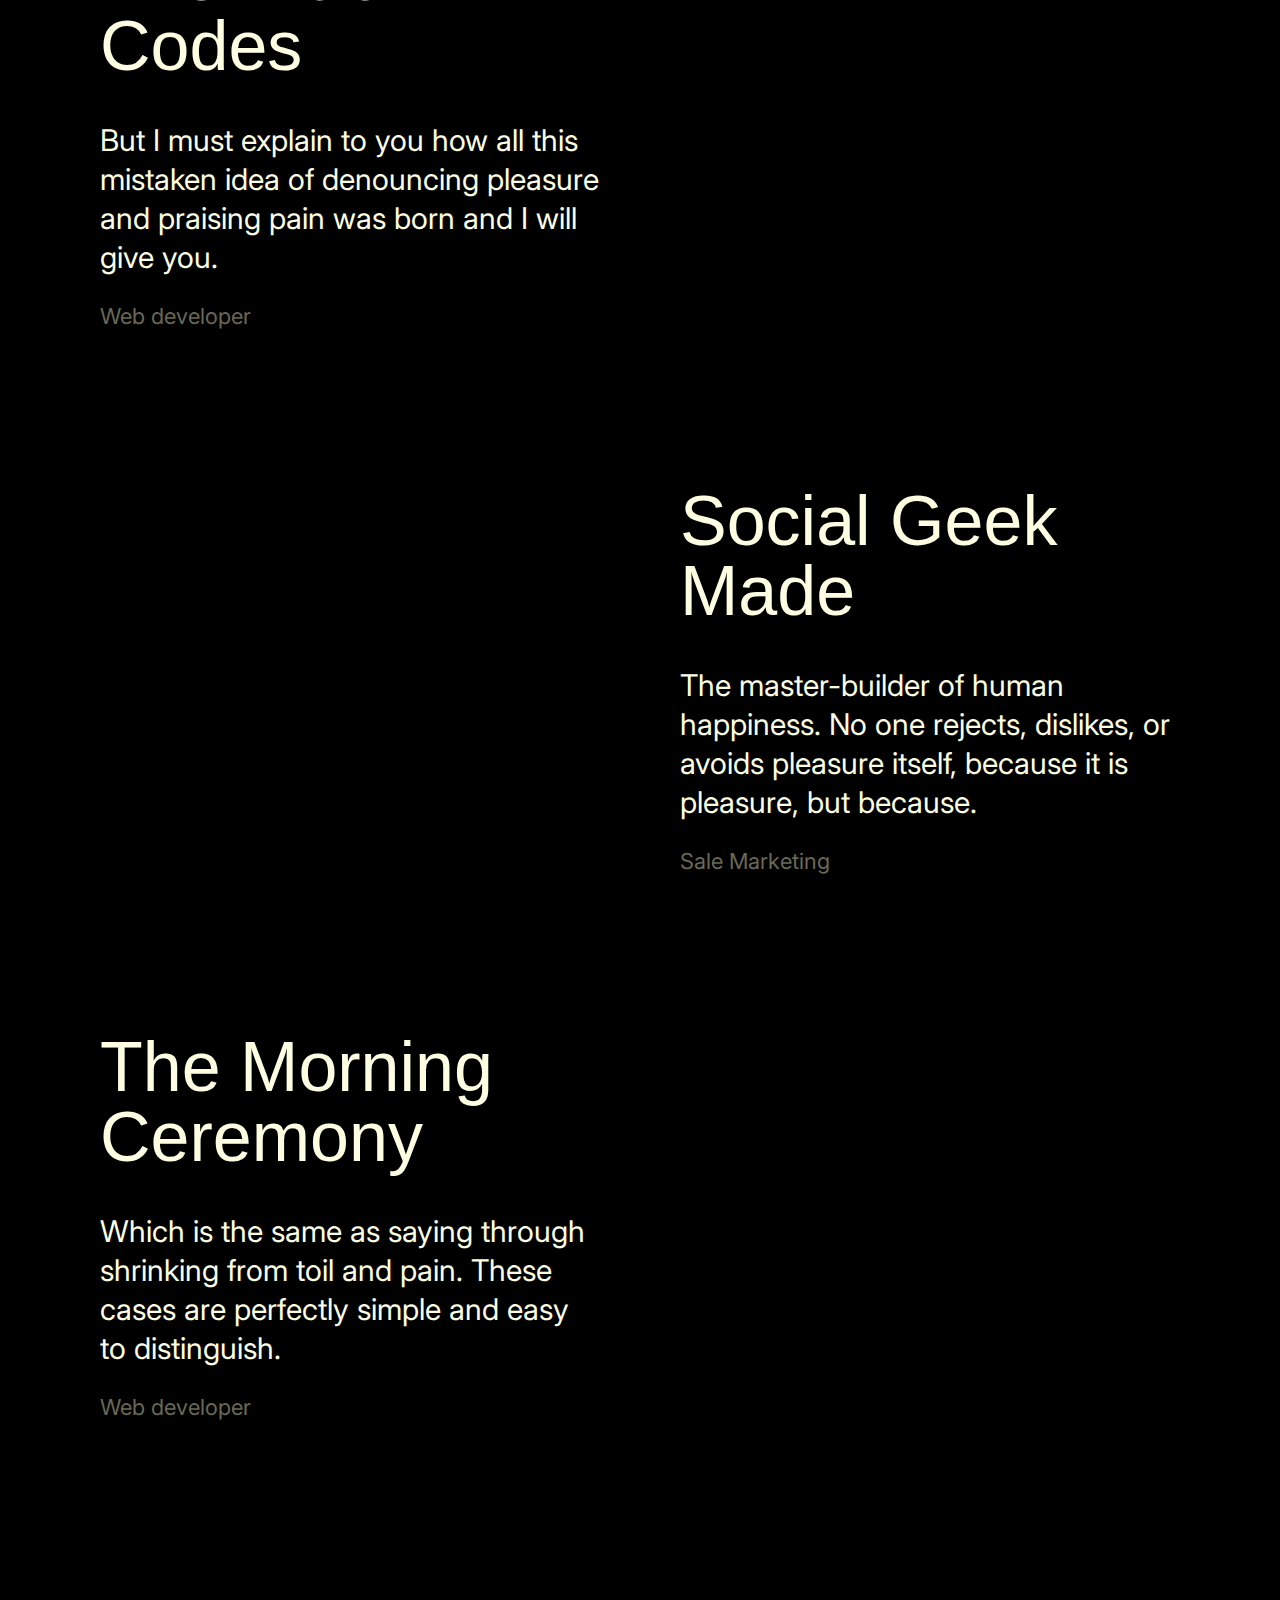
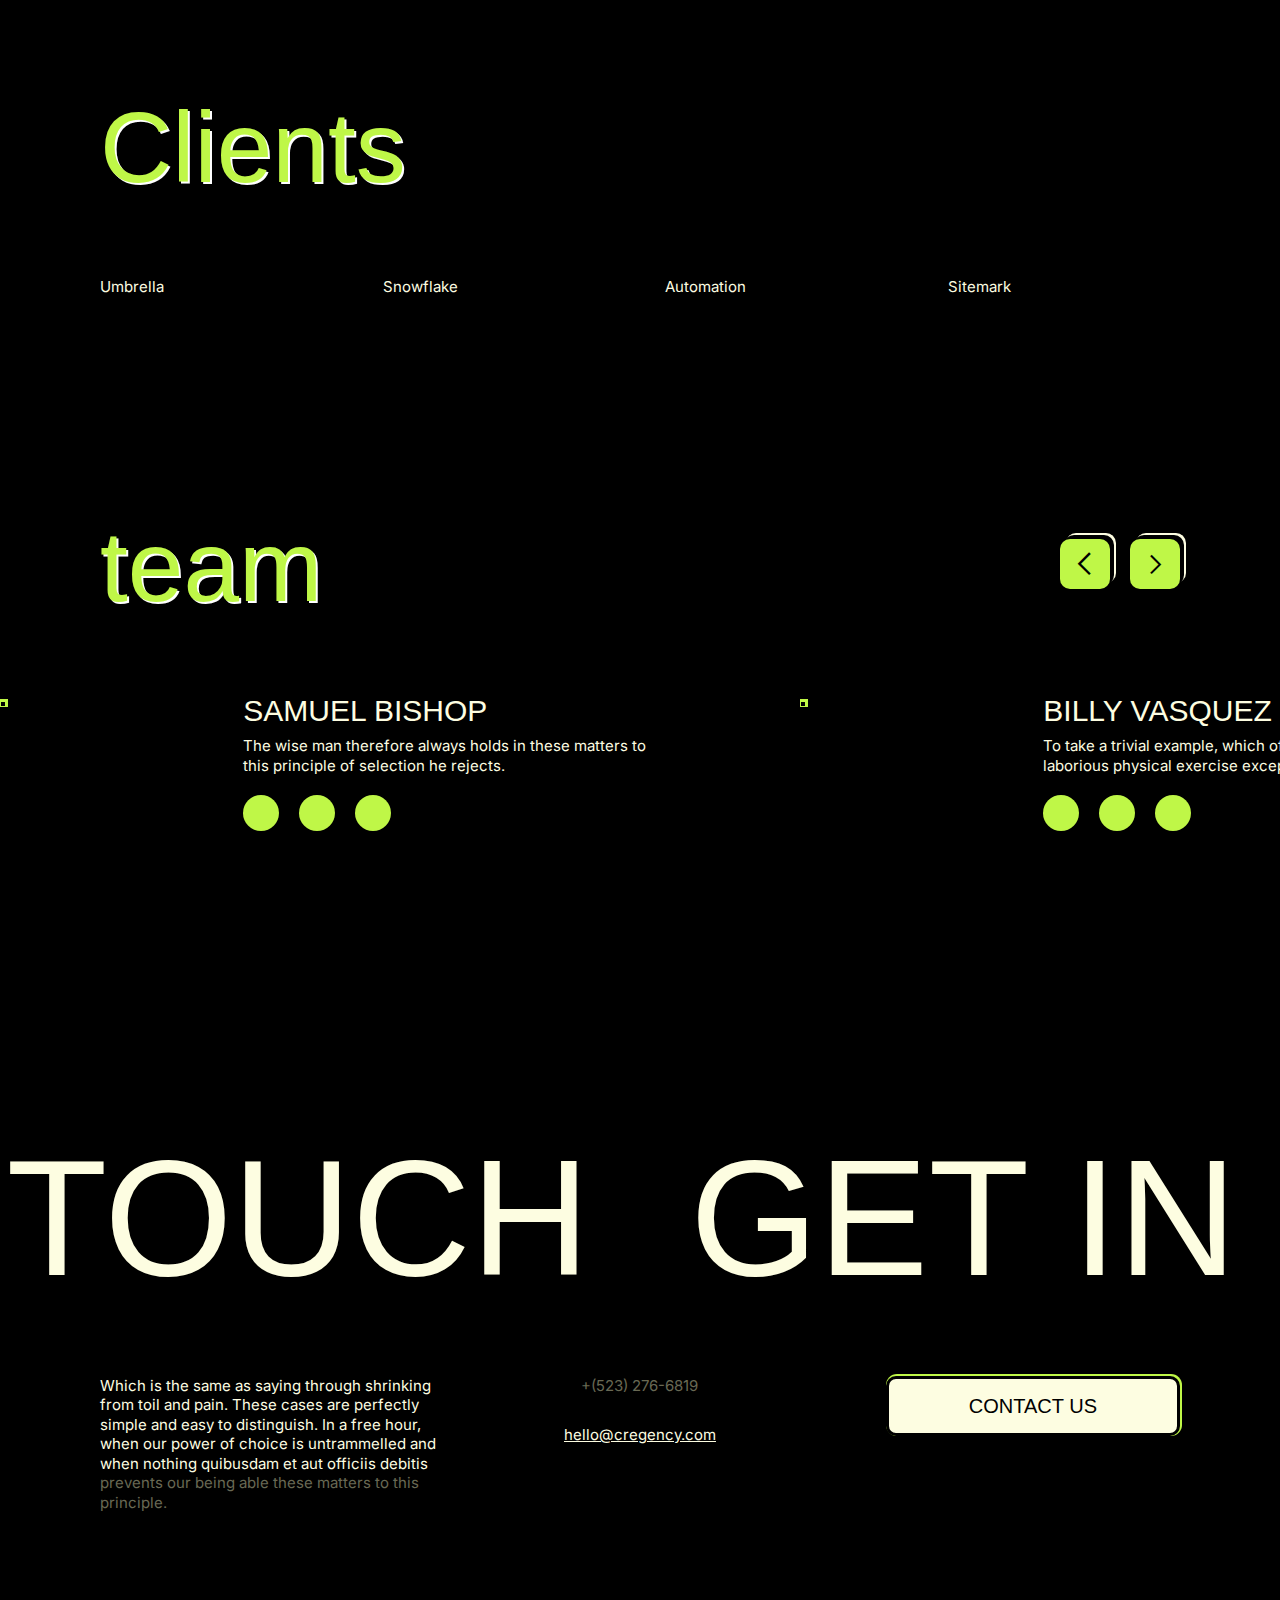
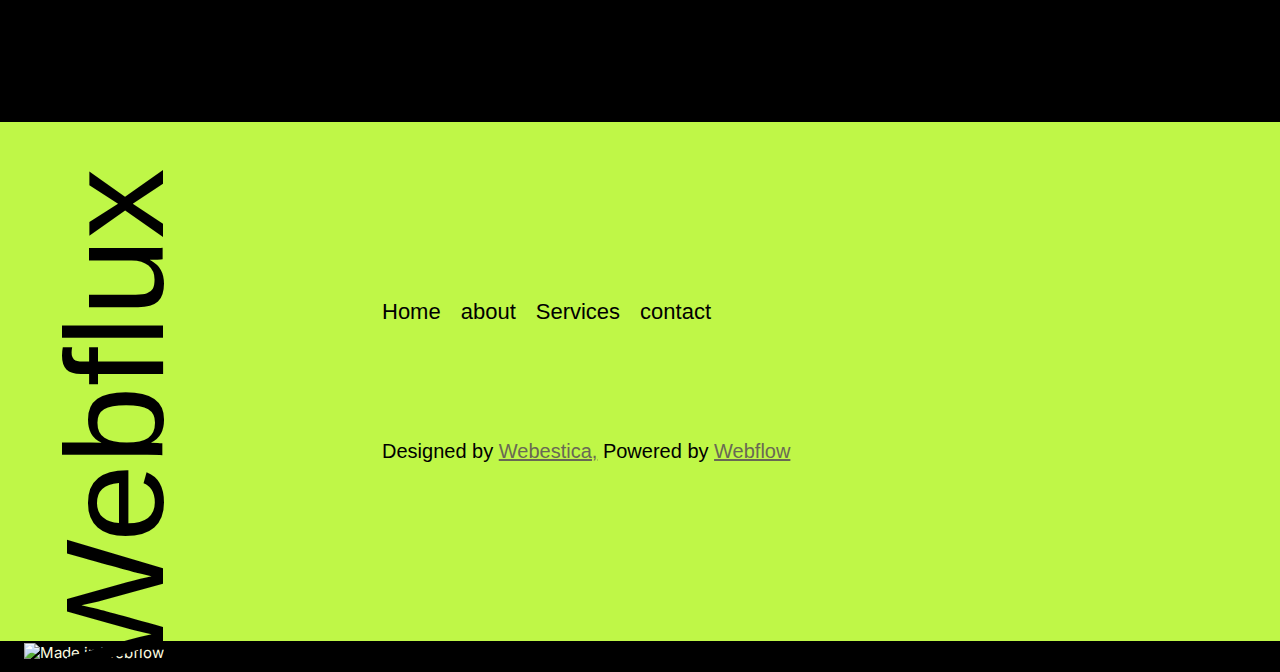
==== commit 861dd8fb: "Update index.html" ====
--- a/index.html
+++ b/index.html
@@ -1,4 +1,4 @@
-<!DOCTYPE html><!-- This site was created in Webflow. https://www.webflow.com --><!-- Last Published: Thu Oct 20 2022 04:28:24 GMT+0000 (Coordinated Universal Time) --><html data-wf-domain="cregency-wbs.webflow.io" data-wf-page="63353991f6bc3814c5c3ccd2" data-wf-site="63353991f6bc38d2dfc3ccd1"><head><meta charset="utf-8"/><title>Webflux - Webflow HTML website template</title><meta content="Express your passion for creativity with Cregency, an elegant modern Webflow template designed for creative agencies and portfolio websites." name="description"/><meta content="Cregency - Webflow HTML website template" property="og:title"/><meta content="Express your passion for creativity with Cregency, an elegant modern Webflow template designed for creative agencies and portfolio websites." property="og:description"/><meta content="https://assets.website-files.com/63353991f6bc38d2dfc3ccd1/63465f78f0cc1d0372043641_open-graph.jpg" property="og:image"/><meta content="Cregency - Webflow HTML website template" property="twitter:title"/><meta content="Express your passion for creativity with Cregency, an elegant modern Webflow template designed for creative agencies and portfolio websites." property="twitter:description"/><meta content="https://assets.website-files.com/63353991f6bc38d2dfc3ccd1/63465f78f0cc1d0372043641_open-graph.jpg" property="twitter:image"/><meta property="og:type" content="website"/><meta content="summary_large_image" name="twitter:card"/><meta content="width=device-width, initial-scale=1" name="viewport"/><meta content="Webflow" name="generator"/><link href="/file63353991f6bc38d2dfc3ccd1/css/cregency-wbs.webflow.dc961bfd4.css" rel="stylesheet" type="text/css"/><script src="/fileajaxlibswebfont1.6.26/webfont.js" type="text/javascript"></script><script type="text/javascript">WebFont.load({  google: {    families: ["Inter:regular,500"]  }});</script><script type="text/javascript">!function(o,c){var n=c.documentElement,t=" w-mod-";n.className+=t+"js",("ontouchstart"in o||o.DocumentTouch&&c instanceof DocumentTouch)&&(n.className+=t+"touch")}(window,document);</script><link href="https://assets.website-files.com/63353991f6bc38d2dfc3ccd1/63412cb16a18b6ef49b68f54_favicon.png" rel="shortcut icon" type="image/x-icon"/><link href="https://assets.website-files.com/63353991f6bc38d2dfc3ccd1/63412cb26a3b91d88a621e3d_webclip.png" rel="apple-touch-icon"/></head><body><div data-animation="default" data-collapse="all" data-duration="400" data-easing="ease" data-easing2="ease" role="banner" class="navbar w-nav"><div class="container-full w-container"><div class="navbar-wrap"><div class="navbar-left"><a href="/" aria-current="page" class="w-nav-brand w--current"><img src="/file63353991f6bc38d2dfc3ccd1/webfluxlogo.svg" loading="lazy" alt="" class="logo"/></a><a href="contact.html" class="navbar-left-link">Contact us</a><a href="mailto:hello@cregency.com" class="navbar-left-email">/  hello@cregency.com</a></div><div class="menu-button w-nav-button"><a data-w-id="ddf18134-6cb3-7bdc-1b8f-92cf3c1acb43" href="#" class="nav-button-link w-inline-block"><div class="nav-button-text">Me<br/>nu</div><div class="nav-button-text-close">Clo<br/>se</div></a></div></div><nav role="navigation" class="nav-menu w-nav-menu"><div class="nav-content"><h2 class="nav-menu-title">Menu</h2><div class="w-layout-grid grid-navbar-content"><div id="w-node-_98875a0f-7443-a32a-27da-ef5bdfa565e7-ab1ef2f4" class="nav-info"><div id="w-node-_595e1299-d201-4b01-9a13-30bda09496bb-ab1ef2f4" class="nav-info-item"><div>Want to start a project with us?</div><a href="mailto:alexmxtorn@gmail.com" class="nav-email w-inline-block"><h6>alexmxtorn@gmail.com</h6></a><a href="mailto:alexmxtorn@gmail.com" class="nav-email w-inline-block"></a></div><div class="nav-social"><div class="nav-social-links"></div></div></div><div><a href="index11.html" aria-current="page" class="nav-link w-nav-link w--current">Home</a><a href="about.html" class="nav-link w-nav-link">About</a><a href="service.html" class="nav-link w-nav-link">Services</a><a href="contact.html" class="nav-link w-nav-link">Contact</a></div></div></div></nav></div></div><div class="hero-section wf-section"><div class="container-full w-container"><div class="hero-description"><span class="text-dim-gray">We help our customers better,</span> manage their web presence<br/>in order to achieve greater success online.<br/></div></div><div class="marquee-wrapper"><div class="marquee-text"><div class="marquee-item"><h1 class="marquee-title">Digital creative agency</h1></div><div class="marquee-item"><h1 class="marquee-title">Digital creative agency</h1></div></div><div class="marquee-text"><div class="marquee-item"><h1 class="marquee-title">Digital creative agency</h1></div><div class="marquee-item"><h1 class="marquee-title">Digital creative agency</h1></div></div></div><div class="container-full w-container"><div class="w-layout-grid grid-hero"><p id="w-node-c94fd947-8137-dd80-1487-719b0915a521-c5c3ccd2">Which is the same as saying through shrinking from toil and pain. These cases are perfectly simple and easy to distinguish. In a free hour, when our power of choice is untrammelled and when nothing quibusdam et aut officiis debitis <span class="text-dim-gray">prevents our being able these matters to this principle.</span></p><div id="w-node-_52b886a8-a2f8-5f3f-3528-b202bdf224e5-c5c3ccd2"><img src="/file63353991f6bc38d2dfc3ccd1/63354f3e4ee100b404a91349_shape-1.svg" loading="lazy" alt=""/></div><p id="w-node-_06bc2396-1cb1-9a30-8a6c-aefbda92f125-c5c3ccd2">But in certain circumstances and owing to the claims of duty or the obligations of business it will frequently occur that pleasures have to be repudiated and annoyances accepted.</p></div></div></div><div data-w-id="cf33d73e-4ea3-56b8-e557-7317f2dd04b2" class="service-scroll-section section-spacing-bottom wf-section"><div class="service-list one"><a href="/service-detail" class="service-item w-inline-block"><div class="service-title">Product Design</div></a><a href="/service-detail" class="service-item w-inline-block"><div class="service-title">Product Design</div></a><a href="/service-detail" class="service-item w-inline-block"><div class="service-title">Product Design</div></a><a href="/service-detail" class="service-item w-inline-block"><div class="service-title">Product Design</div></a></div><div class="service-list two"><a href="/service-detail" class="service-item w-inline-block"><div class="service-title">Webflow</div></a><a href="/service-detail" class="service-item w-inline-block"><div class="service-title">Webflow</div></a><a href="/service-detail" class="service-item w-inline-block"><div class="service-title">Webflow</div></a><a href="/service-detail" class="service-item w-inline-block"><div class="service-title">Webflow</div></a><a href="/service-detail" class="service-item w-inline-block"><div class="service-title">Webflow</div></a></div><div class="service-list one"><a href="/service-detail" class="service-item w-inline-block"><div class="service-title">Web design</div></a><a href="/service-detail" class="service-item w-inline-block"><div class="service-title">Web design</div></a><a href="/service-detail" class="service-item w-inline-block"><div class="service-title">Web design</div></a><a href="/service-detail" class="service-item w-inline-block"><div class="service-title">Web design</div></a></div><div class="service-list two"><a href="/service-detail" class="service-item w-inline-block"><div class="service-title">Branding</div></a><a href="/service-detail" class="service-item w-inline-block"><div class="service-title">Branding</div></a><a href="/service-detail" class="service-item w-inline-block"><div class="service-title">Branding</div></a><a href="/service-detail" class="service-item w-inline-block"><div class="service-title">Branding</div></a><a href="/service-detail" class="service-item w-inline-block"><div class="service-title">Branding</div></a></div></div>
+<!DOCTYPE html><!-- This site was created in Webflow. https://www.webflow.com --><!-- Last Published: Thu Oct 20 2022 04:28:24 GMT+0000 (Coordinated Universal Time) --><html data-wf-domain="cregency-wbs.webflow.io" data-wf-page="63353991f6bc3814c5c3ccd2" data-wf-site="63353991f6bc38d2dfc3ccd1"><head><meta charset="utf-8"/><title>Webflux - Webflow HTML website template</title><meta content="Express your passion for creativity with Cregency, an elegant modern Webflow template designed for creative agencies and portfolio websites." name="description"/><meta content="Cregency - Webflow HTML website template" property="og:title"/><meta content="Express your passion for creativity with Cregency, an elegant modern Webflow template designed for creative agencies and portfolio websites." property="og:description"/><meta content="https://assets.website-files.com/63353991f6bc38d2dfc3ccd1/63465f78f0cc1d0372043641_open-graph.jpg" property="og:image"/><meta content="Cregency - Webflow HTML website template" property="twitter:title"/><meta content="Express your passion for creativity with Cregency, an elegant modern Webflow template designed for creative agencies and portfolio websites." property="twitter:description"/><meta content="https://assets.website-files.com/63353991f6bc38d2dfc3ccd1/63465f78f0cc1d0372043641_open-graph.jpg" property="twitter:image"/><meta property="og:type" content="website"/><meta content="summary_large_image" name="twitter:card"/><meta content="width=device-width, initial-scale=1" name="viewport"/><meta content="Webflow" name="generator"/><link href="file63353991f6bc38d2dfc3ccd1/css/cregency-wbs.webflow.dc961bfd4.css" rel="stylesheet" type="text/css"/><script src="fileajaxlibswebfont1.6.26/webfont.js" type="text/javascript"></script><script type="text/javascript">WebFont.load({  google: {    families: ["Inter:regular,500"]  }});</script><script type="text/javascript">!function(o,c){var n=c.documentElement,t=" w-mod-";n.className+=t+"js",("ontouchstart"in o||o.DocumentTouch&&c instanceof DocumentTouch)&&(n.className+=t+"touch")}(window,document);</script><link href="https://assets.website-files.com/63353991f6bc38d2dfc3ccd1/63412cb16a18b6ef49b68f54_favicon.png" rel="shortcut icon" type="image/x-icon"/><link href="https://assets.website-files.com/63353991f6bc38d2dfc3ccd1/63412cb26a3b91d88a621e3d_webclip.png" rel="apple-touch-icon"/></head><body><div data-animation="default" data-collapse="all" data-duration="400" data-easing="ease" data-easing2="ease" role="banner" class="navbar w-nav"><div class="container-full w-container"><div class="navbar-wrap"><div class="navbar-left"><a href="/" aria-current="page" class="w-nav-brand w--current"><img src="/file63353991f6bc38d2dfc3ccd1/webfluxlogo.svg" loading="lazy" alt="" class="logo"/></a><a href="contact.html" class="navbar-left-link">Contact us</a><a href="mailto:hello@cregency.com" class="navbar-left-email">/  hello@cregency.com</a></div><div class="menu-button w-nav-button"><a data-w-id="ddf18134-6cb3-7bdc-1b8f-92cf3c1acb43" href="#" class="nav-button-link w-inline-block"><div class="nav-button-text">Me<br/>nu</div><div class="nav-button-text-close">Clo<br/>se</div></a></div></div><nav role="navigation" class="nav-menu w-nav-menu"><div class="nav-content"><h2 class="nav-menu-title">Menu</h2><div class="w-layout-grid grid-navbar-content"><div id="w-node-_98875a0f-7443-a32a-27da-ef5bdfa565e7-ab1ef2f4" class="nav-info"><div id="w-node-_595e1299-d201-4b01-9a13-30bda09496bb-ab1ef2f4" class="nav-info-item"><div>Want to start a project with us?</div><a href="mailto:alexmxtorn@gmail.com" class="nav-email w-inline-block"><h6>alexmxtorn@gmail.com</h6></a><a href="mailto:alexmxtorn@gmail.com" class="nav-email w-inline-block"></a></div><div class="nav-social"><div class="nav-social-links"></div></div></div><div><a href="index11.html" aria-current="page" class="nav-link w-nav-link w--current">Home</a><a href="about.html" class="nav-link w-nav-link">About</a><a href="service.html" class="nav-link w-nav-link">Services</a><a href="contact.html" class="nav-link w-nav-link">Contact</a></div></div></div></nav></div></div><div class="hero-section wf-section"><div class="container-full w-container"><div class="hero-description"><span class="text-dim-gray">We help our customers better,</span> manage their web presence<br/>in order to achieve greater success online.<br/></div></div><div class="marquee-wrapper"><div class="marquee-text"><div class="marquee-item"><h1 class="marquee-title">Digital creative agency</h1></div><div class="marquee-item"><h1 class="marquee-title">Digital creative agency</h1></div></div><div class="marquee-text"><div class="marquee-item"><h1 class="marquee-title">Digital creative agency</h1></div><div class="marquee-item"><h1 class="marquee-title">Digital creative agency</h1></div></div></div><div class="container-full w-container"><div class="w-layout-grid grid-hero"><p id="w-node-c94fd947-8137-dd80-1487-719b0915a521-c5c3ccd2">Which is the same as saying through shrinking from toil and pain. These cases are perfectly simple and easy to distinguish. In a free hour, when our power of choice is untrammelled and when nothing quibusdam et aut officiis debitis <span class="text-dim-gray">prevents our being able these matters to this principle.</span></p><div id="w-node-_52b886a8-a2f8-5f3f-3528-b202bdf224e5-c5c3ccd2"><img src="/file63353991f6bc38d2dfc3ccd1/63354f3e4ee100b404a91349_shape-1.svg" loading="lazy" alt=""/></div><p id="w-node-_06bc2396-1cb1-9a30-8a6c-aefbda92f125-c5c3ccd2">But in certain circumstances and owing to the claims of duty or the obligations of business it will frequently occur that pleasures have to be repudiated and annoyances accepted.</p></div></div></div><div data-w-id="cf33d73e-4ea3-56b8-e557-7317f2dd04b2" class="service-scroll-section section-spacing-bottom wf-section"><div class="service-list one"><a href="/service-detail" class="service-item w-inline-block"><div class="service-title">Product Design</div></a><a href="/service-detail" class="service-item w-inline-block"><div class="service-title">Product Design</div></a><a href="/service-detail" class="service-item w-inline-block"><div class="service-title">Product Design</div></a><a href="/service-detail" class="service-item w-inline-block"><div class="service-title">Product Design</div></a></div><div class="service-list two"><a href="/service-detail" class="service-item w-inline-block"><div class="service-title">Webflow</div></a><a href="/service-detail" class="service-item w-inline-block"><div class="service-title">Webflow</div></a><a href="/service-detail" class="service-item w-inline-block"><div class="service-title">Webflow</div></a><a href="/service-detail" class="service-item w-inline-block"><div class="service-title">Webflow</div></a><a href="/service-detail" class="service-item w-inline-block"><div class="service-title">Webflow</div></a></div><div class="service-list one"><a href="/service-detail" class="service-item w-inline-block"><div class="service-title">Web design</div></a><a href="/service-detail" class="service-item w-inline-block"><div class="service-title">Web design</div></a><a href="/service-detail" class="service-item w-inline-block"><div class="service-title">Web design</div></a><a href="/service-detail" class="service-item w-inline-block"><div class="service-title">Web design</div></a></div><div class="service-list two"><a href="/service-detail" class="service-item w-inline-block"><div class="service-title">Branding</div></a><a href="/service-detail" class="service-item w-inline-block"><div class="service-title">Branding</div></a><a href="/service-detail" class="service-item w-inline-block"><div class="service-title">Branding</div></a><a href="/service-detail" class="service-item w-inline-block"><div class="service-title">Branding</div></a><a href="/service-detail" class="service-item w-inline-block"><div class="service-title">Branding</div></a></div></div>
 <div class="video-section section-spacing-bottom wf-section"><div class="container w-container"><div class="bg-video"><div data-poster-url="https://assets.website-files.com/63353991f6bc38d2dfc3ccd1/63356744330b440f3b84df58_video-poster-00001.jpg" data-video-urls="https://assets.website-files.com/63353991f6bc38d2dfc3ccd1/63356744330b440f3b84df58_video-transcode.mp4,https://assets.website-files.com/63353991f6bc38d2dfc3ccd1/63356744330b440f3b84df58_video-transcode.webm" data-autoplay="true" data-loop="true" data-wf-ignore="true" class="background-video w-background-video w-background-video-atom"><video id="f5e2d9ac-e046-3654-8da4-b05f279e900f-video" autoplay="" loop="" style="background-image:url(&quot;https://assets.website-files.com/63353991f6bc38d2dfc3ccd1/63356744330b440f3b84df58_video-poster-00001.jpg&quot;)" muted="" playsinline="" data-wf-ignore="true" data-object-fit="cover"><source src="https://assets.website-files.com/63353991f6bc38d2dfc3ccd1/63356744330b440f3b84df58_video-transcode.mp4" data-wf-ignore="true"><source src="https://assets.website-files.com/63353991f6bc38d2dfc3ccd1/63356744330b440f3b84df58_video-transcode.webm" data-wf-ignore="true"></video><noscript><style>
   [data-wf-bgvideo-fallback-img] {
     display: none;
